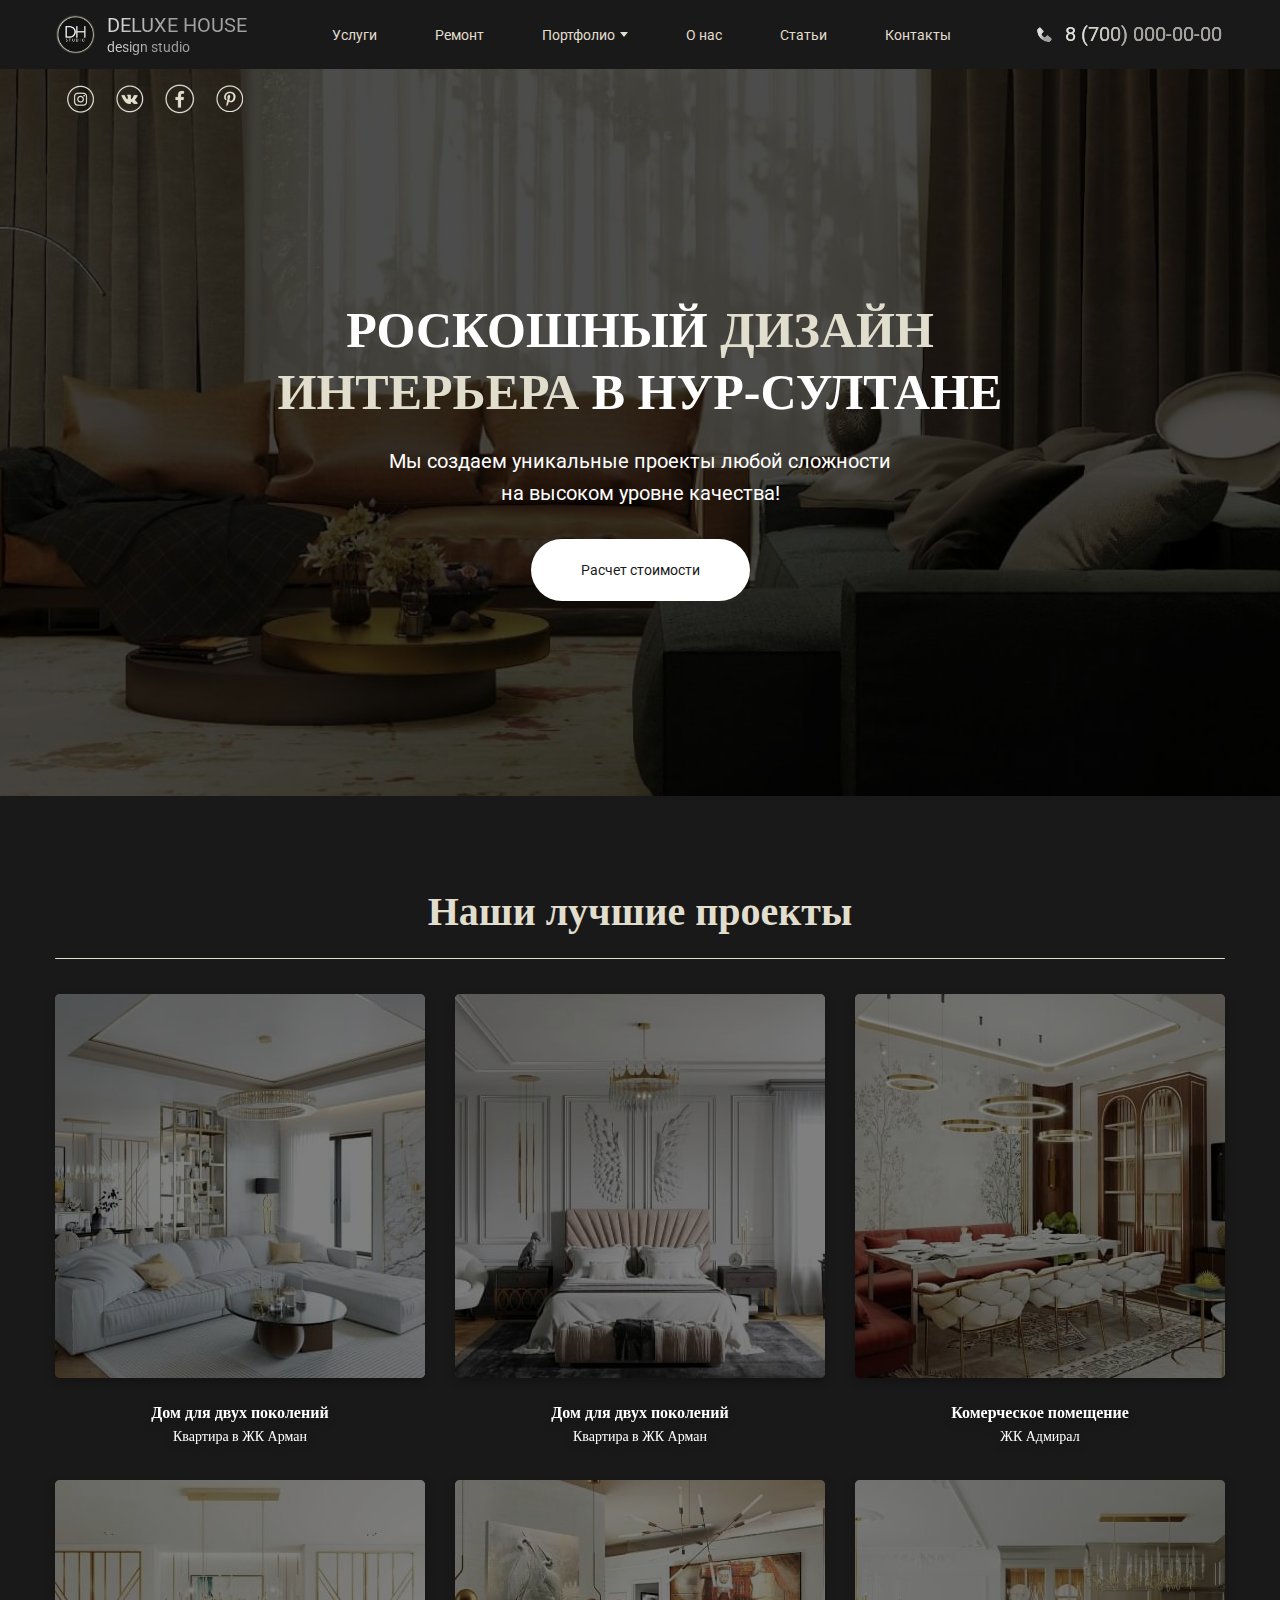
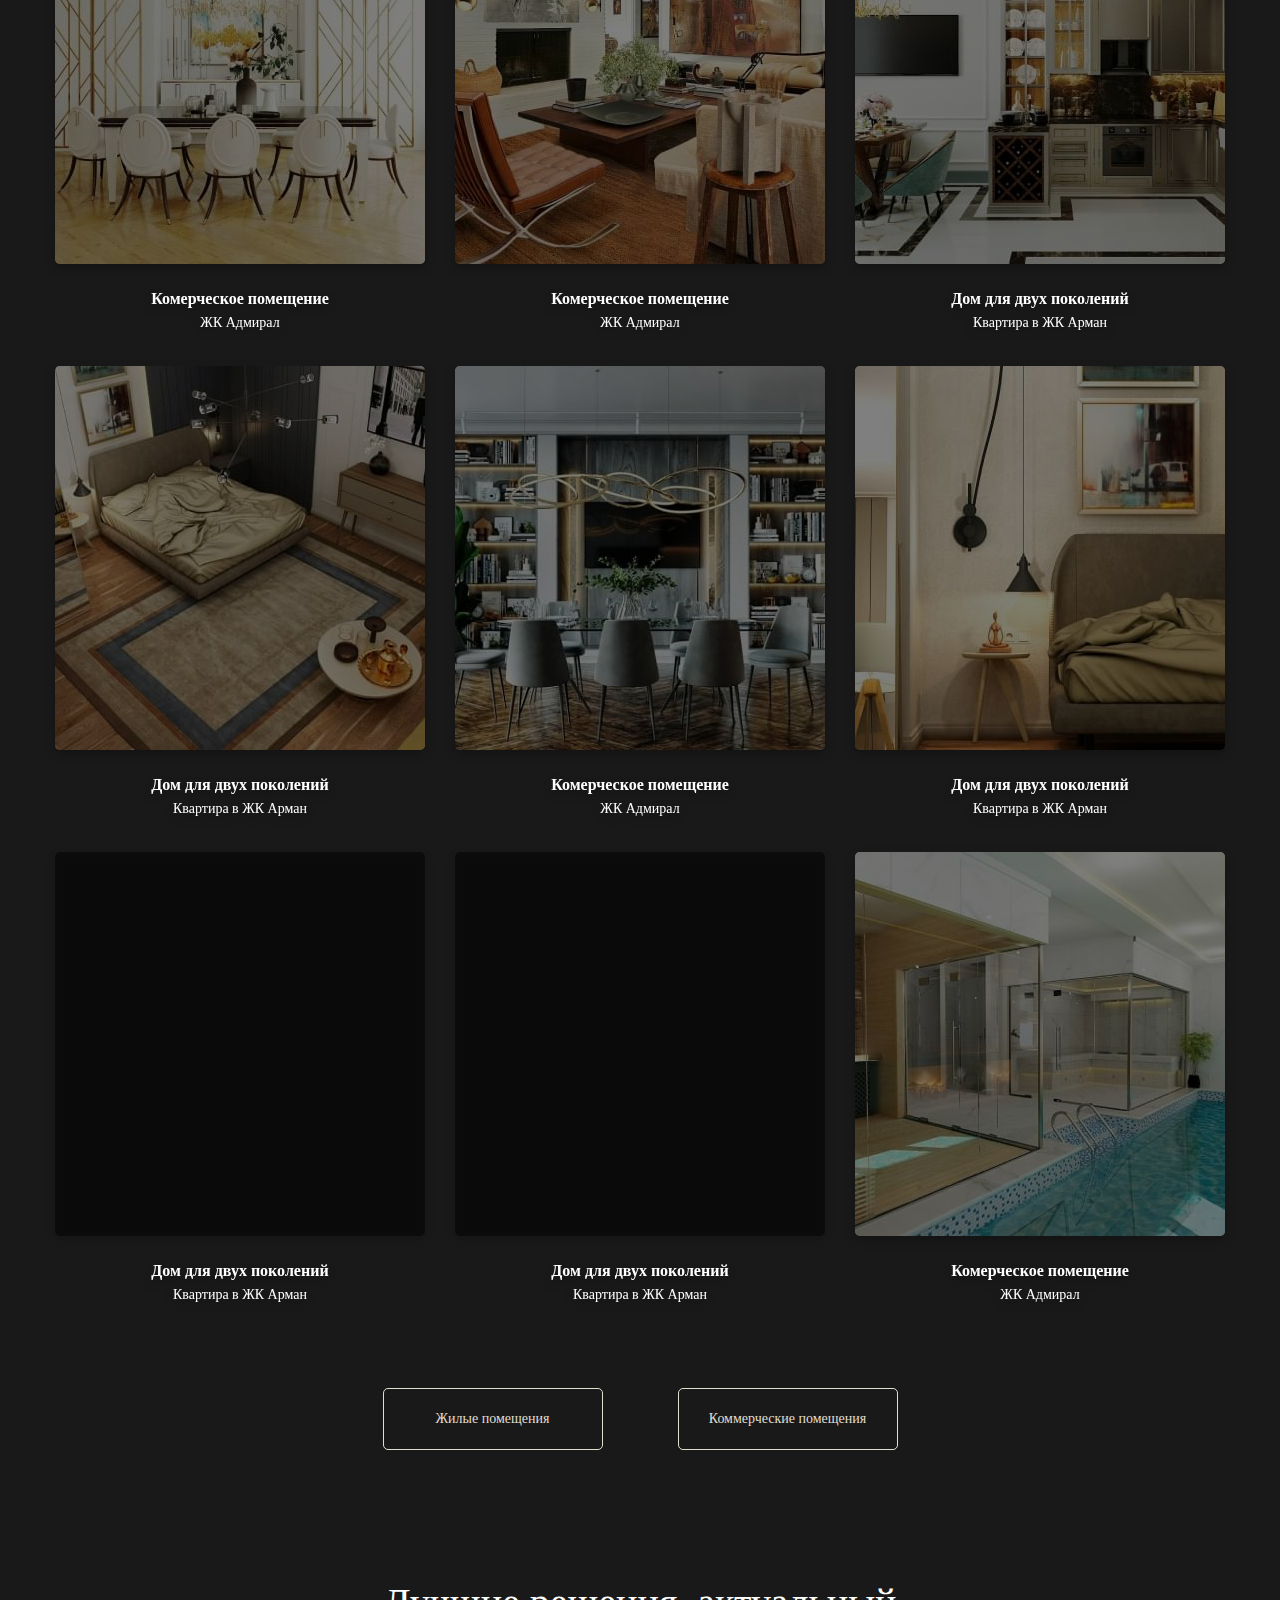
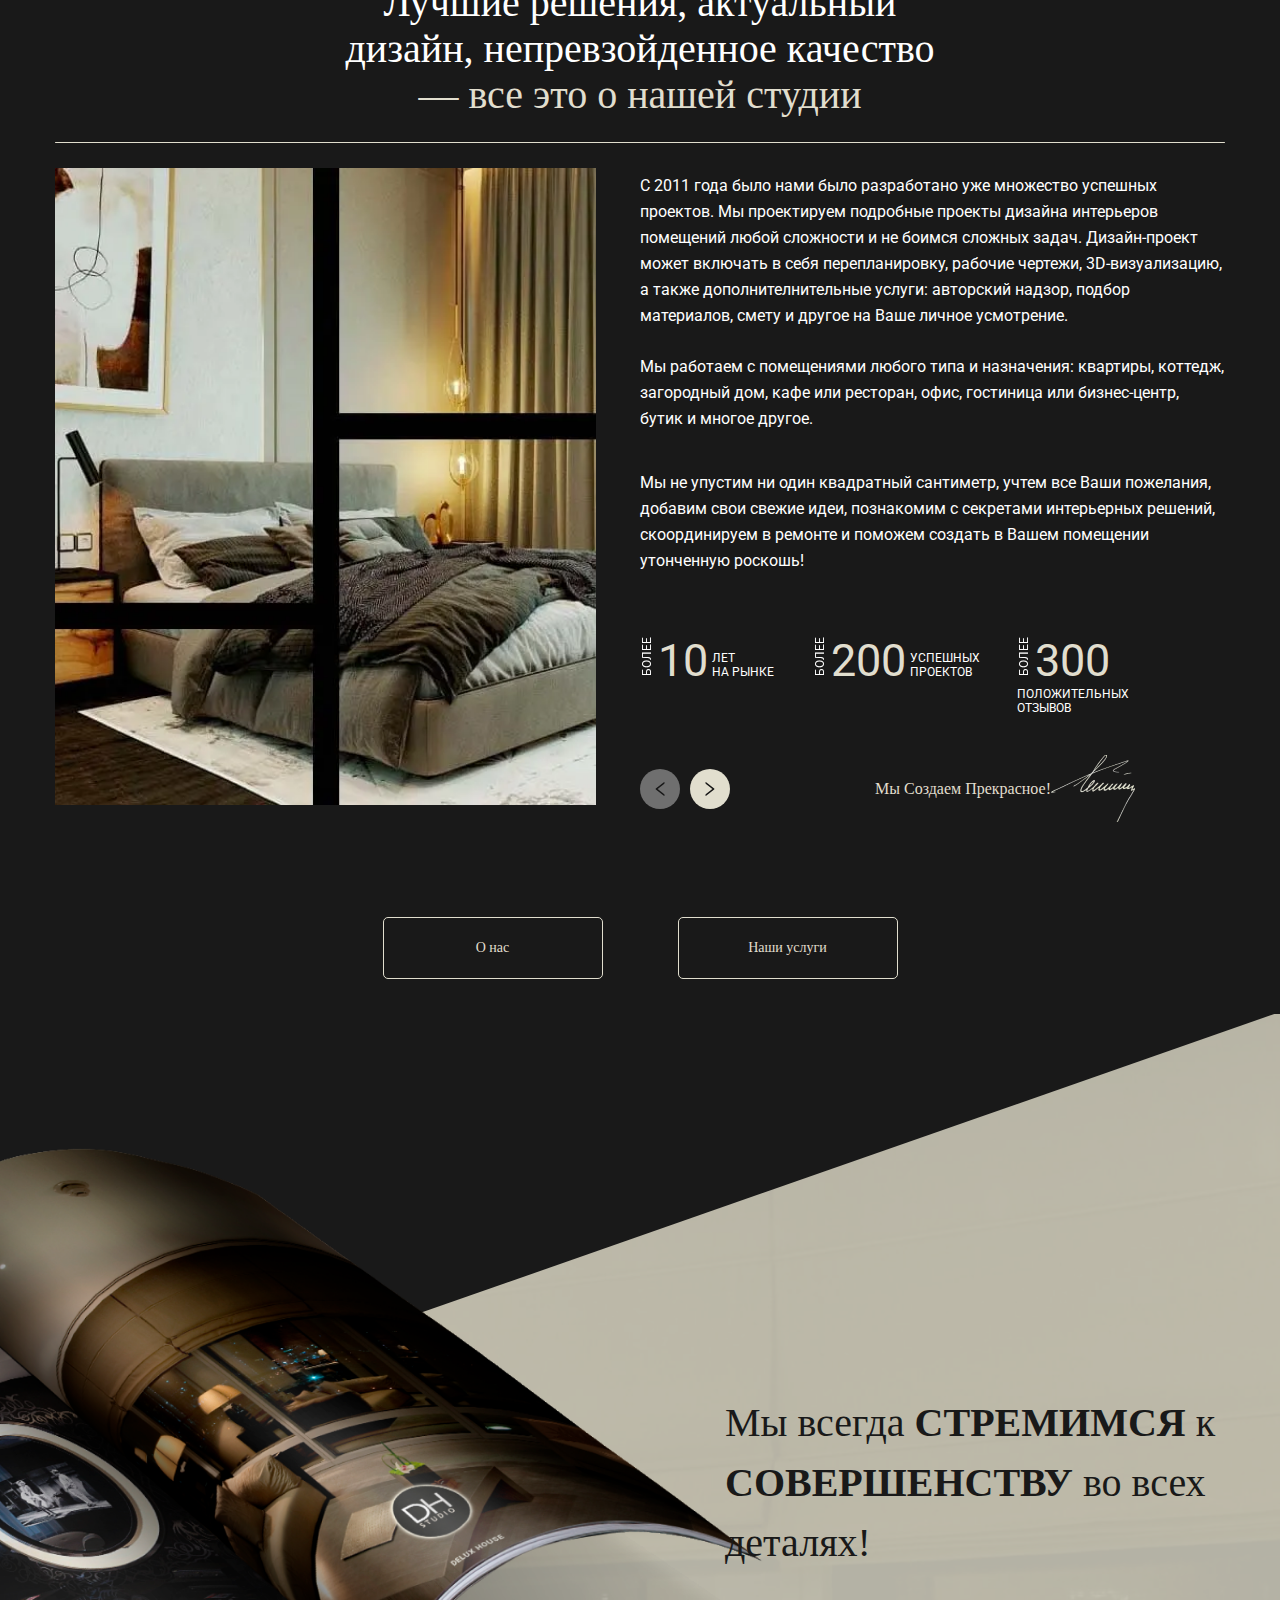
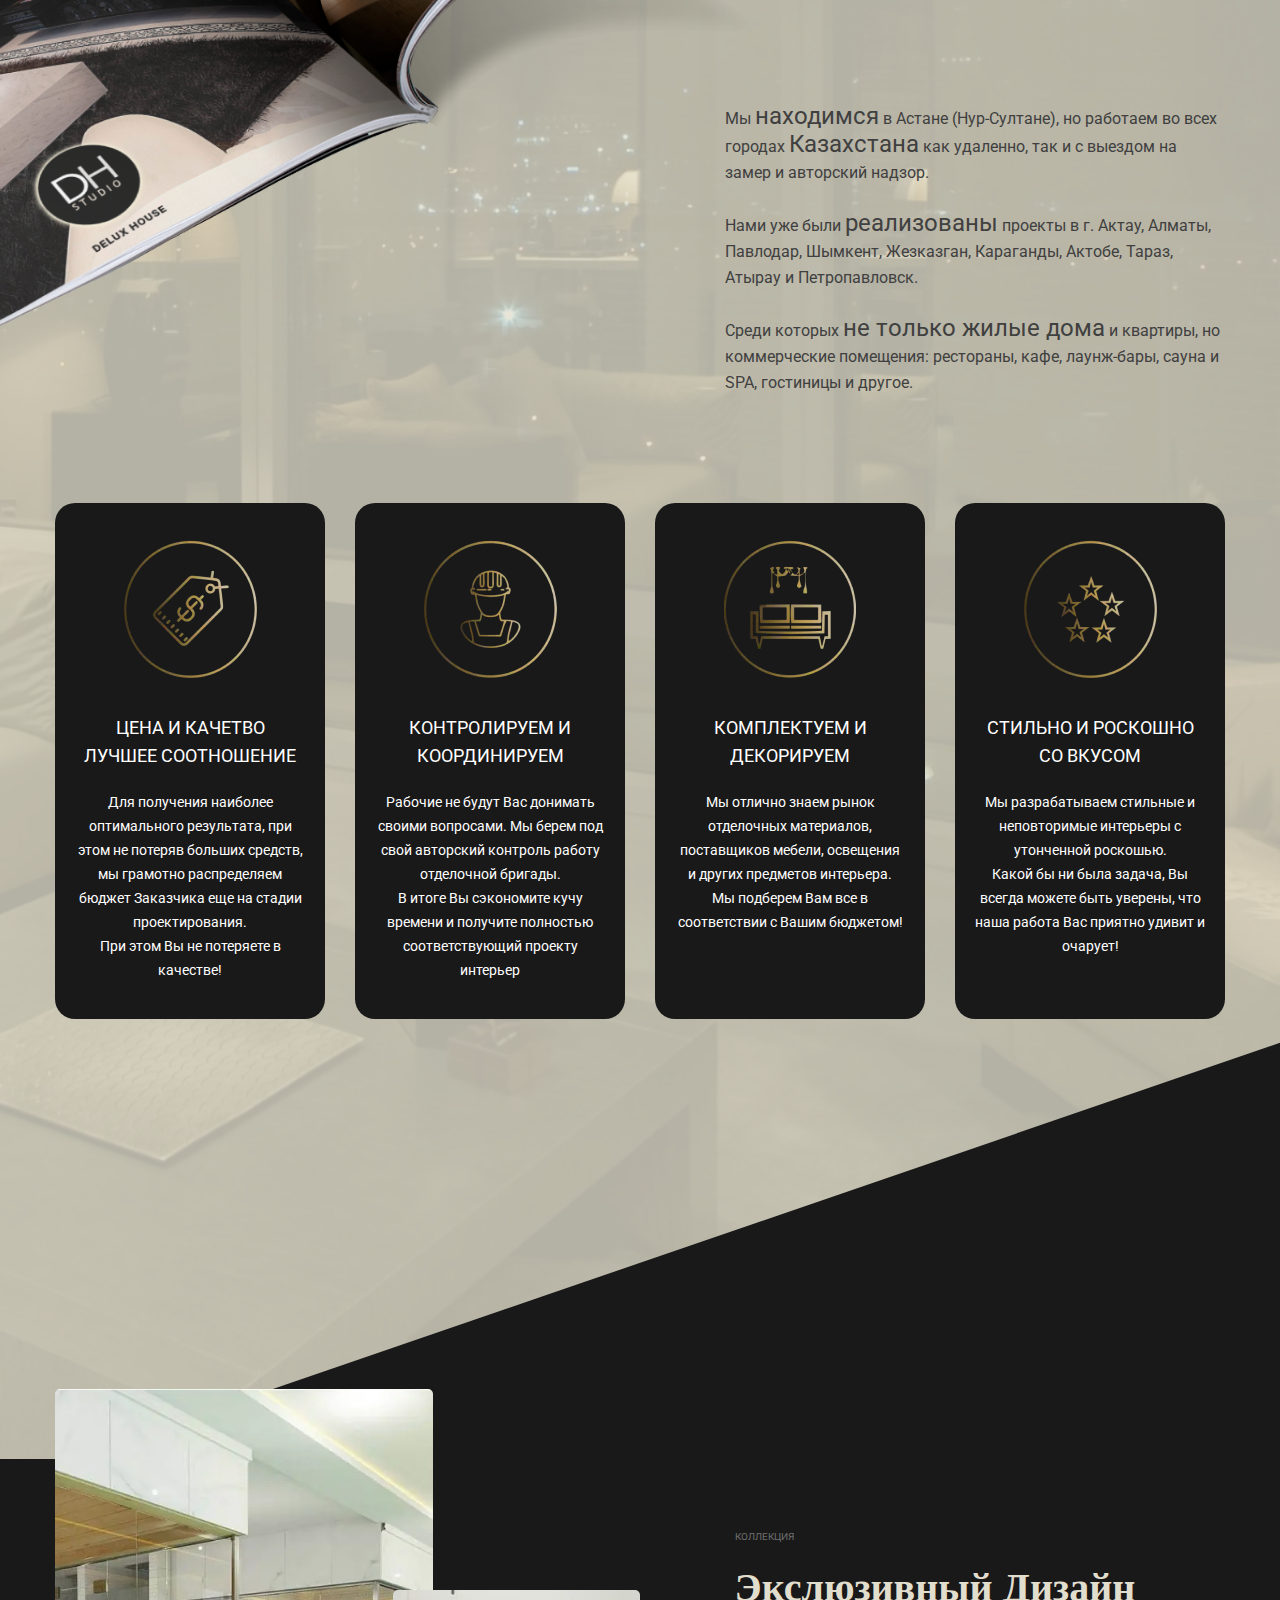
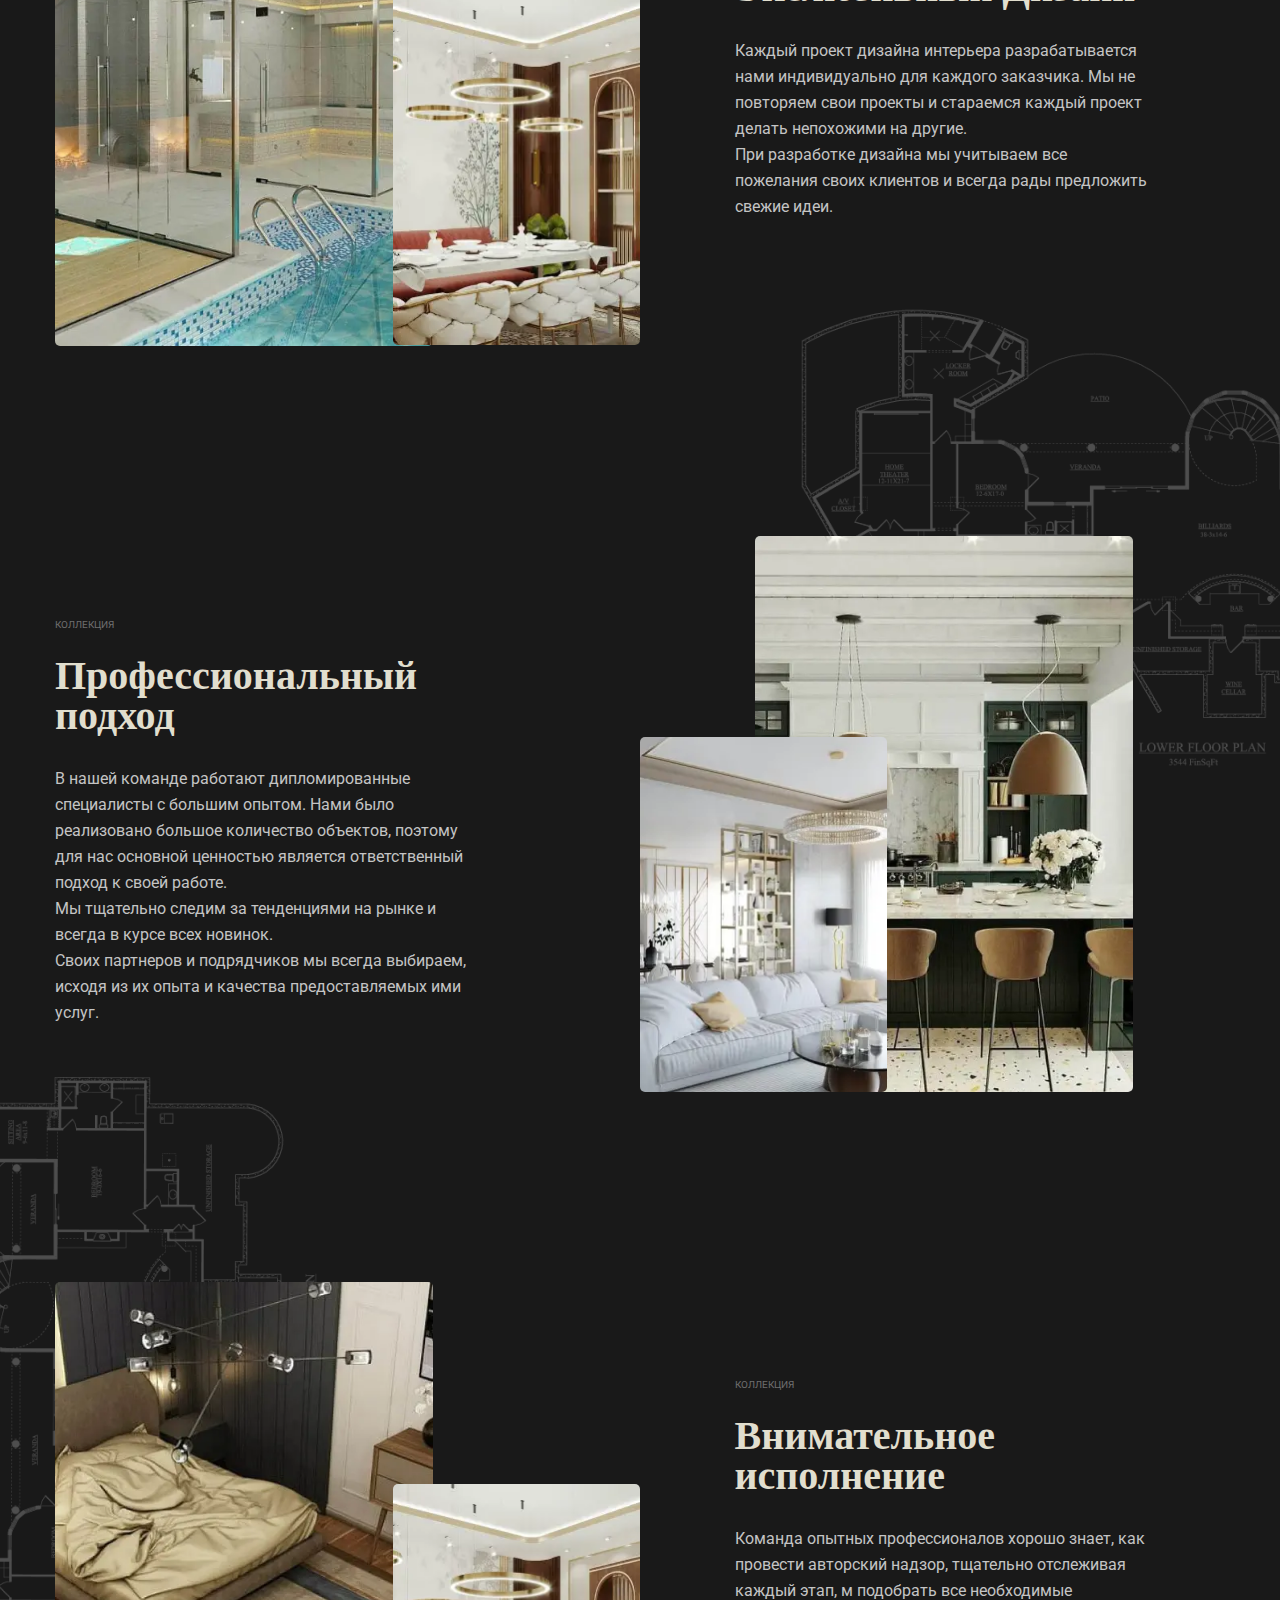
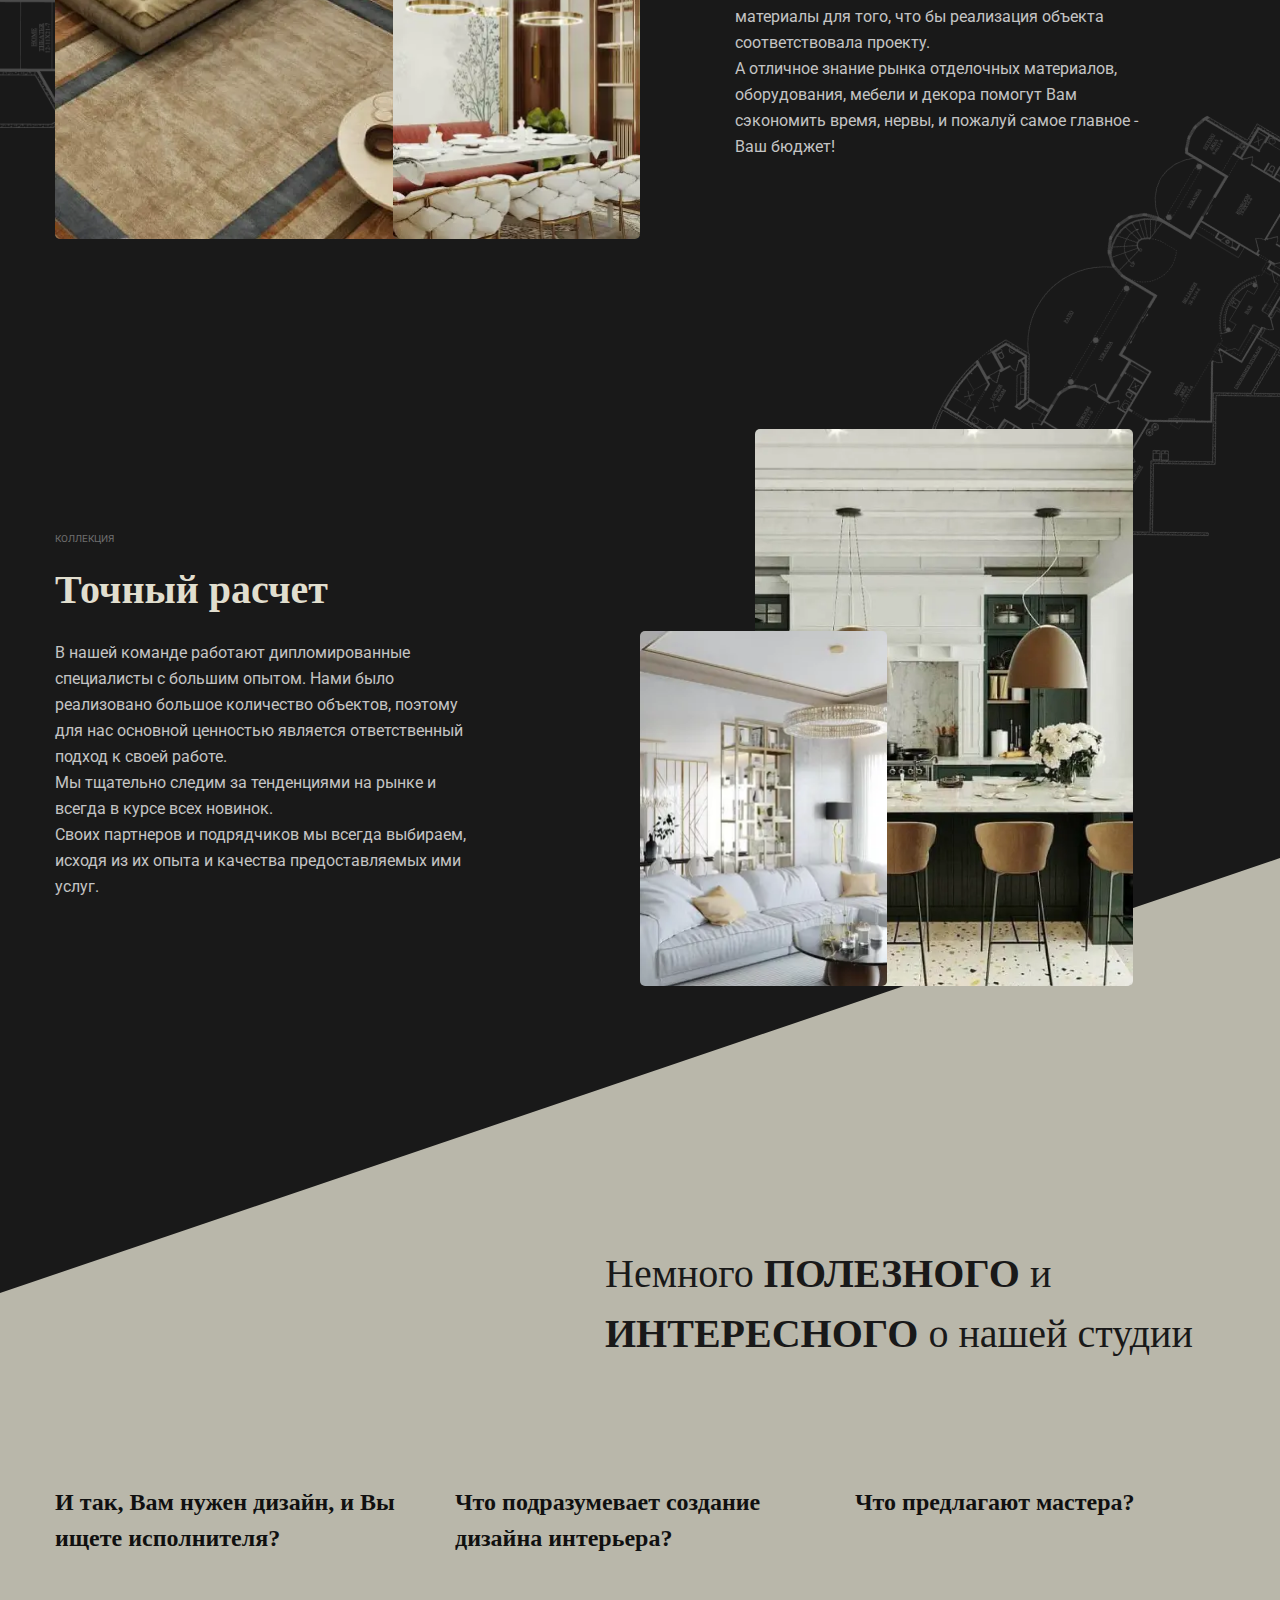
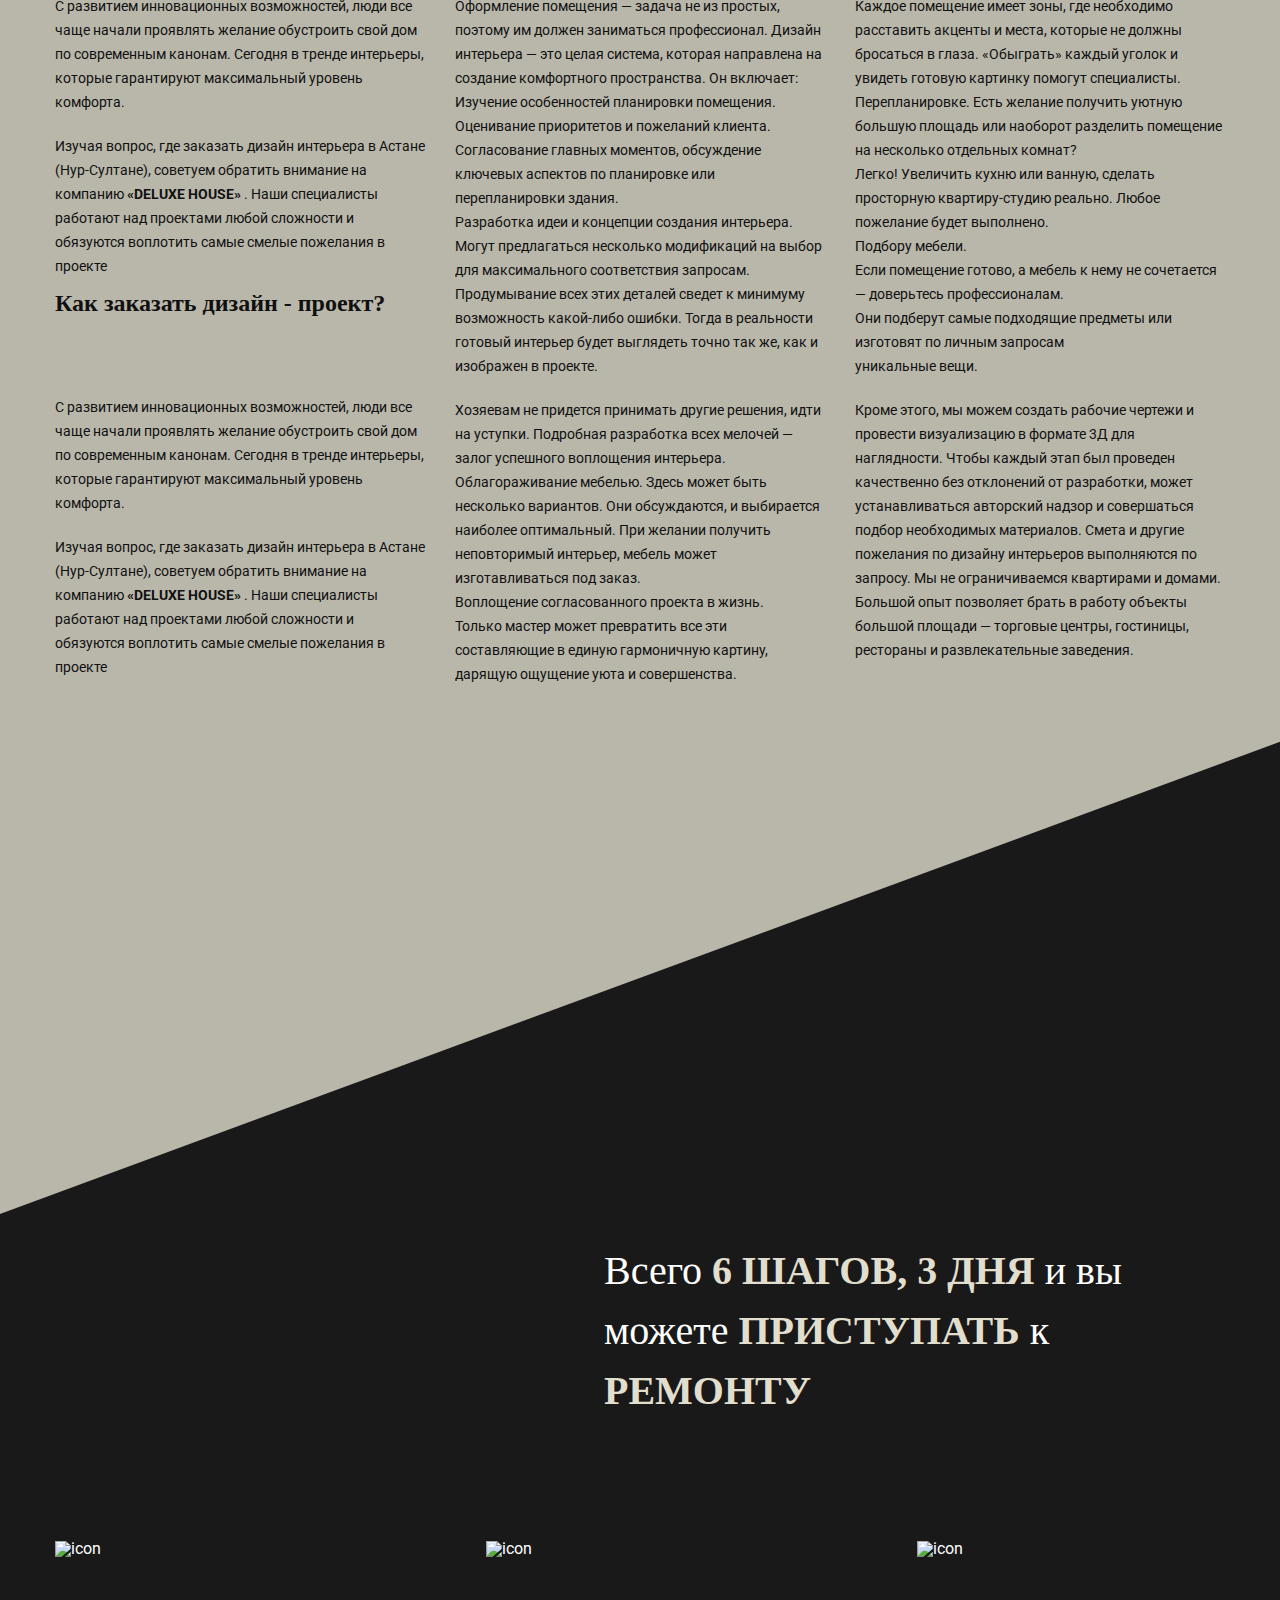
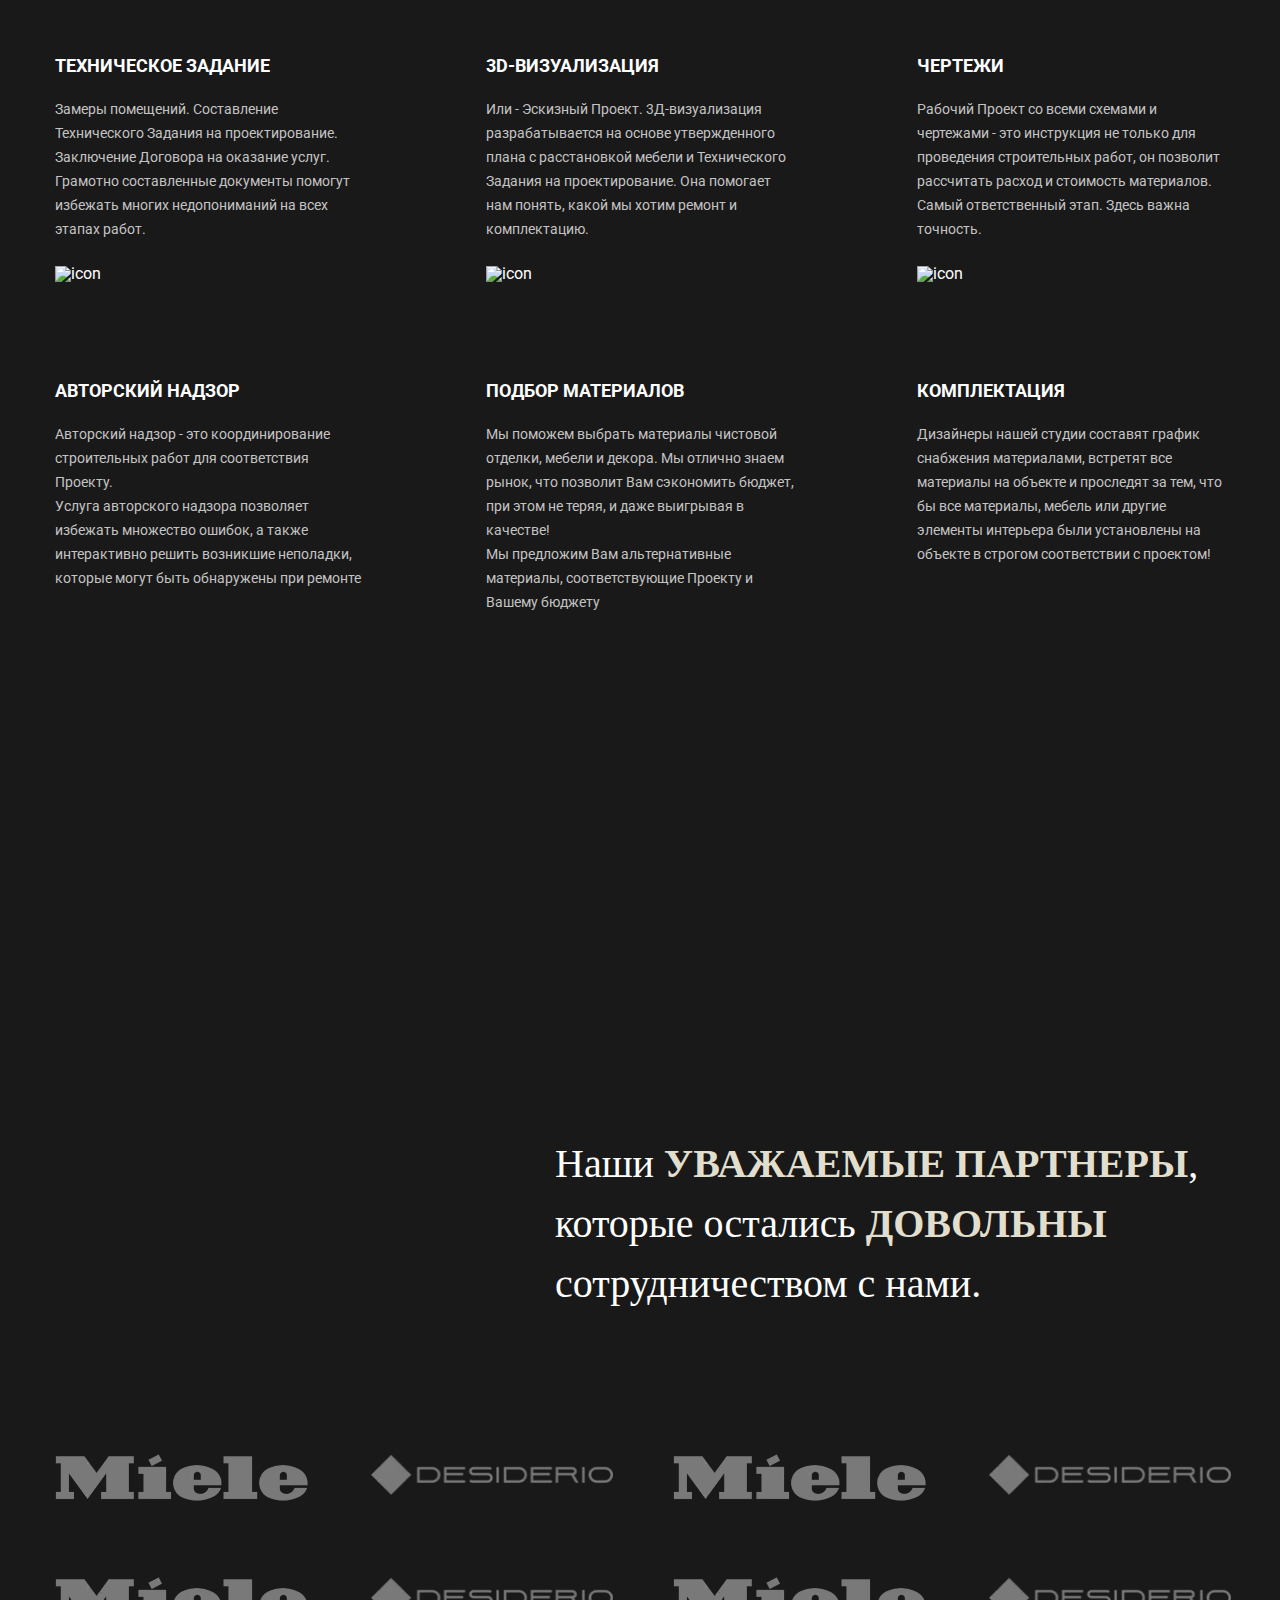
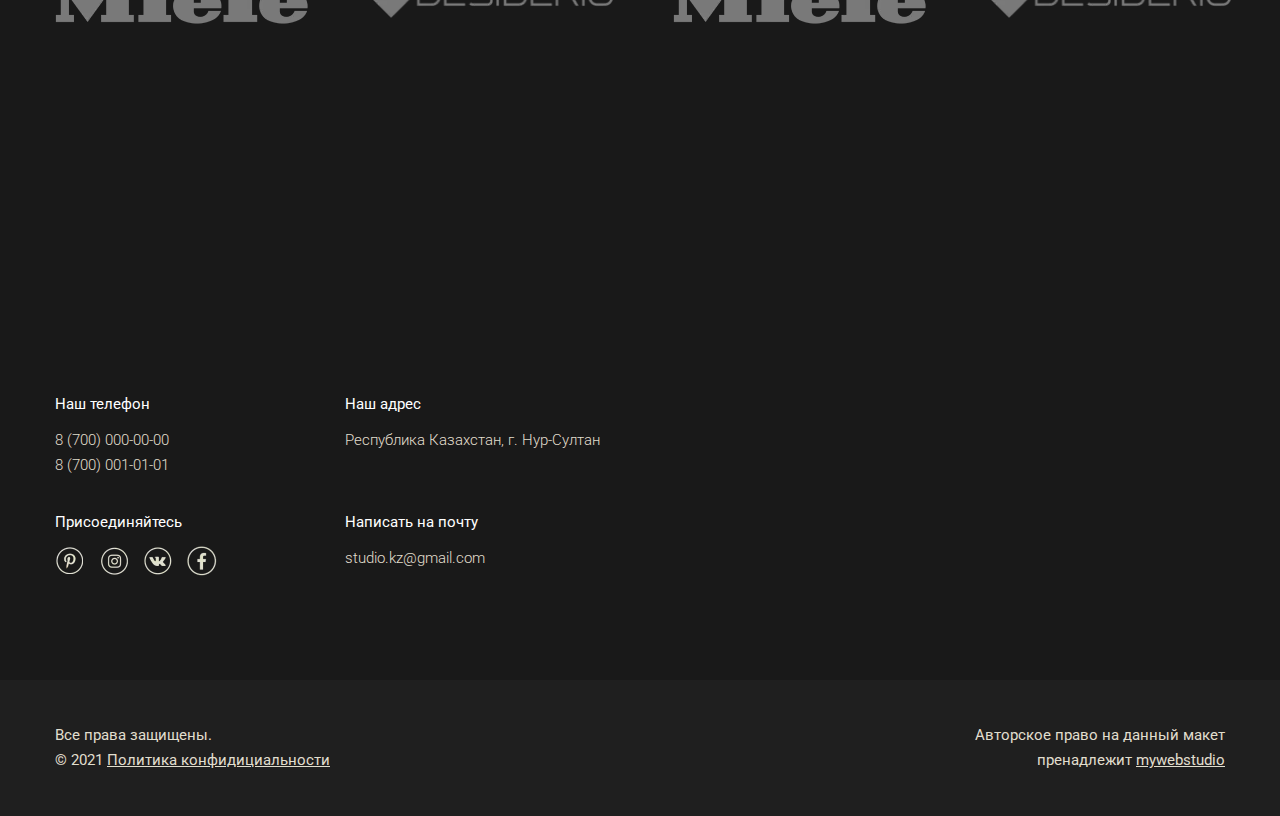
==== index.html @ 69577b7e "Add files via upload" ====
<!DOCTYPE html>
<html lang="ru">

<head>
	<title>Главная</title>
	<meta charset="UTF-8">
	<meta name="format-detection" content="telephone=no">
	<!-- <style>body{opacity: 0;}</style> -->
	<link rel="stylesheet" href="css/style.min.css?_v=20220803190711">
	<!-- <meta name="robots" content="noindex, nofollow"> -->
	<meta name="viewport" content="width=device-width, initial-scale=1.0">
</head>

<body>
	<div class="wrapper">
		<header class="header">
			<div class="header__container _container">
				<a href="index.html" class="header__logo">
					<picture><source srcset="img/mainpage/logo.webp" type="image/webp"><img class="header__logo-img header__logo-img_main" src="img/mainpage/logo.png" alt="logo"></picture>
					<div class="header__logo-text">DELUXE HOUSE<br><span>design studio</span></div>
				</a>
				<div class="header__menu menu">
					<nav class="menu__body">
						<ul class="menu__list">
							<li class="menu__item"><a href="#" data-goto=".services-page__title" class="menu__link">Услуги</a></li>
							<li class="menu__item"><a href="repair.html" class="menu__link">Ремонт</a></li>
							<li class="menu__item menu__item_relative">
								<a href="#" class="menu__link menu__link_sub">Портфолио</a>
								<span class="menu__arrow"></span>
								<ul class="menu__sub-list" id="sub_menu">
									<li class="menu__sub-item">
										<a class="menu__sub-link" href="porfolio-live.html">Жилые помещения</a>
									</li>
									<li class="menu__sub-item">
										<a class="menu__sub-link" href="porfolio-commer.html">Комерческие помещения</a>
									</li>
								</ul>
							</li>
							<li class="menu__item"><a href="about.html" class="menu__link">О нас</a></li>
							<li class="menu__item"><a href="article.html" class="menu__link">Статьи</a></li>
							<li class="menu__item"><a href="contacts.html" class="menu__link">Контакты</a></li>
						</ul>
					</nav>
				</div>
				<div class="header__tel">
					<a href="tel:87000000000"><svg width="20" height="20" viewBox="0 0 20 20" fill="none" xmlns="http://www.w3.org/2000/svg">
							<path d="M16.2191 13.5692L13.001 10.6432C12.8489 10.5049 12.649 10.4312 12.4435 10.4375C12.238 10.4439 12.0431 10.5298 11.8998 10.6772L10.0053 12.6255C9.54931 12.5384 8.63256 12.2526 7.68889 11.3113C6.74522 10.3669 6.45943 9.44775 6.37472 8.99491L8.32143 7.09966C8.46901 6.95647 8.55508 6.76148 8.56143 6.55595C8.56779 6.35042 8.49392 6.15049 8.35547 5.99845L5.43026 2.78112C5.29176 2.62861 5.09925 2.5361 4.89364 2.52324C4.68802 2.51038 4.48549 2.57818 4.32906 2.71225L2.61114 4.18554C2.47427 4.3229 2.39258 4.50573 2.38156 4.69933C2.36968 4.89725 2.14326 9.5855 5.7786 13.2224C8.95001 16.393 12.9226 16.625 14.0167 16.625C14.1766 16.625 14.2748 16.6202 14.3009 16.6187C14.4945 16.6078 14.6772 16.5258 14.8139 16.3883L16.2864 14.6696C16.421 14.5136 16.4893 14.3113 16.4767 14.1057C16.4641 13.9001 16.3717 13.7075 16.2191 13.5692Z" fill="#DCD7C0" />
							<path d="M16.2191 13.5692L13.001 10.6432C12.8489 10.5049 12.649 10.4312 12.4435 10.4375C12.238 10.4439 12.0431 10.5298 11.8998 10.6772L10.0053 12.6255C9.54931 12.5384 8.63256 12.2526 7.68889 11.3113C6.74522 10.3669 6.45943 9.44775 6.37472 8.99491L8.32143 7.09966C8.46901 6.95647 8.55508 6.76148 8.56143 6.55595C8.56779 6.35042 8.49392 6.15049 8.35547 5.99845L5.43026 2.78112C5.29176 2.62861 5.09925 2.5361 4.89364 2.52324C4.68802 2.51038 4.48549 2.57818 4.32906 2.71225L2.61114 4.18554C2.47427 4.3229 2.39258 4.50573 2.38156 4.69933C2.36968 4.89725 2.14326 9.5855 5.7786 13.2224C8.95001 16.393 12.9226 16.625 14.0167 16.625C14.1766 16.625 14.2748 16.6202 14.3009 16.6187C14.4945 16.6078 14.6772 16.5258 14.8139 16.3883L16.2864 14.6696C16.421 14.5136 16.4893 14.3113 16.4767 14.1057C16.4641 13.9001 16.3717 13.7075 16.2191 13.5692Z" fill="url(#paint0_linear_222_16)" />
							<defs>
								<linearGradient id="paint0_linear_222_16" x1="6.96305" y1="2.52169" x2="11.869" y2="4.02073" gradientUnits="userSpaceOnUse">
									<stop stop-color="#E0DEDE" />
									<stop offset="0.983598" stop-color="#A2A0A0" />
								</linearGradient>
							</defs>
						</svg>8 (700) 000-00-00</a>
				</div>
				<button type="button" class="icon-menu"><span></span></button>
			</div>
		</header>
		<main class="page">
			<section class="page__main main-page">
				<div class="main-page__bg _ibg">
					<img src="img/mainpage/bg-main.jpg" alt="bg_img">
				</div>
				<div class="main-page__container _container">
					<div class="main-page__social social">
						<div class="social__text">СТУДИЯ ДИЗАЙНА ИНТЕРЬЕРА</div>
						<div class="social__decor"></div>
						<div class="social__icons">
							<a href="#"><picture><source srcset="img/mainpage/inst.webp" type="image/webp"><img src="img/mainpage/inst.png" alt="instagram"></picture></a>
							<a href="#"><picture><source srcset="img/mainpage/vk.webp" type="image/webp"><img src="img/mainpage/vk.png" alt="vk"></picture></a>
							<a href="#"><picture><source srcset="img/mainpage/facebook.webp" type="image/webp"><img src="img/mainpage/facebook.png" alt="facebook"></picture></a>
							<a href="#"><picture><source srcset="img/mainpage/p.webp" type="image/webp"><img src="img/mainpage/p.png" alt="p"></picture></a>
						</div>
					</div>
					<div class="main-page__block-text text-block-main-page">
						<h2 class="text-block-main-page__title">РОСКОШНЫЙ <span>ДИЗАЙН ИНТЕРЬЕРА</span> В НУР-СУЛТАНЕ</h2>
						<div class="text-block-main-page__subtitle">Мы создаем уникальные проекты любой сложности на высоком уровне качества!</div>
						<a href="#" class="text-block-main-page__button" data-popup="#costcalc">Расчет стоимости</a>
					</div>
					<a href="index.html"><picture><source srcset="img/mainpage/logo.webp" type="image/webp"><img class="main-page__logo" src="img/mainpage/logo.png" alt="logo"></picture></a>
				</div>
			</section>
			<section class="page__project project-page">
				<div class="project-page__conteiner _container">
					<div class="project-page__title title-underline">
						<h2 id="best-project" class="title-underline__title">
							Наши лучшие проекты
						</h2>
						<div class="title-underline__underline"></div>
					</div>
					<div class="project-page__project block-project" data-showmore="size" data-showmore-media="768,max">
						<div class="block-project__body" data-showmore-content="1170">
							<div class="block-project__items items-project live">
								<a href="album-live-arman.html" class="items-project__img _ibg">
									<img src="img/project/01-live.jpg" alt="live-img">
								</a>
								<div class="items-project__block-text block-text-project">
									<a href="album-live-arman.html" class="block-text-project__title">Дом для двух поколений</a>
									<a href="album-live-arman.html" class="block-text-project__about">Квартира в ЖК Арман</a>
								</div>
							</div>
							<div class="block-project__items items-project live">
								<a href="album-live-arman.html" class="items-project__img _ibg">
									<img src="img/project/02-live.jpg" alt="live-img">
								</a>
								<div class="items-project__block-text block-text-project">
									<a href="album-live-arman.html" class="block-text-project__title">Дом для двух поколений</a>
									<a href="album-live-arman.html" class="block-text-project__about">Квартира в ЖК Арман</a>
								</div>
							</div>
							<div class="block-project__items items-project commer">
								<a href="album-comer-admiral.html" class="items-project__img _ibg">
									<img src="img/project/01-commer.jpg" alt="commer-img">
								</a>
								<div class="items-project__block-text block-text-project">
									<a href="album-comer-admiral.html" class="block-text-project__title">Комерческое помещение</a>
									<a href="album-comer-admiral.html" class="block-text-project__about">ЖК Адмирал</a>
								</div>
							</div>
							<div class="block-project__items items-project commer">
								<a href="album-comer-admiral.html" class="items-project__img _ibg">
									<img src="img/project/02-commer.jpg" alt="commer-img">
								</a>
								<div class="items-project__block-text block-text-project">
									<a href="album-comer-admiral.html" class="block-text-project__title">Комерческое помещение</a>
									<a href="album-comer-admiral.html" class="block-text-project__about">ЖК Адмирал</a>
								</div>
							</div>
							<div class="block-project__items items-project commer">
								<a href="album-comer-admiral.html" class="items-project__img _ibg">
									<img src="img/project/03-commer.jpg" alt="commer-img">
								</a>
								<div class="items-project__block-text block-text-project">
									<a href="album-comer-admiral.html" class="block-text-project__title">Комерческое помещение</a>
									<a href="album-comer-admiral.html" class="block-text-project__about">ЖК Адмирал</a>
								</div>
							</div>
							<div class="block-project__items items-project live">
								<a href="album-live-arman.html" class="items-project__img _ibg">
									<img src="img/project/03-live.jpg" alt="live-img">
								</a>
								<div class="items-project__block-text block-text-project">
									<a href="album-live-arman.html" class="block-text-project__title">Дом для двух поколений</a>
									<a href="album-live-arman.html" class="block-text-project__about">Квартира в ЖК Арман</a>
								</div>
							</div>
							<div class="block-project__items items-project live">
								<a href="album-live-arman.html" class="items-project__img _ibg">
									<img src="img/project/04-live.jpg" alt="live-img">
								</a>
								<div class="items-project__block-text block-text-project">
									<a href="album-live-arman.html" class="block-text-project__title">Дом для двух поколений</a>
									<a href="album-live-arman.html" class="block-text-project__about">Квартира в ЖК Арман</a>
								</div>
							</div>
							<div class="block-project__items items-project commer">
								<a href="album-comer-admiral.html" class="items-project__img _ibg">
									<img src="img/project/04-commer.jpg" alt="commer-img">
								</a>
								<div class="items-project__block-text block-text-project">
									<a href="album-comer-admiral.html" class="block-text-project__title">Комерческое помещение</a>
									<a href="album-comer-admiral.html" class="block-text-project__about">ЖК Адмирал</a>
								</div>
							</div>
							<div class="block-project__items items-project live">
								<a href="album-live-arman.html" class="items-project__img _ibg">
									<img src="img/project/05-live.jpg" alt="live-img">
								</a>
								<div class="items-project__block-text block-text-project">
									<a href="album-live-arman.html" class="block-text-project__title">Дом для двух поколений</a>
									<a href="album-live-arman.html" class="block-text-project__about">Квартира в ЖК Арман</a>
								</div>
							</div>
							<div class="block-project__items items-project live">
								<a href="album-live-arman.html" class="items-project__img _ibg">
									<img src="img/project/06-live.jpg" alt="live-img">
								</a>
								<div class="items-project__block-text block-text-project">
									<a href="album-live-arman.html" class="block-text-project__title">Дом для двух поколений</a>
									<a href="album-live-arman.html" class="block-text-project__about">Квартира в ЖК Арман</a>
								</div>
							</div>
							<div class="block-project__items items-project live">
								<a href="album-live-arman.html" class="items-project__img _ibg">
									<img src="img/project/07-live.jpg" alt="live-img">
								</a>
								<div class="items-project__block-text block-text-project">
									<a href="album-live-arman.html" class="block-text-project__title">Дом для двух поколений</a>
									<a href="album-live-arman.html" class="block-text-project__about">Квартира в ЖК Арман</a>
								</div>
							</div>
							<div class="block-project__items items-project commer">
								<a href="album-comer-admiral.html" class="items-project__img _ibg">
									<img src="img/project/05-commer.jpg" alt="commer-img">
								</a>
								<div class="items-project__block-text block-text-project">
									<a href="album-comer-admiral.html" class="block-text-project__title">Комерческое помещение</a>
									<a href="album-comer-admiral.html" class="block-text-project__about">ЖК Адмирал</a>
								</div>
							</div>
						</div>
						<button hidden data-showmore-button type="button" class="block__more"><span>Показать еще</span><span>Скыть</span></button>
					</div>
					<div class="project-page__buttons buttons">
						<button type="button" class="buttons__btn" data-filter="live"><span>Жилые помещения</span></button>
						<button type="button" class="buttons__btn" data-filter="commer"><span>Коммерческие помещения</span></button>
					</div>
				</div>
			</section>
			<section class="page__aboutus aboutus-page">
				<div class="aboutus-page__conteiner _container">
					<div class="aboutus-page__title title-underline">
						<h2 class="title-underline__title">
							<span class="title-underline__span-white">Лучшие решения, актуальный <br>дизайн, непревзойденное качество<br> </span>— все это о нашей студии
						</h2>
						<div class="title-underline__underline"></div>
					</div>
					<div class="aboutus-page__body">
						<div class="aboutus-slider__slider-aboutus swiper">
							<div class="aboutus-slider__wrapper swiper-wrapper">
								<div class="aboutus-slider__slide swiper-slide">
									<div class="aboutus-slider__img">
										<picture><source srcset="img/aboutus/slider-img.webp" type="image/webp"><img src="img/aboutus/slider-img.jpg" alt="slider-image"></picture>
									</div>
								</div>
								<div class="aboutus-slider__slide swiper-slide">
									<div class="aboutus-slider__img">
										<picture><source srcset="img/aboutus/slider-img.webp" type="image/webp"><img src="img/aboutus/slider-img.jpg" alt="slider-image"></picture>
									</div>
								</div>
								<div class="aboutus-slider__slide swiper-slide">
									<div class="aboutus-slider__img">
										<picture><source srcset="img/aboutus/slider-img.webp" type="image/webp"><img src="img/aboutus/slider-img.jpg" alt="slider-image"></picture>
									</div>
								</div>
							</div>
						</div>
						<div class="aboutus-page__advantage advantage-aboutus">
							<p class="advantage-aboutus__text advantage-aboutus__text_1">
								С 2011 года было нами было разработано уже множество успешных проектов. Мы проектируем подробные проекты дизайна интерьеров помещений любой сложности и не боимся сложных задач. Дизайн-проект может включать в себя перепланировку, рабочие чертежи, 3D-визуализацию, а также дополнителнительные услуги: авторский надзор, подбор материалов, смету и другое на Ваше личное усмотрение.
							</p>
							<p class="advantage-aboutus__text advantage-aboutus__text_2">
								Мы работаем с помещениями любого типа и назначения: квартиры, коттедж, загородный дом, кафе или ресторан, офис, гостиница или бизнес-центр, бутик и многое другое.
							</p>
							<p class="advantage-aboutus__text advantage-aboutus__text_3">
								Мы не упустим ни один квадратный сантиметр, учтем все Ваши пожелания, добавим свои свежие идеи, познакомим с секретами интерьерных решений, скоординируем в ремонте и поможем создать в Вашем помещении утонченную роскошь!
							</p>
							<div class="advantage-aboutus__more more-advantage">
								<div class="more-advantage__column">
									<span>более</span>
									<span>10</span>
									<span>лет<br>на рынке</span>
								</div>
								<div class="more-advantage__column">
									<span>более</span>
									<span>200</span>
									<span>успешных<br>проектов</span>
								</div>
								<div class="more-advantage__column">
									<span>более</span>
									<span>300</span>
									<span>положительных<br>отзывов</span>
								</div>
							</div>
							<div class="advantage-aboutus__wishes">
								<div data-da=".aboutus-slider__slider-aboutus, 991" class="advantage-aboutus__slider-arrow slider-arrow">
									<div class="slider-arrow__prev"><img src="img/aboutus/arrow-prev.svg" alt="arrow-prev"></div>
									<div class="slider-arrow__next"><img src="img/aboutus/arrow-next.svg" alt="arrow-next"></div>
								</div>
								<span>Мы создаем прекрасное!</span>
								<picture><source srcset="img/aboutus/icon-about.webp" type="image/webp"><img src="img/aboutus/icon-about.png" alt=""></picture>
							</div>
						</div>
					</div>
					<div class="aboutus-page__buttons buttons">
						<a href="about.html" class="buttons__btn"><span>О нас</span></a>
						<a href="#" data-goto=".services-page__title" class="buttons__btn"><span>Наши услуги</span></a>
					</div>
				</div>
			</section>
			<section class="page__advantage advantage-page">
				<div class="advantage-page__bg-img _ibg">
					<img src="img/advantage/bg-advantage.jpg" alt="bg">
				</div>
				<img class="advantage-page__magazine-img" src="img/advantage/magazine.png" alt="magazine">
				<div class="advantage-page__container _container">
					<div class="advantage-page__block-text advantage-block-text">
						<h2 class="advantage-block-text__title title title_black">Мы всегда <span>стремимся</span> к <span>совершенству</span> во всех деталях!</h2>
						<div class="advantage-block-text__text">
							<p>Мы <span>находимся</span> в Астане (Нур-Султане), но работаем во всех городах <span>Казахстана</span> как удаленно, так и с выездом на замер и авторский надзор.</p>
							<p>Нами уже были <span>реализованы</span> проекты в г. Актау, Алматы, Павлодар, Шымкент, Жезказган, Караганды, Актобе, Тараз, Атырау и Петропавловск.</p>
							<p>Среди которых <span>не только жилые дома</span> и квартиры, но коммерческие помещения: рестораны, кафе, лаунж-бары, сауна и SPA, гостиницы и другое.</p>
						</div>
					</div>
					<div class="advantage-page__cart advantage-cart">
						<div class="advantage-cart__column">
							<div class="advantage-cart__icon">
								<picture><source srcset="img/advantage/price.webp" type="image/webp"><img src="img/advantage/price.png" alt="price"></picture>
							</div>
							<div class="advantage-cart__title">Цена и качетво лучшее соотношение</div>
							<div class="advantage-cart__subtitle">Для получения наиболее оптимального результата, при этом не потеряв больших средств, мы грамотно распределяем бюджет Заказчика еще на стадии проектирования. <br>При этом Вы не потеряете в качестве!</div>
						</div>
						<div class="advantage-cart__column">
							<div class="advantage-cart__icon">
								<picture><source srcset="img/advantage/men.webp" type="image/webp"><img src="img/advantage/men.png" alt="men"></picture>
							</div>
							<div class="advantage-cart__title">КОНТРОЛИРУЕМ
								и координируем</div>
							<div class="advantage-cart__subtitle">Рабочие не будут Вас донимать своими вопросами. Мы берем под свой авторский контроль работу отделочной бригады. <br>В итоге Вы сэкономите кучу времени и получите полностью соответствующий проекту интерьер</div>
						</div>
						<div class="advantage-cart__column">
							<div class="advantage-cart__icon">
								<picture><source srcset="img/advantage/diva.webp" type="image/webp"><img src="img/advantage/diva.png" alt="diva"></picture>
							</div>
							<div class="advantage-cart__title">КОМПЛЕКТУЕМ
								и декорируем</div>
							<div class="advantage-cart__subtitle">Мы отлично знаем рынок отделочных материалов, поставщиков мебели, освещения и других предметов интерьера.<br>Мы подберем Вам все в соответствии с Вашим бюджетом!</div>
						</div>
						<div class="advantage-cart__column">
							<div class="advantage-cart__icon">
								<picture><source srcset="img/advantage/star.webp" type="image/webp"><img src="img/advantage/star.png" alt="star"></picture>
							</div>
							<div class="advantage-cart__title">СТИЛЬНО И РОСКОШНО
								со вкусом </div>
							<div class="advantage-cart__subtitle">Мы разрабатываем стильные и неповторимые интерьеры с утонченной роскошью.
								<br>Какой бы ни была задача, Вы всегда можете быть уверены, что наша работа Вас приятно удивит и очарует!
							</div>
						</div>
					</div>
				</div>
				<div class="advantage-page__overlay-bg"></div>
			</section>
			<section class="page__profit profit-page">
				<div class="profit-page__container _container">
					<div class="profit-page__items items-profit">
						<div class="items-profit__column items-profit__column_img">
							<picture><source srcset="img/profit/big-01.webp" type="image/webp"><img class="items-profit__big-img" src="img/profit/big-01.jpg" alt="image"></picture>
							<picture><source srcset="img/profit/small-01.webp" type="image/webp"><img class="items-profit__small-img" src="img/profit/small-01.jpg" alt="image"></picture>
						</div>
						<div class="items-profit__column items-profit__column_text-center">
							<h3 class="items-profit__sub-title">Коллекция</h3>
							<div class="items-profit__title title-underline">
								<h2 class="title-underline__title">Экслюзивный Дизайн</h2>
							</div>
							<div class="items-profit__text">Каждый проект дизайна интерьера разрабатывается нами индивидуально для каждого заказчика. Мы не повторяем свои проекты и стараемся каждый проект делать непохожими на другие. <br>При разработке дизайна мы учитываем все пожелания своих клиентов и всегда рады предложить свежие идеи.</div>
						</div>
					</div>
					<div class="profit-page__items profit-page__items_rowrever items-profit">
						<div class="items-profit__column items-profit__column_img items-profit__column_img-rowrever">
							<picture><source srcset="img/profit/big-02.webp" type="image/webp"><img class="items-profit__big-img" src="img/profit/big-02.jpg" alt="image"></picture>
							<picture><source srcset="img/profit/small-02.webp" type="image/webp"><img class="items-profit__small-img items-profit__small-img_left" src="img/profit/small-02.jpg" alt="image"></picture>
						</div>
						<div class="items-profit__column items-profit__column_text-left">
							<h3 class="items-profit__sub-title">Коллекция</h3>
							<div class="items-profit__title title-underline">
								<h2 class="title-underline__title">Профессиональный подход</h2>
							</div>
							<div class="items-profit__text">В нашей команде работают дипломированные специалисты с большим опытом. Нами было реализовано большое количество объектов, поэтому для нас основной ценностью является ответственный подход к своей работе. <br>Мы тщательно следим за тенденциями на рынке и всегда в курсе всех новинок. <br>Своих партнеров и подрядчиков мы всегда выбираем, исходя из их опыта и качества предоставляемых ими услуг.</div>
						</div>
					</div>
					<div class="profit-page__items items-profit">
						<div class="items-profit__column items-profit__column_img">
							<picture><source srcset="img/profit/big-03.webp" type="image/webp"><img class="items-profit__big-img" src="img/profit/big-03.jpg" alt="image"></picture>
							<picture><source srcset="img/profit/small-01.webp" type="image/webp"><img class="items-profit__small-img" src="img/profit/small-01.jpg" alt="image"></picture>
						</div>
						<div class="items-profit__column items-profit__column_text-center">
							<h3 class="items-profit__sub-title">Коллекция</h3>
							<div class="items-profit__title title-underline">
								<h2 class="title-underline__title">Внимательное исполнение</h2>
							</div>
							<div class="items-profit__text">Команда опытных профессионалов хорошо знает, как провести авторский надзор, тщательно отслеживая каждый этап, м подобрать все необходимые материалы для того, что бы реализация объекта соответствовала проекту. <br>А отличное знание рынка отделочных материалов, оборудования, мебели и декора помогут Вам сэкономить время, нервы, и пожалуй самое главное - Ваш бюджет!</div>
						</div>
					</div>
					<div class="profit-page__items profit-page__items_rowrever items-profit">
						<div class="items-profit__column items-profit__column_img items-profit__column_img-rowrever">
							<picture><source srcset="img/profit/big-02.webp" type="image/webp"><img class="items-profit__big-img" src="img/profit/big-02.jpg" alt="image"></picture>
							<picture><source srcset="img/profit/small-02.webp" type="image/webp"><img class="items-profit__small-img items-profit__small-img_left" src="img/profit/small-02.jpg" alt="image"></picture>
						</div>
						<div class="items-profit__column items-profit__column_text-left">
							<h3 class="items-profit__sub-title">Коллекция</h3>
							<div class="items-profit__title title-underline">
								<h2 class="title-underline__title">Точный расчет</h2>
							</div>
							<div class="items-profit__text">В нашей команде работают дипломированные специалисты с большим опытом. Нами было реализовано большое количество объектов, поэтому для нас основной ценностью является ответственный подход к своей работе. <br>Мы тщательно следим за тенденциями на рынке и всегда в курсе всех новинок. <br>Своих партнеров и подрядчиков мы всегда выбираем, исходя из их опыта и качества предоставляемых ими услуг.</div>
						</div>
					</div>
				</div>
			</section>
			<section class="page__useful useful-page">
				<div class="useful-page__bg-img _ibg">
					<img src="img/useful/bg-useful.jpg" alt="bg-useful">
				</div>
				<div class="useful-page__container _container">
					<div class="useful-page__title title title_black">
						Немного <span>полезного</span> и <span>интересного</span> о нашей студии
					</div>
					<div class="useful-page__text-block block-text-useful" data-showmore="size" data-showmore-media="768,max">
						<div class="block-text-useful__row" data-showmore-content="650">
							<div class="block-text-useful__column">
								<div class="block-text-useful__title">И так, Вам нужен дизайн, и Вы ищете исполнителя?</div>
								<div class="block-text-useful__text">
									<p>С развитием инновационных возможностей, люди все чаще начали проявлять желание обустроить свой дом по современным канонам. Сегодня в тренде интерьеры, которые гарантируют максимальный уровень комфорта.</p>
									<p>Изучая вопрос, где заказать дизайн интерьера в Астане (Нур-Султане), советуем обратить внимание на компанию <span>«DELUXE HOUSE»</span> . Наши специалисты работают над проектами любой сложности и обязуются воплотить самые смелые пожелания в проекте</p>
								</div>
								<div class="block-text-useful__subtitle">Как заказать дизайн - проект?</div>
								<div class="block-text-useful__text">
									<p>С развитием инновационных возможностей, люди все чаще начали проявлять желание обустроить свой дом по современным канонам. Сегодня в тренде интерьеры, которые гарантируют максимальный уровень комфорта.</p>
									<p>Изучая вопрос, где заказать дизайн интерьера в Астане (Нур-Султане), советуем обратить внимание на компанию <span>«DELUXE HOUSE»</span> . Наши специалисты работают над проектами любой сложности и обязуются воплотить самые смелые пожелания в проекте</p>
								</div>
							</div>
							<div class="block-text-useful__column">
								<div class="block-text-useful__title">Что подразумевает создание дизайна интерьера?</div>
								<div class="block-text-useful__text">
									<p>Оформление помещения — задача не из простых, поэтому им должен заниматься профессионал. Дизайн интерьера — это целая система, которая направлена на создание комфортного пространства. Он включает: <br>Изучение особенностей планировки помещения. Оценивание приоритетов и пожеланий клиента. Согласование главных моментов, обсуждение ключевых аспектов по планировке или перепланировки здания. <br>Разработка идеи и концепции создания интерьера. Могут предлагаться несколько модификаций на выбор для максимального соответствия запросам. <br>Продумывание всех этих деталей сведет к минимуму возможность какой-либо ошибки. Тогда в реальности готовый интерьер будет выглядеть точно так же, как и изображен в проекте.</p>
									<p>Хозяевам не придется принимать другие решения, идти на уступки. Подробная разработка всех мелочей — залог успешного воплощения интерьера. <br>Облагораживание мебелью. Здесь может быть несколько вариантов. Они обсуждаются, и выбирается наиболее оптимальный. При желании получить неповторимый интерьер, мебель может изготавливаться под заказ. <br>Воплощение согласованного проекта в жизнь. <br>Только мастер может превратить все эти составляющие в единую гармоничную картину, дарящую ощущение уюта и совершенства.</p>
								</div>
							</div>
							<div class="block-text-useful__column">
								<div class="block-text-useful__title">Что предлагают мастера?</div>
								<div class="block-text-useful__text">
									<p>Каждое помещение имеет зоны, где необходимо расставить акценты и места, которые не должны бросаться в глаза. «Обыграть» каждый уголок и увидеть готовую картинку помогут специалисты. <br>Перепланировке. Есть желание получить уютную большую площадь или наоборот разделить помещение на несколько отдельных комнат? <br>Легко! Увеличить кухню или ванную, сделать просторную квартиру-студию реально. Любое пожелание будет выполнено. <br>Подбору мебели. <br>Если помещение готово, а мебель к нему не сочетается — доверьтесь профессионалам. <br>Они подберут самые подходящие предметы или изготовят по личным запросам <br>уникальные вещи. </p>
									<p>Кроме этого, мы можем создать рабочие чертежи и провести визуализацию в формате 3Д для наглядности. Чтобы каждый этап был проведен качественно без отклонений от разработки, может устанавливаться авторский надзор и совершаться подбор необходимых материалов. Смета и другие пожелания по дизайну интерьеров выполняются по запросу. Мы не ограничиваемся квартирами и домами. Большой опыт позволяет брать в работу объекты большой площади — торговые центры, гостиницы, рестораны и развлекательные заведения.</p>
								</div>
							</div>
						</div>
						<button hidden data-showmore-button type="button" class="block__more-black"><span>Показать еще</span><span>Скыть</span></button>
					</div>
				</div>
				<div class="useful-page__overlay-bg"></div>
			</section>
			<section class="page__services services-page">
				<div class="services-page__bg-img _ibg">
					<img src="img/services/bg-services.jpg" alt="bg-services">
				</div>
				<div class="services-page__container">
					<div id="services" class="services-page__title title title_white">Всего <span>6 шагов, 3 дня</span> и вы можете <span>приступать</span> к <span>ремонту</span> </div>
					<div class="services-page__body">
						<div class="services-page__items items-services">
							<div class="items-services__icons">
								<picture><source srcset="img/services/icon-serv.webp" type="image/webp"><img src="img/services/icon-serv.png" alt="icon"></picture>
							</div>
							<div class="items-services__title">ТЕХНИЧЕСКОЕ ЗАДАНИЕ</div>
							<div class="items-services__text">Замеры помещений. Составление Технического Задания на проектирование. Заключение Договора на оказание услуг. Грамотно составленные документы помогут избежать многих недопониманий на всех этапах работ.</div>
						</div>
						<div class="services-page__items items-services">
							<div class="items-services__icons">
								<picture><source srcset="img/services/icon-serv.webp" type="image/webp"><img src="img/services/icon-serv.png" alt="icon"></picture>
							</div>
							<div class="items-services__title">3D-ВИЗУАЛИЗАЦИЯ</div>
							<div class="items-services__text">Или - Эскизный Проект. 3Д-визуализация разрабатывается на основе утвержденного плана с расстановкой мебели и Технического Задания на проектирование. Она помогает нам понять, какой мы хотим ремонт и комплектацию.</div>
						</div>
						<div class="services-page__items items-services">
							<div class="items-services__icons">
								<picture><source srcset="img/services/icon-serv.webp" type="image/webp"><img src="img/services/icon-serv.png" alt="icon"></picture>
							</div>
							<div class="items-services__title">ЧЕРТЕЖИ</div>
							<div class="items-services__text">Рабочий Проект со всеми схемами и чертежами - это инструкция не только для проведения строительных работ, он позволит рассчитать расход и стоимость материалов. Самый ответственный этап. Здесь важна точность.</div>
						</div>
						<div class="services-page__items items-services">
							<div class="items-services__icons">
								<picture><source srcset="img/services/icon-serv.webp" type="image/webp"><img src="img/services/icon-serv.png" alt="icon"></picture>
							</div>
							<div class="items-services__title">АВТОРСКИЙ НАДЗОР</div>
							<div class="items-services__text">Авторский надзор - это координирование строительных работ для соответствия Проекту. <br>
								Услуга авторского надзора позволяет избежать множество ошибок, а также интерактивно решить возникшие неполадки, которые могут быть обнаружены при ремонте</div>
						</div>
						<div class="services-page__items items-services">
							<div class="items-services__icons">
								<picture><source srcset="img/services/icon-serv.webp" type="image/webp"><img src="img/services/icon-serv.png" alt="icon"></picture>
							</div>
							<div class="items-services__title">ПОДБОР МАТЕРИАЛОВ</div>
							<div class="items-services__text">Мы поможем выбрать материалы чистовой отделки, мебели и декора.
								Мы отлично знаем рынок, что позволит Вам сэкономить бюджет, при этом не теряя, и даже выигрывая в качестве! <br>Мы предложим Вам альтернативные материалы, соответствующие Проекту и Вашему бюджету</div>
						</div>
						<div class="services-page__items items-services">
							<div class="items-services__icons">
								<picture><source srcset="img/services/icon-serv.webp" type="image/webp"><img src="img/services/icon-serv.png" alt="icon"></picture>
							</div>
							<div class="items-services__title">КОМПЛЕКТАЦИЯ</div>
							<div class="items-services__text">Дизайнеры нашей студии составят график снабжения материалами, встретят все материалы на объекте и проследят за тем, что бы все материалы, мебель или другие элементы интерьера были установлены на объекте в строгом соответствии с проектом!</div>
						</div>
					</div>
				</div>
				<div class="services-page__overlay-bg"></div>
			</section>
			<section class="page__partners partners-page">
				<div class="partners-page__container _container">
					<div class="partners-page__title title title_white">
						Наши <span>уважаемые партнеры</span>, которые остались <span>довольны</span> сотрудничеством с нами.
					</div>
					<div class="partners-page__body" data-showmore="size" data-showmore-media="768,max">
						<div class="partners-page__items items-partners" data-showmore-content="300">
							<div class="items-partners__partner-logo">
								<picture><source srcset="img/partners/miele.webp" type="image/webp"><img src="img/partners/miele.png" alt="icon"></picture>
							</div>
							<div class="items-partners__partner-logo">
								<picture><source srcset="img/partners/desi.webp" type="image/webp"><img src="img/partners/desi.png" alt="icon"></picture>
							</div>
							<div class="items-partners__partner-logo">
								<picture><source srcset="img/partners/miele.webp" type="image/webp"><img src="img/partners/miele.png" alt="icon"></picture>
							</div>
							<div class="items-partners__partner-logo">
								<picture><source srcset="img/partners/desi.webp" type="image/webp"><img src="img/partners/desi.png" alt="icon"></picture>
							</div>
							<div class="items-partners__partner-logo">
								<picture><source srcset="img/partners/miele.webp" type="image/webp"><img src="img/partners/miele.png" alt="icon"></picture>
							</div>
							<div class="items-partners__partner-logo">
								<picture><source srcset="img/partners/desi.webp" type="image/webp"><img src="img/partners/desi.png" alt="icon"></picture>
							</div>
							<div class="items-partners__partner-logo">
								<picture><source srcset="img/partners/miele.webp" type="image/webp"><img src="img/partners/miele.png" alt="icon"></picture>
							</div>
							<div class="items-partners__partner-logo">
								<picture><source srcset="img/partners/desi.webp" type="image/webp"><img src="img/partners/desi.png" alt="icon"></picture>
							</div>
						</div>
						<button hidden data-showmore-button type="button" class="block__more"><span>Показать еще</span><span>Скыть</span></button>
					</div>
				</div>
			</section>
		</main>
		<footer class="footer">
			<div class="footer__container _container">
				<div class="footer__main main-footer">
					<div class="main-footer__column column-items">
						<div class="column-items__left left-items">
							<div class="left-items__items left-items__items_tel">
								<span>Наш телефон</span>
								<ul>
									<li>
										<a href="tel:87000000000">8 (700) 000-00-00</a>
									</li>
									<li>
										<a href="tel:87000010101">8 (700) 001-01-01</a>
									</li>
								</ul>
							</div>
							<div class="left-items__items left-items__items_adres">
								<span>Наш адрес</span>
								<ul>
									<li>
										<a href="https://goo.gl/maps/GsZuLyBMU9v3EDJD7" target="_blank">Республика Казахстан, г. Нур-Султан</a>
									</li>
								</ul>
							</div>
							<div class="left-items__items left-items__items_social">
								<span>Присоединяйтесь</span>
								<ul>
									<li>
										<a href="#"><picture><source srcset="img/mainpage/p.webp" type="image/webp"><img src="img/mainpage/p.png" alt="p"></picture></a>
										<a href="#"><picture><source srcset="img/mainpage/inst.webp" type="image/webp"><img src="img/mainpage/inst.png" alt="inst"></picture></a>
										<a href="#"><picture><source srcset="img/mainpage/vk.webp" type="image/webp"><img src="img/mainpage/vk.png" alt="vk"></picture></a>
										<a href="#"><picture><source srcset="img/mainpage/facebook.webp" type="image/webp"><img src="img/mainpage/facebook.png" alt="facebook"></picture></a>
									</li>
								</ul>
							</div>
							<div class="left-items__items left-items__items_email">
								<span>Написать на почту</span>
								<ul>
									<li>
										<a href="mailto:studio.kz@gmail.com">studio.kz@gmail.com</a>
									</li>
								</ul>
							</div>
						</div>
						<div class="column-items__right">
							<iframe src="https://www.google.com/maps/embed?pb=!1m18!1m12!1m3!1d160182.99507886384!2d71.4793897!3d51.1479457!2m3!1f0!2f0!3f0!3m2!1i1024!2i768!4f13.1!3m3!1m2!1s0x424580c47db54609%3A0x97f9148dddb19228!2z0J3Rg9GALdCh0YPQu9GC0LDQvSAwMjAwMDAsINCa0LDQt9Cw0YXRgdGC0LDQvQ!5e0!3m2!1sru!2sru!4v1658308707814!5m2!1sru!2sru" style="border:0;" allowfullscreen="" loading="lazy" referrerpolicy="no-referrer-when-downgrade"></iframe>
						</div>
					</div>
				</div>
			</div>
			<div class="footer__politic politic-footer">
				<div class="politic-footer__container _container">
					<div class="politic-footer__law">
						Все права защищены. <br>© 2021 <span>Политика конфидициальности</span>
					</div>
					<div class="politic-footer__site">
						Авторское право на данный макет<br> пренадлежит <span>mywebstudio</span>
					</div>
				</div>
			</div>
		</footer>
	</div>
	<div id="costcalc" aria-hidden="true" class="popup">
		<div class="popup__wrapper">
			<div class="popup__content">
				<div class="popup__button-close">
					<button data-close type="button" class="popup__close">x</button>
				</div>
				<div class="popup__block-text">
					<div class="popup__title">
						Здравствуйте!
					</div>
					<div class="popup__text">
						Отправьте свой номер телефона и мы перезвоним вам в течении 10 минут
					</div>
				</div>
				<form data-dev data-popup-message="#costcalc-send" action="#" id="form" class="form__body">
					<p class="form__input-block">
						<label for="tel" class="form__label">Номер телефона</label>
						<input id="tel" type="tel" data-tel-input data-required data-validate class="form__input" maxlength="18">
					</p>
					<button class="form__button" type="submit">Отправить</button>
				</form>
			</div>
		</div>
	</div>

	<div id="costcalc-send" aria-hidden="true" class="popup">
		<div class="popup__wrapper">
			<div class="popup__content">
				<div class="popup__button-close">
					<button data-close type="button" class="popup__close">x</button>
				</div>
				<div class="popup__block-text">
					<div class="popup__title popup__title_center">
						Спасибо что оставили заявку!
					</div>
					<div class="popup__text popup__text_center">
						А пока вы ждете звонок, можете просмотреть <br> <a href="repair.html#projects" class="best-project">наши готовые проекты!</a>
					</div>
					<div class="popup__design">
						Мы создаем прекрасное!
					</div>
				</div>
			</div>
		</div>
	</div>
	<script src="js/app.min.js?_v=20220803190711"></script>
</body>

</html>
---- css/style.min.css ----
@charset "UTF-8";@import url(https://fonts.googleapis.com/css?family=Roboto:300,regular,500,700&display=swap);@import url(https://fonts.googleapis.com/css?family=EB+Garamond:regular,700&display=swap);@font-face{font-family:segoescript;font-display:swap;src:url(../fonts/segoescript.woff2) format("woff2"),url(../fonts/segoescript.woff) format("woff");font-weight:400;font-style:normal}*{padding:0;margin:0;border:0}*,:after,:before{-webkit-box-sizing:border-box;box-sizing:border-box}body,html{height:100%;min-width:320px}body{color:#fff;line-height:1;font-family:Roboto;font-size:1rem;-ms-text-size-adjust:100%;-moz-text-size-adjust:100%;-webkit-text-size-adjust:100%;-webkit-font-smoothing:antialiased;-moz-osx-font-smoothing:grayscale}button,input,textarea{font-family:Roboto;font-size:inherit}button{cursor:pointer;color:inherit;background-color:inherit}a{color:inherit}a:link,a:visited{text-decoration:none}a:hover{text-decoration:none}ul li{list-style:none}img{vertical-align:top}h1,h2,h3,h4,h5,h6{font-weight:inherit;font-size:inherit}body{font-weight:400;background-color:#191919}.lock body{overflow:hidden;-ms-touch-action:none;touch-action:none}.wrapper{min-height:100%;display:-webkit-box;display:-ms-flexbox;display:flex;-webkit-box-orient:vertical;-webkit-box-direction:normal;-ms-flex-direction:column;flex-direction:column;overflow:hidden}.wrapper>main{-webkit-box-flex:1;-ms-flex:1 1 auto;flex:1 1 auto}.wrapper>*{min-width:0}._container{max-width:74.375rem;margin:0 auto;padding:0 .625rem}[class*=__container]{max-width:73.125rem;-webkit-box-sizing:content-box;box-sizing:content-box;margin:0 auto;padding:0 .625rem}body::after{content:"";background-color:rgba(0,0,0,.5);position:fixed;width:100%;height:100%;top:0;left:0;opacity:0;-webkit-transition:opacity .8s ease 0s;-o-transition:opacity .8s ease 0s;transition:opacity .8s ease 0s;pointer-events:none;z-index:149}.popup-show body::after{opacity:1}.popup{position:fixed;top:0;left:0;bottom:0;right:0;padding:30px 10px;-webkit-transition:visibility .8s ease 0s;-o-transition:visibility .8s ease 0s;transition:visibility .8s ease 0s;visibility:hidden;pointer-events:none}.popup_show{z-index:150;visibility:visible;overflow:auto;pointer-events:auto}.popup_show .popup__content{visibility:visible;-webkit-transform:scale(1);-ms-transform:scale(1);transform:scale(1)}.popup__wrapper{display:-webkit-box;display:-ms-flexbox;display:flex;-webkit-box-orient:vertical;-webkit-box-direction:normal;-ms-flex-direction:column;flex-direction:column;-webkit-box-align:center;-ms-flex-align:center;align-items:center;min-height:100%;-webkit-box-flex:1;-ms-flex:1 1 auto;flex:1 1 auto;width:100%;-webkit-box-pack:center;-ms-flex-pack:center;justify-content:center}.popup__content{visibility:hidden;-webkit-transform:scale(0);-ms-transform:scale(0);transform:scale(0);-webkit-transition:-webkit-transform .3s ease 0s;transition:-webkit-transform .3s ease 0s;-o-transition:transform .3s ease 0s;transition:transform .3s ease 0s;transition:transform .3s ease 0s,-webkit-transform .3s ease 0s;background-color:#e1dece;border:5px solid #000;padding:10px 10px 30px 10px;width:100%;max-width:440px;border-radius:20px}.lock .popup__content{visibility:visible}.popup__close{position:relative;display:-webkit-inline-box;display:-ms-inline-flexbox;display:inline-flex;-webkit-box-pack:center;-ms-flex-pack:center;justify-content:center;-webkit-box-align:center;-ms-flex-align:center;align-items:center;width:17px;height:17px;border-radius:100%;background-color:#191919;color:#e1dece;font-weight:400;font-size:.625rem}.popup__button-close{text-align:right}.popup__block-text{display:-webkit-box;display:-ms-flexbox;display:flex;-webkit-box-orient:vertical;-webkit-box-direction:normal;-ms-flex-direction:column;flex-direction:column;-webkit-box-pack:center;-ms-flex-pack:center;justify-content:center;-webkit-box-align:center;-ms-flex-align:center;align-items:center;max-width:280px;margin:0 auto}.popup__block-text :not(:last-child){margin-bottom:15px}.popup__title{font-weight:500;font-size:1.25rem;line-height:1.15;color:#191919}.popup__text{font-weight:400;font-size:1rem;line-height:1.375;color:#191919;text-align:center}.form__body{display:-webkit-box;display:-ms-flexbox;display:flex;-webkit-box-orient:vertical;-webkit-box-direction:normal;-ms-flex-direction:column;flex-direction:column;-webkit-box-pack:center;-ms-flex-pack:center;justify-content:center;-webkit-box-align:center;-ms-flex-align:center;align-items:center;margin-top:15px;position:relative}.form__input-block{position:relative}.form__input{display:-webkit-box;display:-ms-flexbox;display:flex;-webkit-box-orient:vertical;-webkit-box-direction:normal;-ms-flex-direction:column;flex-direction:column;-webkit-box-pack:center;-ms-flex-pack:center;justify-content:center;border-radius:5px;height:65px;padding:0 40px}@supports (width:clamp(17.5rem ,11.9761904762rem + 27.619047619vw ,19.3125rem)){.form__input{width:clamp(17.5rem ,11.9761904762rem + 27.619047619vw ,19.3125rem)}}@supports not (width:clamp(17.5rem ,11.9761904762rem + 27.619047619vw ,19.3125rem)){.form__input{width:calc(17.5rem + 1.8125 * (100vw - 20rem)/ 6.5625)}}.form__input:focus{color:#969090;font-size:1.125rem}.form__button{height:65px;background:#191919;border-radius:5px;margin-top:15px}@supports (width:clamp(17.5rem ,11.9761904762rem + 27.619047619vw ,19.3125rem)){.form__button{width:clamp(17.5rem ,11.9761904762rem + 27.619047619vw ,19.3125rem)}}@supports not (width:clamp(17.5rem ,11.9761904762rem + 27.619047619vw ,19.3125rem)){.form__button{width:calc(17.5rem + 1.8125 * (100vw - 20rem)/ 6.5625)}}.form__label{position:absolute;font-size:.875rem;top:5px;left:5px;z-index:2;color:#969090}.popup__design{padding-top:15px;font-family:"Segoe Script";font-weight:400;font-size:1rem;line-height:1.5625;text-transform:capitalize;color:#191919}.popup__text_center,.popup__title_center{text-align:center}a.best-project{text-decoration:underline}._form-focus{-webkit-box-shadow:0 0 10px -2px #ffd900;box-shadow:0 0 10px -2px #ffd900}[data-showmore-button] span:last-child{display:none}._showmore-active [data-showmore-button] span{display:none}._showmore-active [data-showmore-button] span:last-child{display:block}[class*=-ibg]{position:relative}[class*=-ibg] img{position:absolute;width:100%;height:100%;top:0;left:0;-o-object-fit:cover;object-fit:cover}[class*=-ibg_contain] img{-o-object-fit:contain;object-fit:contain}._ibg{background-position:center;background-size:cover;background-repeat:no-repeat;position:relative}._ibg img{width:0;height:0;position:absolute;top:0;left:0;opacity:0;visibility:hidden}.title-underline{font-family:Garamond;font-weight:700}@supports (font-size:clamp(1.875rem ,1.6451149425rem + 1.1494252874vw ,2.5rem)){.title-underline{font-size:clamp(1.875rem ,1.6451149425rem + 1.1494252874vw ,2.5rem)}}@supports not (font-size:clamp(1.875rem ,1.6451149425rem + 1.1494252874vw ,2.5rem)){.title-underline{font-size:calc(1.875rem + .625 * (100vw - 20rem)/ 54.375)}}.title-underline__title{color:#e1dece}.title-underline__title_black{color:#191919}.title-underline__title_400{font-weight:400}.title-underline__span-white{color:#fff}@supports (font-size:clamp(3.5rem ,3.408045977rem + 0.4597701149vw ,3.75rem)){.title-underline__span-white_60{font-size:clamp(3.5rem ,3.408045977rem + .4597701149vw ,3.75rem)}}@supports not (font-size:clamp(3.5rem ,3.408045977rem + 0.4597701149vw ,3.75rem)){.title-underline__span-white_60{font-size:calc(3.5rem + .25 * (100vw - 20rem)/ 54.375)}}@supports (font-size:clamp(3.5rem ,3.1781609195rem + 1.6091954023vw ,4.375rem)){.title-underline__span-white_70{font-size:clamp(3.5rem ,3.1781609195rem + 1.6091954023vw ,4.375rem)}}@supports not (font-size:clamp(3.5rem ,3.1781609195rem + 1.6091954023vw ,4.375rem)){.title-underline__span-white_70{font-size:calc(3.5rem + .875 * (100vw - 20rem)/ 54.375)}}.title-underline__span_60{font-weight:700}@supports (font-size:clamp(3.5rem ,3.408045977rem + 0.4597701149vw ,3.75rem)){.title-underline__span_60{font-size:clamp(3.5rem ,3.408045977rem + .4597701149vw ,3.75rem)}}@supports not (font-size:clamp(3.5rem ,3.408045977rem + 0.4597701149vw ,3.75rem)){.title-underline__span_60{font-size:calc(3.5rem + .25 * (100vw - 20rem)/ 54.375)}}.title-underline__span_70{font-weight:700}@supports (font-size:clamp(2.875rem ,1.0694444444rem + 4.4444444444vw ,4.375rem)){.title-underline__span_70{font-size:clamp(2.875rem ,1.0694444444rem + 4.4444444444vw ,4.375rem)}}@supports not (font-size:clamp(2.875rem ,1.0694444444rem + 4.4444444444vw ,4.375rem)){.title-underline__span_70{font-size:calc(2.875rem + 1.5 * (100vw - 40.625rem)/ 33.75)}}.title-underline__underline{width:100%;height:1px;background-color:#e1dece;border-radius:5px}@supports (margin-top:clamp(0.9375rem ,0.7306034483rem + 1.0344827586vw ,1.5rem)){.title-underline__underline{margin-top:clamp(.9375rem ,.7306034483rem + 1.0344827586vw ,1.5rem)}}@supports not (margin-top:clamp(0.9375rem ,0.7306034483rem + 1.0344827586vw ,1.5rem)){.title-underline__underline{margin-top:calc(.9375rem + .5625 * (100vw - 20rem)/ 54.375)}}.title{font-family:Garamond;font-weight:400;line-height:1.5}@supports (font-size:clamp(1.875rem ,1.4056978799rem + 1.7667844523vw ,2.5rem)){.title{font-size:clamp(1.875rem ,1.4056978799rem + 1.7667844523vw ,2.5rem)}}@supports not (font-size:clamp(1.875rem ,1.4056978799rem + 1.7667844523vw ,2.5rem)){.title{font-size:calc(1.875rem + .625 * (100vw - 26.5625rem)/ 35.375)}}.title span{font-weight:700;text-transform:uppercase}.title_white span{color:#e1dece}.title_black{color:#191919}.block-project__body{-webkit-filter:drop-shadow(0 4px 4px rgba(0, 0, 0, .25));filter:drop-shadow(0 4px 4px rgba(0, 0, 0, .25));display:-ms-grid;display:grid;-ms-grid-columns:(minmax(300px,1fr))[3];grid-template-columns:repeat(3,minmax(300px,1fr));-webkit-column-gap:1.875rem;-moz-column-gap:1.875rem;column-gap:1.875rem;row-gap:2.1875rem}.items-project{font-family:Garamond;text-align:center;-webkit-transition:all .5s;-o-transition:all .5s;transition:all .5s}.items-project__img{display:block;position:relative;padding-bottom:103.785%;border-radius:5px}.items-project__img img{position:absolute;width:100%;height:100%;top:0;left:0}@supports (margin-top:clamp(0.9375rem ,0.6846264368rem + 1.2643678161vw ,1.625rem)){.items-project__block-text{margin-top:clamp(.9375rem ,.6846264368rem + 1.2643678161vw ,1.625rem)}}@supports not (margin-top:clamp(0.9375rem ,0.6846264368rem + 1.2643678161vw ,1.625rem)){.items-project__block-text{margin-top:calc(.9375rem + .6875 * (100vw - 20rem)/ 54.375)}}.items-project.hide{display:none}.items-project.animation{-webkit-transform:scale(0);-ms-transform:scale(0);transform:scale(0);opacity:0}.block-text-project{display:-webkit-inline-box;display:-ms-inline-flexbox;display:inline-flex;-webkit-box-orient:vertical;-webkit-box-direction:normal;-ms-flex-direction:column;flex-direction:column}.block-text-project__title{font-weight:700;line-height:1.125;margin-bottom:.4375rem}.block-text-project__about{font-weight:400;font-size:.875rem;line-height:1.1428571429}.buttons__btn{display:-webkit-inline-box;display:-ms-inline-flexbox;display:inline-flex;-webkit-box-pack:center;-ms-flex-pack:center;justify-content:center;-webkit-box-align:center;-ms-flex-align:center;align-items:center;border:1px solid #e1dece;border-radius:5px;min-height:62px;width:220px;font-family:Garamond;font-weight:400;font-size:.875rem;line-height:1.1428571429;color:#e1dece}.buttons__btn span{max-width:200px}.main-all__bg-img{position:absolute;width:100%;height:100%;top:0;left:0}.main-all__bg-img::before{content:"";position:absolute;width:100%;height:100%;top:0;left:0;background-color:rgba(0,0,0,.7)}.breadcrumbs{position:absolute;z-index:2;bottom:5px;left:50%;-webkit-transform:translate(-50%,-25%);-ms-transform:translate(-50%,-25%);transform:translate(-50%,-25%);width:100%;padding:0 5px}.breadcrumbs__list{display:-webkit-box;display:-ms-flexbox;display:flex;-webkit-box-pack:center;-ms-flex-pack:center;justify-content:center;white-space:nowrap;-ms-flex-wrap:wrap;flex-wrap:wrap}.breadcrumbs__item{font-size:.875rem;line-height:1.2857142857;color:#9f9f9f}.breadcrumbs__item:not(:last-child){margin-right:3.5px}.breadcrumbs__item::after{content:"/"}.breadcrumbs__item:last-child{color:#e1dece}.breadcrumbs__item:last-child::after{content:""}.header{background-color:#191919}.header__container{display:-webkit-box;display:-ms-flexbox;display:flex;-webkit-box-align:center;-ms-flex-align:center;align-items:center;-webkit-box-pack:justify;-ms-flex-pack:justify;justify-content:space-between;padding:.84375rem .625rem}@supports (gap:clamp(0.9375rem ,-0.8508663366rem + 3.300330033vw ,1.5625rem)){.header__container{gap:clamp(.9375rem ,-.8508663366rem + 3.300330033vw ,1.5625rem)}}@supports not (gap:clamp(0.9375rem ,-0.8508663366rem + 3.300330033vw ,1.5625rem)){.header__container{gap:calc(.9375rem + .625 * (100vw - 54.1875rem)/ 18.9375)}}.header__logo-img{display:block;position:relative;top:0;left:0;width:42px;height:42px}.header__logo{max-width:12rem;display:-webkit-box;display:-ms-flexbox;display:flex;-webkit-box-align:center;-ms-flex-align:center;align-items:center;font-weight:400;background:-o-linear-gradient(343.01deg,#e0dede 24.92%,#a2a0a0 53.57%);background:linear-gradient(106.99deg,#e0dede 24.92%,#a2a0a0 53.57%);-webkit-background-clip:text;-webkit-text-fill-color:transparent;background-clip:text;text-fill-color:transparent;white-space:nowrap;position:relative;z-index:3;text-transform:uppercase}@supports (flex-basis:clamp(10.3125rem ,7.1008064516rem + 6.699751861vw ,12rem)){.header__logo{-ms-flex-preferred-size:clamp(10.3125rem ,7.1008064516rem + 6.699751861vw ,12rem);flex-basis:clamp(10.3125rem ,7.1008064516rem + 6.699751861vw ,12rem)}}@supports not (flex-basis:clamp(10.3125rem ,7.1008064516rem + 6.699751861vw ,12rem)){.header__logo{-ms-flex-preferred-size:calc(10.3125rem + 1.6875 * (100vw - 47.9375rem)/ 25.1875);flex-basis:calc(10.3125rem + 1.6875 * (100vw - 47.9375rem)/ 25.1875)}}@supports (font-size:clamp(1rem ,0.5241935484rem + 0.9925558313vw ,1.25rem)){.header__logo{font-size:clamp(1rem ,.5241935484rem + .9925558313vw ,1.25rem)}}@supports not (font-size:clamp(1rem ,0.5241935484rem + 0.9925558313vw ,1.25rem)){.header__logo{font-size:calc(1rem + .25 * (100vw - 47.9375rem)/ 25.1875)}}.header__logo-text{margin-left:auto;color:inherit}.header__logo-text span{line-height:prc(23,14);text-transform:none}@supports (font-size:clamp(0.75rem ,0.5120967742rem + 0.4962779156vw ,0.875rem)){.header__logo-text span{font-size:clamp(.75rem ,.5120967742rem + .4962779156vw ,.875rem)}}@supports not (font-size:clamp(0.75rem ,0.5120967742rem + 0.4962779156vw ,0.875rem)){.header__logo-text span{font-size:calc(.75rem + .125 * (100vw - 47.9375rem)/ 25.1875)}}.header__menu{-webkit-box-flex:1;-ms-flex:1 1 auto;flex:1 1 auto}.header__tel{display:-webkit-box;display:-ms-flexbox;display:flex;-webkit-box-align:center;-ms-flex-align:center;align-items:center;max-width:11.875rem;position:relative;z-index:3}@supports (flex-basis:clamp(10.3125rem ,7.3387096774rem + 6.2034739454vw ,11.875rem)){.header__tel{-ms-flex-preferred-size:clamp(10.3125rem ,7.3387096774rem + 6.2034739454vw ,11.875rem);flex-basis:clamp(10.3125rem ,7.3387096774rem + 6.2034739454vw ,11.875rem)}}@supports not (flex-basis:clamp(10.3125rem ,7.3387096774rem + 6.2034739454vw ,11.875rem)){.header__tel{-ms-flex-preferred-size:calc(10.3125rem + 1.5625 * (100vw - 47.9375rem)/ 25.1875);flex-basis:calc(10.3125rem + 1.5625 * (100vw - 47.9375rem)/ 25.1875)}}.header__tel a{display:-webkit-box;display:-ms-flexbox;display:flex;-webkit-box-align:center;-ms-flex-align:center;align-items:center;-webkit-column-gap:10px;-moz-column-gap:10px;column-gap:10px;font-weight:400;line-height:1.15;background:-o-linear-gradient(343.01deg,#e0dede 24.92%,#a2a0a0 53.57%),#dcd7c0;background:linear-gradient(106.99deg,#e0dede 24.92%,#a2a0a0 53.57%),#dcd7c0;-webkit-background-clip:text;-webkit-text-fill-color:transparent;color:#dcd7c0}@supports (font-size:clamp(1rem ,0.5241935484rem + 0.9925558313vw ,1.25rem)){.header__tel a{font-size:clamp(1rem ,.5241935484rem + .9925558313vw ,1.25rem)}}@supports not (font-size:clamp(1rem ,0.5241935484rem + 0.9925558313vw ,1.25rem)){.header__tel a{font-size:calc(1rem + .25 * (100vw - 47.9375rem)/ 25.1875)}}.menu::after{content:"";width:0%;height:50px;top:0;left:0;background-color:#1f1f1f;position:absolute;z-index:2;-webkit-transition:all .3s ease 0s;-o-transition:all .3s ease 0s;transition:all .3s ease 0s}.menu-open .menu::after{width:100%}.menu__list{display:-webkit-box;display:-ms-flexbox;display:flex;-ms-flex-wrap:wrap;flex-wrap:wrap;-webkit-box-align:center;-ms-flex-align:center;align-items:center;-webkit-box-pack:center;-ms-flex-pack:center;justify-content:center;row-gap:10px;white-space:nowrap}@supports ((-moz-column-gap:clamp(1.25rem ,-5.5457920792rem + 12.5412541254vw ,3.625rem)) or (column-gap:clamp(1.25rem ,-5.5457920792rem + 12.5412541254vw ,3.625rem))){.menu__list{-webkit-column-gap:clamp(1.25rem ,-5.5457920792rem + 12.5412541254vw ,3.625rem);-moz-column-gap:clamp(1.25rem ,-5.5457920792rem + 12.5412541254vw ,3.625rem);column-gap:clamp(1.25rem ,-5.5457920792rem + 12.5412541254vw ,3.625rem)}}@supports not ((-moz-column-gap:clamp(1.25rem ,-5.5457920792rem + 12.5412541254vw ,3.625rem)) or (column-gap:clamp(1.25rem ,-5.5457920792rem + 12.5412541254vw ,3.625rem))){.menu__list{-webkit-column-gap:calc(1.25rem + 2.375 * (100vw - 54.1875rem)/ 18.9375);-moz-column-gap:calc(1.25rem + 2.375 * (100vw - 54.1875rem)/ 18.9375);column-gap:calc(1.25rem + 2.375 * (100vw - 54.1875rem)/ 18.9375)}}.menu__item{display:-webkit-box;display:-ms-flexbox;display:flex;-webkit-box-align:center;-ms-flex-align:center;align-items:center}.menu__item_relative{position:relative}.menu__link,.menu__sub-link{display:block;font-weight:400;color:#e1dece;position:relative;-webkit-transition:color .3s ease 0s;-o-transition:color .3s ease 0s;transition:color .3s ease 0s}@supports (font-size:clamp(0.8125rem ,0.6935483871rem + 0.2481389578vw ,0.875rem)){.menu__link,.menu__sub-link{font-size:clamp(.8125rem ,.6935483871rem + .2481389578vw ,.875rem)}}@supports not (font-size:clamp(0.8125rem ,0.6935483871rem + 0.2481389578vw ,0.875rem)){.menu__link,.menu__sub-link{font-size:calc(.8125rem + .0625 * (100vw - 47.9375rem)/ 25.1875)}}.menu__link::after,.menu__sub-link::after{content:"";position:absolute;left:50%;width:0;height:1px;background-color:#e1dece;bottom:-8px;-webkit-transition:all .4s ease 0s;-o-transition:all .4s ease 0s;transition:all .4s ease 0s}.menu__link_active,.menu__sub-link_active{color:#fff}.menu__link_active::after,.menu__sub-link_active::after{background-color:#fff;width:120%;left:-10%}.menu__sub-list{position:absolute;z-index:6;top:100%;left:-10%;padding:10px 7.5px;background-color:#191919;border-radius:5px;-webkit-transition:all .3s ease 0s;-o-transition:all .3s ease 0s;transition:all .3s ease 0s;opacity:0;visibility:hidden;pointer-events:none;-webkit-transform:translate(0,30px);-ms-transform:translate(0,30px);transform:translate(0,30px)}.visible .menu__sub-list{opacity:1;visibility:visible;pointer-events:all}.menu__sub-item:not(:last-child){margin-bottom:.75rem}.menu__sub-link::after{bottom:-5px}.menu__arrow{margin-left:5px;display:block;width:0;height:0;border-left:4px solid transparent;border-right:4px solid transparent;border-top:5px solid #e1dece;-webkit-transition:-webkit-transform .3s ease 0s;transition:-webkit-transform .3s ease 0s;-o-transition:transform .3s ease 0s;transition:transform .3s ease 0s;transition:transform .3s ease 0s,-webkit-transform .3s ease 0s}.visible .menu__arrow{-webkit-transform:rotate(-180deg);-ms-transform:rotate(-180deg);transform:rotate(-180deg)}.icon-menu{display:none}@supports (padding-bottom:clamp(1.25rem ,0.6752873563rem + 2.8735632184vw ,2.8125rem)){.main-footer{padding-bottom:clamp(1.25rem ,.6752873563rem + 2.8735632184vw ,2.8125rem)}}@supports not (padding-bottom:clamp(1.25rem ,0.6752873563rem + 2.8735632184vw ,2.8125rem)){.main-footer{padding-bottom:calc(1.25rem + 1.5625 * (100vw - 20rem)/ 54.375)}}.main-footer__column{display:-webkit-box;display:-ms-flexbox;display:flex;-webkit-box-align:center;-ms-flex-align:center;align-items:center}.column-items__left{-webkit-box-flex:0;-ms-flex:0 1 50%;flex:0 1 50%}.column-items__right{-webkit-box-flex:0;-ms-flex:0 1 50%;flex:0 1 50%;width:571px;height:300px}.column-items__right iframe{width:100%;height:100%;border-radius:5px}@supports (margin-left:clamp(0.0000000625rem ,-4.46249964rem + 5.9999996vw ,0.9375rem)){.column-items__right iframe{margin-left:clamp(.0000000625rem ,-4.46249964rem + 5.9999996vw ,.9375rem)}}@supports not (margin-left:clamp(0.0000000625rem ,-4.46249964rem + 5.9999996vw ,0.9375rem)){.column-items__right iframe{margin-left:calc(.0000000625rem + .9374999375 * (100vw - 74.375rem)/ 15.625)}}.left-items{display:-webkit-box;display:-ms-flexbox;display:flex;-ms-flex-wrap:wrap;flex-wrap:wrap}@supports (row-gap:clamp(0.9375rem ,0.0426454139rem + 4.4742729306vw ,2.1875rem)){.left-items{row-gap:clamp(.9375rem ,.0426454139rem + 4.4742729306vw ,2.1875rem)}}@supports not (row-gap:clamp(0.9375rem ,0.0426454139rem + 4.4742729306vw ,2.1875rem)){.left-items{row-gap:calc(.9375rem + 1.25 * (100vw - 20rem)/ 27.9375)}}.left-items span{display:block;font-weight:400;font-size:.9375rem;line-height:1.2;margin-bottom:.9375rem}.left-items a{display:inline-block;font-weight:300;font-size:.9375rem;line-height:1.6666666667;color:#e1dece}.left-items__items_tel{-webkit-box-flex:0;-ms-flex:0 1 50%;flex:0 1 50%}.left-items__items_adres{-webkit-box-flex:0;-ms-flex:0 1 50%;flex:0 1 50%}.left-items__items_social{-webkit-box-flex:0;-ms-flex:0 1 50%;flex:0 1 50%}.left-items__items_social a:not(:last-child){margin-right:10px}.left-items__items_email{-webkit-box-flex:0;-ms-flex:0 1 50%;flex:0 1 50%}.politic-footer{background-color:#1f1f1f}.politic-footer__container{display:-webkit-box;display:-ms-flexbox;display:flex;-webkit-box-pack:justify;-ms-flex-pack:justify;justify-content:space-between;-webkit-box-align:center;-ms-flex-align:center;align-items:center;font-weight:400;font-size:.9375rem;line-height:1.6666666667;color:#e1dece}@supports (min-height:clamp(3.75rem ,2.0028735632rem + 8.7356321839vw ,8.5rem)){.politic-footer__container{min-height:clamp(3.75rem ,2.0028735632rem + 8.7356321839vw ,8.5rem)}}@supports not (min-height:clamp(3.75rem ,2.0028735632rem + 8.7356321839vw ,8.5rem)){.politic-footer__container{min-height:calc(3.75rem + 4.75 * (100vw - 20rem)/ 54.375)}}.politic-footer__container span{text-decoration:underline}@supports (padding-top:clamp(2.5rem ,1.2816091954rem + 6.091954023vw ,5.8125rem)){.page__project{padding-top:clamp(2.5rem ,1.2816091954rem + 6.091954023vw ,5.8125rem)}}@supports not (padding-top:clamp(2.5rem ,1.2816091954rem + 6.091954023vw ,5.8125rem)){.page__project{padding-top:calc(2.5rem + 3.3125 * (100vw - 20rem)/ 54.375)}}.page__profit{position:relative;z-index:10;background-color:#191919}@supports (margin-top:clamp(-3.75rem ,1.3793104303rem + -6.8965518391vw ,0.0000000625rem)){.page__profit{margin-top:clamp(-3.75rem ,1.3793104303rem + -6.8965518391vw ,.0000000625rem)}}@supports not (margin-top:clamp(-3.75rem ,1.3793104303rem + -6.8965518391vw ,0.0000000625rem)){.page__profit{margin-top:calc(.0000000625rem + -3.7500000625 * (100vw - 20rem)/ 54.375)}}@supports (padding-bottom:clamp(0.0000000625rem ,8.5488505517rem + -11.4942527586vw ,6.25rem)){.page__profit{padding-bottom:clamp(.0000000625rem ,8.5488505517rem + -11.4942527586vw ,6.25rem)}}@supports not (padding-bottom:clamp(0.0000000625rem ,8.5488505517rem + -11.4942527586vw ,6.25rem)){.page__profit{padding-bottom:calc(6.25rem + -6.2499999375 * (100vw - 20rem)/ 54.375)}}.page__useful{margin-top:-8.75rem}.page__services{margin-top:-31.75rem}@supports (margin-top:clamp(-5.625rem ,2.0689656027rem + -10.3448277011vw ,0.0000000625rem)){.page__partners{margin-top:clamp(-5.625rem ,2.0689656027rem + -10.3448277011vw ,.0000000625rem)}}@supports not (margin-top:clamp(-5.625rem ,2.0689656027rem + -10.3448277011vw ,0.0000000625rem)){.page__partners{margin-top:calc(.0000000625rem + -5.6250000625 * (100vw - 20rem)/ 54.375)}}.main-page{position:relative}@supports (padding-bottom:clamp(5rem ,2.3563218391rem + 13.2183908046vw ,12.1875rem)){.main-page{padding-bottom:clamp(5rem ,2.3563218391rem + 13.2183908046vw ,12.1875rem)}}@supports not (padding-bottom:clamp(5rem ,2.3563218391rem + 13.2183908046vw ,12.1875rem)){.main-page{padding-bottom:calc(5rem + 7.1875 * (100vw - 20rem)/ 54.375)}}.main-page__container{position:relative}.main-page__logo{display:none}.main-page__bg{position:absolute;width:100%;height:100%;top:0;left:0;z-index:-1}.main-page__bg::before{content:"";position:absolute;width:100%;height:100%;top:0;left:0;background-color:rgba(0,0,0,.7)}.text-block-main-page{display:-webkit-box;display:-ms-flexbox;display:flex;-webkit-box-orient:vertical;-webkit-box-direction:normal;-ms-flex-direction:column;flex-direction:column;-webkit-box-align:center;-ms-flex-align:center;align-items:center;-webkit-box-pack:center;-ms-flex-pack:center;justify-content:center;text-align:center}@supports (padding-top:clamp(3.125rem ,0.0215517241rem + 15.5172413793vw ,11.5625rem)){.text-block-main-page{padding-top:clamp(3.125rem ,.0215517241rem + 15.5172413793vw ,11.5625rem)}}@supports not (padding-top:clamp(3.125rem ,0.0215517241rem + 15.5172413793vw ,11.5625rem)){.text-block-main-page{padding-top:calc(3.125rem + 8.4375 * (100vw - 20rem)/ 54.375)}}.text-block-main-page__title{font-family:Garamond;font-style:normal;font-weight:700;font-size:3.125rem;line-height:1.24;max-width:46.875rem;margin-bottom:1.375rem;text-transform:uppercase}@supports (font-size:clamp(2.25rem ,1.9281609195rem + 1.6091954023vw ,3.125rem)){.text-block-main-page__title{font-size:clamp(2.25rem ,1.9281609195rem + 1.6091954023vw ,3.125rem)}}@supports not (font-size:clamp(2.25rem ,1.9281609195rem + 1.6091954023vw ,3.125rem)){.text-block-main-page__title{font-size:calc(2.25rem + .875 * (100vw - 20rem)/ 54.375)}}.text-block-main-page__title span{color:#e1dece}.text-block-main-page__subtitle{font-size:1.25rem;line-height:1.6;max-width:31.875rem;margin-bottom:1.875rem}@supports (font-size:clamp(1rem ,0.908045977rem + 0.4597701149vw ,1.25rem)){.text-block-main-page__subtitle{font-size:clamp(1rem ,.908045977rem + .4597701149vw ,1.25rem)}}@supports not (font-size:clamp(1rem ,0.908045977rem + 0.4597701149vw ,1.25rem)){.text-block-main-page__subtitle{font-size:calc(1rem + .25 * (100vw - 20rem)/ 54.375)}}.text-block-main-page__button{display:-webkit-box;display:-ms-flexbox;display:flex;-webkit-box-align:center;-ms-flex-align:center;align-items:center;-webkit-box-pack:center;-ms-flex-pack:center;justify-content:center;height:3.875rem;background-color:#fff;border-radius:50px;padding:0 3.125rem;font-size:.875rem;color:#191919}.social{display:-webkit-box;display:-ms-flexbox;display:flex;-webkit-box-align:center;-ms-flex-align:center;align-items:center;position:relative;padding-top:.9375rem}.social__text{display:none}.social__icons{display:-webkit-box;display:-ms-flexbox;display:flex;-webkit-box-pack:center;-ms-flex-pack:center;justify-content:center;-webkit-box-align:center;-ms-flex-align:center;align-items:center;position:relative;z-index:1;-webkit-transition:-webkit-transform .3s ease 0s;transition:-webkit-transform .3s ease 0s;-o-transition:transform .3s ease 0s;transition:transform .3s ease 0s;transition:transform .3s ease 0s,-webkit-transform .3s ease 0s}.social__icons img{width:30px;height:30px}@supports (padding-bottom:clamp(3.125rem ,1.2859195402rem + 9.1954022989vw ,8.125rem)){.project-page{padding-bottom:clamp(3.125rem ,1.2859195402rem + 9.1954022989vw ,8.125rem)}}@supports not (padding-bottom:clamp(3.125rem ,1.2859195402rem + 9.1954022989vw ,8.125rem)){.project-page{padding-bottom:calc(3.125rem + 5 * (100vw - 20rem)/ 54.375)}}.project-page__title{text-align:center;line-height:1.125}@supports (margin-top:clamp(1.875rem ,1.7600574713rem + 0.5747126437vw ,2.1875rem)){.project-page__project{margin-top:clamp(1.875rem ,1.7600574713rem + .5747126437vw ,2.1875rem)}}@supports not (margin-top:clamp(1.875rem ,1.7600574713rem + 0.5747126437vw ,2.1875rem)){.project-page__project{margin-top:calc(1.875rem + .3125 * (100vw - 20rem)/ 54.375)}}@supports (margin-bottom:clamp(3.125rem ,2.3204022989rem + 4.0229885057vw ,5.3125rem)){.project-page__project{margin-bottom:clamp(3.125rem ,2.3204022989rem + 4.0229885057vw ,5.3125rem)}}@supports not (margin-bottom:clamp(3.125rem ,2.3204022989rem + 4.0229885057vw ,5.3125rem)){.project-page__project{margin-bottom:calc(3.125rem + 2.1875 * (100vw - 20rem)/ 54.375)}}.project-page__buttons{display:-webkit-box;display:-ms-flexbox;display:flex;-webkit-box-pack:center;-ms-flex-pack:center;justify-content:center;-webkit-box-align:center;-ms-flex-align:center;align-items:center}@supports (gap:clamp(2.5rem ,-6.25rem + 25vw ,4.6875rem)){.project-page__buttons{gap:clamp(2.5rem ,-6.25rem + 25vw ,4.6875rem)}}@supports not (gap:clamp(2.5rem ,-6.25rem + 25vw ,4.6875rem)){.project-page__buttons{gap:calc(2.5rem + 2.1875 * (100vw - 35rem)/ 8.75)}}@supports (margin-bottom:clamp(1.875rem ,1.7600574713rem + 0.5747126437vw ,2.1875rem)){.aboutus-page{margin-bottom:clamp(1.875rem ,1.7600574713rem + .5747126437vw ,2.1875rem)}}@supports not (margin-bottom:clamp(1.875rem ,1.7600574713rem + 0.5747126437vw ,2.1875rem)){.aboutus-page{margin-bottom:calc(1.875rem + .3125 * (100vw - 20rem)/ 54.375)}}.aboutus-page__title{text-align:center;font-weight:400;line-height:1.15;margin-bottom:1.5625rem}.aboutus-page__body{display:-webkit-box;display:-ms-flexbox;display:flex;-webkit-column-gap:1.875rem;-moz-column-gap:1.875rem;column-gap:1.875rem}.aboutus-page__slider-aboutus{-webkit-box-flex:0;-ms-flex:0 1 50%;flex:0 1 50%}.aboutus-page__advantage{-webkit-box-flex:0;-ms-flex:0 0 50%;flex:0 0 50%}.aboutus-page__buttons{display:-webkit-box;display:-ms-flexbox;display:flex;-webkit-box-pack:center;-ms-flex-pack:center;justify-content:center;-webkit-box-align:center;-ms-flex-align:center;align-items:center}@supports (margin-top:clamp(1.875rem ,0.3807471264rem + 7.4712643678vw ,5.9375rem)){.aboutus-page__buttons{margin-top:clamp(1.875rem ,.3807471264rem + 7.4712643678vw ,5.9375rem)}}@supports not (margin-top:clamp(1.875rem ,0.3807471264rem + 7.4712643678vw ,5.9375rem)){.aboutus-page__buttons{margin-top:calc(1.875rem + 4.0625 * (100vw - 20rem)/ 54.375)}}@supports (gap:clamp(2.5rem ,-6.25rem + 25vw ,4.6875rem)){.aboutus-page__buttons{gap:clamp(2.5rem ,-6.25rem + 25vw ,4.6875rem)}}@supports not (gap:clamp(2.5rem ,-6.25rem + 25vw ,4.6875rem)){.aboutus-page__buttons{gap:calc(2.5rem + 2.1875 * (100vw - 35rem)/ 8.75)}}.aboutus-slider__img{max-width:541px;max-height:613px}.aboutus-slider__img img{width:100%;height:100%;top:0;left:0}.advantage-aboutus__text{line-height:1.625}@supports (font-size:clamp(0.875rem ,0.6535796767rem + 0.4618937644vw ,1rem)){.advantage-aboutus__text{font-size:clamp(.875rem ,.6535796767rem + .4618937644vw ,1rem)}}@supports not (font-size:clamp(0.875rem ,0.6535796767rem + 0.4618937644vw ,1rem)){.advantage-aboutus__text{font-size:calc(.875rem + .125 * (100vw - 47.9375rem)/ 27.0625)}}.advantage-aboutus__text_1{margin-top:.3125rem}@supports (margin-bottom:clamp(0.9375rem ,0.7076149425rem + 1.1494252874vw ,1.5625rem)){.advantage-aboutus__text_1{margin-bottom:clamp(.9375rem ,.7076149425rem + 1.1494252874vw ,1.5625rem)}}@supports not (margin-bottom:clamp(0.9375rem ,0.7076149425rem + 1.1494252874vw ,1.5625rem)){.advantage-aboutus__text_1{margin-bottom:calc(.9375rem + .625 * (100vw - 20rem)/ 54.375)}}.advantage-aboutus__text_2{margin-bottom:2.375rem}@supports (margin-bottom:clamp(1.5625rem ,1.2636494253rem + 1.4942528736vw ,2.375rem)){.advantage-aboutus__text_2{margin-bottom:clamp(1.5625rem ,1.2636494253rem + 1.4942528736vw ,2.375rem)}}@supports not (margin-bottom:clamp(1.5625rem ,1.2636494253rem + 1.4942528736vw ,2.375rem)){.advantage-aboutus__text_2{margin-bottom:calc(1.5625rem + .8125 * (100vw - 20rem)/ 54.375)}}.advantage-aboutus__text_3{margin-bottom:3.75rem}.advantage-aboutus__more{margin-bottom:2.5rem}@supports (margin-bottom:clamp(1.25rem ,0.7902298851rem + 2.2988505747vw ,2.5rem)){.advantage-aboutus__more{margin-bottom:clamp(1.25rem ,.7902298851rem + 2.2988505747vw ,2.5rem)}}@supports not (margin-bottom:clamp(1.25rem ,0.7902298851rem + 2.2988505747vw ,2.5rem)){.advantage-aboutus__more{margin-bottom:calc(1.25rem + 1.25 * (100vw - 20rem)/ 54.375)}}.advantage-aboutus__wishes{position:relative;display:-webkit-box;display:-ms-flexbox;display:flex;-webkit-box-align:center;-ms-flex-align:center;align-items:center;font-family:"Segoe Script";font-weight:400;line-height:1.5625;text-transform:capitalize;color:#e1dece}.advantage-aboutus__wishes>img{width:84px;height:67px}@supports (margin-left:clamp(0.9375rem ,0.1673850575rem + 3.8505747126vw ,3.03125rem)){.advantage-aboutus__wishes>img{margin-left:clamp(.9375rem ,.1673850575rem + 3.8505747126vw ,3.03125rem)}}@supports not (margin-left:clamp(0.9375rem ,0.1673850575rem + 3.8505747126vw ,3.03125rem)){.advantage-aboutus__wishes>img{margin-left:calc(.9375rem + 2.09375 * (100vw - 20rem)/ 54.375)}}@supports (margin-right:clamp(3.125rem ,-23.7428652968rem + 43.3789954338vw ,9.0625rem)){.advantage-aboutus__slider-arrow{margin-right:clamp(3.125rem ,-23.7428652968rem + 43.3789954338vw ,9.0625rem)}}@supports not (margin-right:clamp(3.125rem ,-23.7428652968rem + 43.3789954338vw ,9.0625rem)){.advantage-aboutus__slider-arrow{margin-right:calc(3.125rem + 5.9375 * (100vw - 61.9375rem)/ 13.6875)}}.slider-arrow{display:-webkit-box;display:-ms-flexbox;display:flex;-webkit-box-pack:center;-ms-flex-pack:center;justify-content:center;-webkit-box-align:center;-ms-flex-align:center;align-items:center}.slider-arrow img{position:absolute;top:50%;left:50%;-webkit-transform:translate(-50%,-50%);-ms-transform:translate(-50%,-50%);transform:translate(-50%,-50%)}.slider-arrow__next,.slider-arrow__prev{position:relative;min-width:40px;height:40px;background-color:#e1dece;border-radius:50%}.slider-arrow__next.swiper-button-disabled,.slider-arrow__prev.swiper-button-disabled{background-color:rgba(225,225,225,.43)}.slider-arrow__next:first-child,.slider-arrow__prev:first-child{margin-right:.625rem}.more-advantage{display:-webkit-box;display:-ms-flexbox;display:flex;-webkit-box-pack:justify;-ms-flex-pack:justify;justify-content:space-between}@supports (flex-basis:clamp(8.75rem ,-0.9375rem + 15.5vw ,10.6875rem)){.more-advantage__column:first-child{-ms-flex-preferred-size:clamp(8.75rem ,-.9375rem + 15.5vw ,10.6875rem);flex-basis:clamp(8.75rem ,-.9375rem + 15.5vw ,10.6875rem)}}@supports not (flex-basis:clamp(8.75rem ,-0.9375rem + 15.5vw ,10.6875rem)){.more-advantage__column:first-child{-ms-flex-preferred-size:calc(8.75rem + 1.9375 * (100vw - 62.5rem)/ 12.5);flex-basis:calc(8.75rem + 1.9375 * (100vw - 62.5rem)/ 12.5)}}@supports (flex-basis:clamp(9.375rem ,-6.875rem + 26vw ,12.625rem)){.more-advantage__column:nth-child(2){-ms-flex-preferred-size:clamp(9.375rem ,-6.875rem + 26vw ,12.625rem);flex-basis:clamp(9.375rem ,-6.875rem + 26vw ,12.625rem)}}@supports not (flex-basis:clamp(9.375rem ,-6.875rem + 26vw ,12.625rem)){.more-advantage__column:nth-child(2){-ms-flex-preferred-size:calc(9.375rem + 3.25 * (100vw - 62.5rem)/ 12.5);flex-basis:calc(9.375rem + 3.25 * (100vw - 62.5rem)/ 12.5)}}@supports (flex-basis:clamp(8.75rem ,-11.4880952381rem + 32.380952381vw ,13rem)){.more-advantage__column:last-child{-ms-flex-preferred-size:clamp(8.75rem ,-11.4880952381rem + 32.380952381vw ,13rem);flex-basis:clamp(8.75rem ,-11.4880952381rem + 32.380952381vw ,13rem)}}@supports not (flex-basis:clamp(8.75rem ,-11.4880952381rem + 32.380952381vw ,13rem)){.more-advantage__column:last-child{-ms-flex-preferred-size:calc(8.75rem + 4.25 * (100vw - 62.5rem)/ 13.125);flex-basis:calc(8.75rem + 4.25 * (100vw - 62.5rem)/ 13.125)}}.more-advantage__column :first-child,.more-advantage__column :last-child{display:inline-block;font-size:.75rem;line-height:1.1666666667;text-transform:uppercase}@supports (font-size:clamp(0.6875rem ,0.5767898383rem + 0.2309468822vw ,0.75rem)){.more-advantage__column :first-child,.more-advantage__column :last-child{font-size:clamp(.6875rem ,.5767898383rem + .2309468822vw ,.75rem)}}@supports not (font-size:clamp(0.6875rem ,0.5767898383rem + 0.2309468822vw ,0.75rem)){.more-advantage__column :first-child,.more-advantage__column :last-child{font-size:calc(.6875rem + .0625 * (100vw - 47.9375rem)/ 27.0625)}}.more-advantage__column :nth-child(2){display:inline-block;line-height:1.1777777778;text-transform:uppercase;color:#e1dece}@supports (font-size:clamp(2.375rem ,1.6000288684rem + 1.6166281755vw ,2.8125rem)){.more-advantage__column :nth-child(2){font-size:clamp(2.375rem ,1.6000288684rem + 1.6166281755vw ,2.8125rem)}}@supports not (font-size:clamp(2.375rem ,1.6000288684rem + 1.6166281755vw ,2.8125rem)){.more-advantage__column :nth-child(2){font-size:calc(2.375rem + .4375 * (100vw - 47.9375rem)/ 27.0625)}}.more-advantage__column :first-child{-webkit-writing-mode:vertical-rl;-ms-writing-mode:tb-rl;writing-mode:vertical-rl;-webkit-transform:rotate(-180deg);-ms-transform:rotate(-180deg);transform:rotate(-180deg)}.advantage-page{position:relative;z-index:2}.advantage-page::after,.advantage-page::before{content:"";display:block;position:relative;z-index:3;width:100%;background-color:#191919}.advantage-page::before{top:-2px;left:0;-webkit-clip-path:polygon(0 0,100% 0,0 100%);clip-path:polygon(0 0,100% 0,0 100%)}@supports (height:clamp(5rem ,-3.4597701149rem + 42.2988505747vw ,28rem)){.advantage-page::before{height:clamp(5rem ,-3.4597701149rem + 42.2988505747vw ,28rem)}}@supports not (height:clamp(5rem ,-3.4597701149rem + 42.2988505747vw ,28rem)){.advantage-page::before{height:calc(5rem + 23 * (100vw - 20rem)/ 54.375)}}.advantage-page::after{bottom:-2px;left:0;-webkit-clip-path:polygon(100% 100%,100% 0,0 100%);clip-path:polygon(100% 100%,100% 0,0 100%);-webkit-transform:translate(5%,0);-ms-transform:translate(5%,0);transform:translate(5%,0)}@supports (height:clamp(5rem ,-3.275862069rem + 41.3793103448vw ,27.5rem)){.advantage-page::after{height:clamp(5rem ,-3.275862069rem + 41.3793103448vw ,27.5rem)}}@supports not (height:clamp(5rem ,-3.275862069rem + 41.3793103448vw ,27.5rem)){.advantage-page::after{height:calc(5rem + 22.5 * (100vw - 20rem)/ 54.375)}}.advantage-page__container{position:relative;z-index:5}.advantage-page__bg-img{position:absolute;width:100%;height:100%;top:0;left:0}.advantage-page__magazine-img{position:absolute;left:0;z-index:4}@supports (top:clamp(2.5rem ,-17.6400334076rem + 32.5167037862vw ,11.625rem)){.advantage-page__magazine-img{top:clamp(2.5rem ,-17.6400334076rem + 32.5167037862vw ,11.625rem)}}@supports not (top:clamp(2.5rem ,-17.6400334076rem + 32.5167037862vw ,11.625rem)){.advantage-page__magazine-img{top:calc(2.5rem + 9.125 * (100vw - 61.9375rem)/ 28.0625)}}@supports (width:clamp(27.5625rem ,-41.4102171492rem + 111.3585746102vw ,58.8125rem)){.advantage-page__magazine-img{width:clamp(27.5625rem ,-41.4102171492rem + 111.3585746102vw ,58.8125rem)}}@supports not (width:clamp(27.5625rem ,-41.4102171492rem + 111.3585746102vw ,58.8125rem)){.advantage-page__magazine-img{width:calc(27.5625rem + 31.25 * (100vw - 61.9375rem)/ 28.0625)}}@supports (height:clamp(28.5rem ,-40.4727171492rem + 111.3585746102vw ,59.75rem)){.advantage-page__magazine-img{height:clamp(28.5rem ,-40.4727171492rem + 111.3585746102vw ,59.75rem)}}@supports not (height:clamp(28.5rem ,-40.4727171492rem + 111.3585746102vw ,59.75rem)){.advantage-page__magazine-img{height:calc(28.5rem + 31.25 * (100vw - 61.9375rem)/ 28.0625)}}.advantage-page__overlay-bg{position:absolute;z-index:2;width:100%;height:100%;top:0;left:0;background-color:rgba(225,222,206,.8)}@supports (margin-top:clamp(-9.6875rem ,38.4007352941rem + -53.431372549vw ,24.375rem)){.advantage-page__block-text{margin-top:clamp(-9.6875rem ,38.4007352941rem + -53.431372549vw ,24.375rem)}}@supports not (margin-top:clamp(-9.6875rem ,38.4007352941rem + -53.431372549vw ,24.375rem)){.advantage-page__block-text{margin-top:calc(24.375rem + -34.0625 * (100vw - 26.25rem)/ 63.75)}}@supports (margin-top:clamp(1.25rem ,-80rem + 108.3333333333vw ,17.5rem)){.advantage-page__cart{margin-top:clamp(1.25rem ,-80rem + 108.3333333333vw ,17.5rem)}}@supports not (margin-top:clamp(1.25rem ,-80rem + 108.3333333333vw ,17.5rem)){.advantage-page__cart{margin-top:calc(1.25rem + 16.25 * (100vw - 75rem)/ 15)}}.advantage-block-text{max-width:500px}@supports (margin-left:clamp(3.125rem ,-103.4375rem + 193.75vw ,41.875rem)){.advantage-block-text{margin-left:clamp(3.125rem ,-103.4375rem + 193.75vw ,41.875rem)}}@supports not (margin-left:clamp(3.125rem ,-103.4375rem + 193.75vw ,41.875rem)){.advantage-block-text{margin-left:calc(3.125rem + 38.75 * (100vw - 55rem)/ 20)}}.advantage-block-text__text{font-weight:400;line-height:1.625;color:#404040}@supports (margin-top:clamp(1.25rem ,-103.4375rem + 139.5833333333vw ,22.1875rem)){.advantage-block-text__text{margin-top:clamp(1.25rem ,-103.4375rem + 139.5833333333vw ,22.1875rem)}}@supports not (margin-top:clamp(1.25rem ,-103.4375rem + 139.5833333333vw ,22.1875rem)){.advantage-block-text__text{margin-top:calc(1.25rem + 20.9375 * (100vw - 75rem)/ 15)}}@supports (font-size:clamp(0.9375rem ,0.9145114943rem + 0.1149425287vw ,1rem)){.advantage-block-text__text{font-size:clamp(.9375rem ,.9145114943rem + .1149425287vw ,1rem)}}@supports not (font-size:clamp(0.9375rem ,0.9145114943rem + 0.1149425287vw ,1rem)){.advantage-block-text__text{font-size:calc(.9375rem + .0625 * (100vw - 20rem)/ 54.375)}}.advantage-block-text__text span{line-height:1}@supports (font-size:clamp(1.25rem ,1.158045977rem + 0.4597701149vw ,1.5rem)){.advantage-block-text__text span{font-size:clamp(1.25rem ,1.158045977rem + .4597701149vw ,1.5rem)}}@supports not (font-size:clamp(1.25rem ,1.158045977rem + 0.4597701149vw ,1.5rem)){.advantage-block-text__text span{font-size:calc(1.25rem + .25 * (100vw - 20rem)/ 54.375)}}@supports (margin-bottom:clamp(0.625rem ,0.2801724138rem + 1.724137931vw ,1.5625rem)){.advantage-block-text__text p:not(:last-child){margin-bottom:clamp(.625rem ,.2801724138rem + 1.724137931vw ,1.5625rem)}}@supports not (margin-bottom:clamp(0.625rem ,0.2801724138rem + 1.724137931vw ,1.5625rem)){.advantage-block-text__text p:not(:last-child){margin-bottom:calc(.625rem + .9375 * (100vw - 20rem)/ 54.375)}}.advantage-cart{display:-webkit-box;display:-ms-flexbox;display:flex;gap:30px}.advantage-cart__column{-webkit-box-flex:0;-ms-flex:0 1 25%;flex:0 1 25%;display:-webkit-box;display:-ms-flexbox;display:flex;-webkit-box-orient:vertical;-webkit-box-direction:normal;-ms-flex-direction:column;flex-direction:column;-webkit-box-align:center;-ms-flex-align:center;align-items:center;-webkit-box-pack:center;-ms-flex-pack:center;justify-content:center;padding:37px 20px;background-color:#191919;border-radius:20px}.advantage-cart__icon{width:133px;height:137px}@supports (margin-bottom:clamp(0.9375rem ,0.4317528736rem + 2.5287356322vw ,2.3125rem)){.advantage-cart__icon{margin-bottom:clamp(.9375rem ,.4317528736rem + 2.5287356322vw ,2.3125rem)}}@supports not (margin-bottom:clamp(0.9375rem ,0.4317528736rem + 2.5287356322vw ,2.3125rem)){.advantage-cart__icon{margin-bottom:calc(.9375rem + 1.375 * (100vw - 20rem)/ 54.375)}}.advantage-cart__title{font-weight:400;font-size:1.125rem;line-height:1.5555555556;text-align:center;text-transform:uppercase;margin-bottom:1.25rem;max-width:222px}.advantage-cart__subtitle{font-weight:400;font-size:.875rem;line-height:1.7142857143;text-align:center;max-width:400px;-webkit-box-flex:1;-ms-flex:1 1 auto;flex:1 1 auto}.no-webp .profit-page{background:url(../img/profit/bg-01.png) 100% 21% no-repeat,url(../img/profit/bg-02.png) 0 60% no-repeat,url(../img/profit/bg-03.png) 100% 85% no-repeat}.profit-page__items{display:-webkit-box;display:-ms-flexbox;display:flex;gap:20px}.profit-page__items_rowrever{-webkit-box-orient:horizontal;-webkit-box-direction:reverse;-ms-flex-direction:row-reverse;flex-direction:row-reverse;-webkit-box-pack:justify;-ms-flex-pack:justify;justify-content:space-between}@supports (margin-bottom:clamp(1.875rem ,-2.033045977rem + 19.5402298851vw ,12.5rem)){.items-profit:not(:last-child){margin-bottom:clamp(1.875rem ,-2.033045977rem + 19.5402298851vw ,12.5rem)}}@supports not (margin-bottom:clamp(1.875rem ,-2.033045977rem + 19.5402298851vw ,12.5rem)){.items-profit:not(:last-child){margin-bottom:calc(1.875rem + 10.625 * (100vw - 20rem)/ 54.375)}}.items-profit__column{-webkit-box-flex:0;-ms-flex:0 1 50%;flex:0 1 50%}.items-profit__column_img{position:relative;max-width:692px;display:-webkit-box;display:-ms-flexbox;display:flex}.items-profit__column_img-rowrever{-webkit-box-orient:horizontal;-webkit-box-direction:reverse;-ms-flex-direction:row-reverse;flex-direction:row-reverse}.items-profit__column_text-center,.items-profit__column_text-left{display:-webkit-box;display:-ms-flexbox;display:flex;-webkit-box-orient:vertical;-webkit-box-direction:normal;-ms-flex-direction:column;flex-direction:column;-webkit-box-pack:center;-ms-flex-pack:center;justify-content:center;max-width:416px}.items-profit__column_text-center{margin:0 auto}.items-profit__big-img{position:relative;top:0;left:0;z-index:20;margin-top:-10px;border-radius:5px;width:80.35%}.items-profit__small-img{position:absolute;z-index:21;top:35%;right:0;border-radius:5px;width:42.3%}.items-profit__small-img_left{left:0}.items-profit__sub-title{font-weight:400;font-size:.625rem;line-height:2.6;text-transform:uppercase;color:#6e6e6e;margin-bottom:1.125rem}.items-profit__title{margin-bottom:1.875rem}.items-profit__text{font-weight:400;font-size:1rem;line-height:1.625;color:#c4c4c4}.useful-page{position:relative;z-index:5;-webkit-clip-path:polygon(0 -1%,100% -1%,100% 76%,0 100%);clip-path:polygon(0 -1%,100% -1%,100% 76%,0 100%)}@supports (padding-bottom:clamp(2.375rem ,-12.9027777778rem + 57.5163398693vw ,29.875rem)){.useful-page{padding-bottom:clamp(2.375rem ,-12.9027777778rem + 57.5163398693vw ,29.875rem)}}@supports not (padding-bottom:clamp(2.375rem ,-12.9027777778rem + 57.5163398693vw ,29.875rem)){.useful-page{padding-bottom:calc(2.375rem + 27.5 * (100vw - 26.5625rem)/ 47.8125)}}.useful-page::before{content:"";display:block;position:relative;z-index:15;width:103%;left:0;top:-1px;-webkit-clip-path:polygon(0 0,100% 0,0 100%);clip-path:polygon(0 0,100% 0,0 100%);background-color:#191919}@supports (height:clamp(5rem ,-3.4597701149rem + 42.2988505747vw ,28rem)){.useful-page::before{height:clamp(5rem ,-3.4597701149rem + 42.2988505747vw ,28rem)}}@supports not (height:clamp(5rem ,-3.4597701149rem + 42.2988505747vw ,28rem)){.useful-page::before{height:calc(5rem + 23 * (100vw - 20rem)/ 54.375)}}.useful-page__bg-img{position:absolute;z-index:10;width:100%;height:100%;top:0;left:0}.useful-page__container{position:relative;z-index:12}@supports (margin-top:clamp(-3.125rem ,5.6872039677rem + -11.8483414692vw ,0.0000000625rem)){.useful-page__container{margin-top:clamp(-3.125rem ,5.6872039677rem + -11.8483414692vw ,.0000000625rem)}}@supports not (margin-top:clamp(-3.125rem ,5.6872039677rem + -11.8483414692vw ,0.0000000625rem)){.useful-page__container{margin-top:calc(.0000000625rem + -3.1250000625 * (100vw - 48rem)/ 26.375)}}.useful-page__title{max-width:620px;margin-left:auto}@supports (margin-bottom:clamp(1.25rem ,-1.0488505747rem + 11.4942528736vw ,7.5rem)){.useful-page__title{margin-bottom:clamp(1.25rem ,-1.0488505747rem + 11.4942528736vw ,7.5rem)}}@supports not (margin-bottom:clamp(1.25rem ,-1.0488505747rem + 11.4942528736vw ,7.5rem)){.useful-page__title{margin-bottom:calc(1.25rem + 6.25 * (100vw - 20rem)/ 54.375)}}@supports (margin-bottom:clamp(1.5625rem ,0.9877873563rem + 2.8735632184vw ,3.125rem)){.useful-page__text-block{margin-bottom:clamp(1.5625rem ,.9877873563rem + 2.8735632184vw ,3.125rem)}}@supports not (margin-bottom:clamp(1.5625rem ,0.9877873563rem + 2.8735632184vw ,3.125rem)){.useful-page__text-block{margin-bottom:calc(1.5625rem + 1.5625 * (100vw - 20rem)/ 54.375)}}.useful-page__overlay-bg{position:absolute;z-index:11;width:100%;height:100%;top:0;left:0;background-color:rgba(225,222,206,.8)}.block-text-useful__row{display:-webkit-box;display:-ms-flexbox;display:flex;gap:30px}.block-text-useful__column{-webkit-box-flex:0;-ms-flex:0 1 33.333%;flex:0 1 33.333%;display:-webkit-box;display:-ms-flexbox;display:flex;-webkit-box-orient:vertical;-webkit-box-direction:normal;-ms-flex-direction:column;flex-direction:column}.block-text-useful__subtitle,.block-text-useful__title{font-family:Garamond;font-weight:700;line-height:1.5;color:#101010;min-height:110px}@supports (font-size:clamp(1.25rem ,1.158045977rem + 0.4597701149vw ,1.5rem)){.block-text-useful__subtitle,.block-text-useful__title{font-size:clamp(1.25rem ,1.158045977rem + .4597701149vw ,1.5rem)}}@supports not (font-size:clamp(1.25rem ,1.158045977rem + 0.4597701149vw ,1.5rem)){.block-text-useful__subtitle,.block-text-useful__title{font-size:calc(1.25rem + .25 * (100vw - 20rem)/ 54.375)}}.block-text-useful__text{-webkit-box-flex:1;-ms-flex:1 1 auto;flex:1 1 auto;font-weight:400;font-size:.875rem;line-height:1.7142857143;color:#101010}.block-text-useful__text span{font-weight:700}.block-text-useful__text p:not(:last-child){margin-bottom:1.25rem}.services-page{position:relative;z-index:2}.services-page::after{content:"";display:block;position:relative;z-index:5;width:100%;bottom:-2px;left:0;-webkit-clip-path:polygon(100% 100%,100% 0,0 100%);clip-path:polygon(100% 100%,100% 0,0 100%);background-color:#191919}@supports (height:clamp(5rem ,-3.275862069rem + 41.3793103448vw ,27.5rem)){.services-page::after{height:clamp(5rem ,-3.275862069rem + 41.3793103448vw ,27.5rem)}}@supports not (height:clamp(5rem ,-3.275862069rem + 41.3793103448vw ,27.5rem)){.services-page::after{height:calc(5rem + 22.5 * (100vw - 20rem)/ 54.375)}}.services-page__bg-img{position:absolute;z-index:5;width:100%;height:100%;top:0;left:0}.services-page__container{position:relative;z-index:20;padding-top:535px}@supports (padding-top:clamp(31.875rem ,31.3002873563rem + 2.8735632184vw ,33.4375rem)){.services-page__container{padding-top:clamp(31.875rem ,31.3002873563rem + 2.8735632184vw ,33.4375rem)}}@supports not (padding-top:clamp(31.875rem ,31.3002873563rem + 2.8735632184vw ,33.4375rem)){.services-page__container{padding-top:calc(31.875rem + 1.5625 * (100vw - 20rem)/ 54.375)}}.services-page__title{max-width:621px;margin-left:auto}@supports (margin-bottom:clamp(2.1875rem ,0.2334770115rem + 9.7701149425vw ,7.5rem)){.services-page__title{margin-bottom:clamp(2.1875rem ,.2334770115rem + 9.7701149425vw ,7.5rem)}}@supports not (margin-bottom:clamp(2.1875rem ,0.2334770115rem + 9.7701149425vw ,7.5rem)){.services-page__title{margin-bottom:calc(2.1875rem + 5.3125 * (100vw - 20rem)/ 54.375)}}.services-page__overlay-bg{position:absolute;z-index:10;width:100%;height:100%;top:0;left:0;background-color:rgba(25,25,25,.9)}.services-page__body{display:-ms-grid;display:grid;-ms-grid-rows:auto;grid-template-rows:auto;-ms-grid-columns:1fr 1fr 1fr;grid-template-columns:1fr 1fr 1fr;row-gap:25px}@supports ((-moz-column-gap:clamp(2.5rem ,-6.9061761229rem + 19.621749409vw ,7.6875rem)) or (column-gap:clamp(2.5rem ,-6.9061761229rem + 19.621749409vw ,7.6875rem))){.services-page__body{-webkit-column-gap:clamp(2.5rem ,-6.9061761229rem + 19.621749409vw ,7.6875rem);-moz-column-gap:clamp(2.5rem ,-6.9061761229rem + 19.621749409vw ,7.6875rem);column-gap:clamp(2.5rem ,-6.9061761229rem + 19.621749409vw ,7.6875rem)}}@supports not ((-moz-column-gap:clamp(2.5rem ,-6.9061761229rem + 19.621749409vw ,7.6875rem)) or (column-gap:clamp(2.5rem ,-6.9061761229rem + 19.621749409vw ,7.6875rem))){.services-page__body{-webkit-column-gap:calc(2.5rem + 5.1875 * (100vw - 47.9375rem)/ 26.4375);-moz-column-gap:calc(2.5rem + 5.1875 * (100vw - 47.9375rem)/ 26.4375);column-gap:calc(2.5rem + 5.1875 * (100vw - 47.9375rem)/ 26.4375)}}.items-services__icons{width:64px;height:64px}@supports (margin-bottom:clamp(1.875rem ,1.4152298851rem + 2.2988505747vw ,3.125rem)){.items-services__icons{margin-bottom:clamp(1.875rem ,1.4152298851rem + 2.2988505747vw ,3.125rem)}}@supports not (margin-bottom:clamp(1.875rem ,1.4152298851rem + 2.2988505747vw ,3.125rem)){.items-services__icons{margin-bottom:calc(1.875rem + 1.25 * (100vw - 20rem)/ 54.375)}}.items-services__title{font-weight:700;font-size:1.125rem;line-height:1.1666666667;margin-bottom:1.3125rem}.items-services__text{font-weight:400;font-size:.875rem;line-height:1.7142857143;color:#c4c4c4}.partners-page{position:relative;z-index:10}@supports (padding-bottom:clamp(3.125rem ,-13.8741134752rem + 35.4609929078vw ,12.5rem)){.partners-page{padding-bottom:clamp(3.125rem ,-13.8741134752rem + 35.4609929078vw ,12.5rem)}}@supports not (padding-bottom:clamp(3.125rem ,-13.8741134752rem + 35.4609929078vw ,12.5rem)){.partners-page{padding-bottom:calc(3.125rem + 9.375 * (100vw - 47.9375rem)/ 26.4375)}}.partners-page__title{max-width:670px;margin-left:auto}@supports (margin-bottom:clamp(2.1875rem ,-0.2262931034rem + 12.0689655172vw ,8.75rem)){.partners-page__title{margin-bottom:clamp(2.1875rem ,-.2262931034rem + 12.0689655172vw ,8.75rem)}}@supports not (margin-bottom:clamp(2.1875rem ,-0.2262931034rem + 12.0689655172vw ,8.75rem)){.partners-page__title{margin-bottom:calc(2.1875rem + 6.5625 * (100vw - 20rem)/ 54.375)}}.partners-page__items{display:-ms-grid;display:grid;-ms-grid-rows:auto;grid-template-rows:auto;-ms-grid-columns:(1fr)[4];grid-template-columns:repeat(4,1fr);-webkit-column-gap:60px;-moz-column-gap:60px;column-gap:60px;row-gap:75px}@supports (margin-bottom:clamp(1.875rem ,0.6566091954rem + 6.091954023vw ,5.1875rem)){.page__main-repair{margin-bottom:clamp(1.875rem ,.6566091954rem + 6.091954023vw ,5.1875rem)}}@supports not (margin-bottom:clamp(1.875rem ,0.6566091954rem + 6.091954023vw ,5.1875rem)){.page__main-repair{margin-bottom:calc(1.875rem + 3.3125 * (100vw - 20rem)/ 54.375)}}.page__main-repair-text{line-height:1.625;text-align:center;max-width:750px;margin:0 auto}@supports (padding-top:clamp(2.5rem ,0.6609195402rem + 9.1954022989vw ,7.5rem)){.page__project-repair{padding-top:clamp(2.5rem ,.6609195402rem + 9.1954022989vw ,7.5rem)}}@supports not (padding-top:clamp(2.5rem ,0.6609195402rem + 9.1954022989vw ,7.5rem)){.page__project-repair{padding-top:calc(2.5rem + 5 * (100vw - 20rem)/ 54.375)}}.page__project-repair_cl{padding-top:0}@supports (margin-top:clamp(0.0000000625rem ,-0.8045976157rem + 4.0229883908vw ,2.1875rem)){.page__payment{margin-top:clamp(.0000000625rem ,-.8045976157rem + 4.0229883908vw ,2.1875rem)}}@supports not (margin-top:clamp(0.0000000625rem ,-0.8045976157rem + 4.0229883908vw ,2.1875rem)){.page__payment{margin-top:calc(.0000000625rem + 2.1874999375 * (100vw - 20rem)/ 54.375)}}@supports (margin-bottom:clamp(2.5rem ,0.6609195402rem + 9.1954022989vw ,7.5rem)){.page__payment{margin-bottom:clamp(2.5rem ,.6609195402rem + 9.1954022989vw ,7.5rem)}}@supports not (margin-bottom:clamp(2.5rem ,0.6609195402rem + 9.1954022989vw ,7.5rem)){.page__payment{margin-bottom:calc(2.5rem + 5 * (100vw - 20rem)/ 54.375)}}@supports (margin-bottom:clamp(2.5rem ,-2.0977011494rem + 22.9885057471vw ,15rem)){.page__repairterms{margin-bottom:clamp(2.5rem ,-2.0977011494rem + 22.9885057471vw ,15rem)}}@supports not (margin-bottom:clamp(2.5rem ,-2.0977011494rem + 22.9885057471vw ,15rem)){.page__repairterms{margin-bottom:calc(2.5rem + 12.5 * (100vw - 20rem)/ 54.375)}}@supports (margin-bottom:clamp(2.5rem ,-2.0977011494rem + 22.9885057471vw ,15rem)){.page__tariff{margin-bottom:clamp(2.5rem ,-2.0977011494rem + 22.9885057471vw ,15rem)}}@supports not (margin-bottom:clamp(2.5rem ,-2.0977011494rem + 22.9885057471vw ,15rem)){.page__tariff{margin-bottom:calc(2.5rem + 12.5 * (100vw - 20rem)/ 54.375)}}@supports (margin-bottom:clamp(2.5rem ,0.4310344828rem + 10.3448275862vw ,8.125rem)){.page__aboutus-repair{margin-bottom:clamp(2.5rem ,.4310344828rem + 10.3448275862vw ,8.125rem)}}@supports not (margin-bottom:clamp(2.5rem ,0.4310344828rem + 10.3448275862vw ,8.125rem)){.page__aboutus-repair{margin-bottom:calc(2.5rem + 5.625 * (100vw - 20rem)/ 54.375)}}@supports (margin-bottom:clamp(2.5rem ,-0.7183908046rem + 16.091954023vw ,11.25rem)){.page__slider{margin-bottom:clamp(2.5rem ,-.7183908046rem + 16.091954023vw ,11.25rem)}}@supports not (margin-bottom:clamp(2.5rem ,-0.7183908046rem + 16.091954023vw ,11.25rem)){.page__slider{margin-bottom:calc(2.5rem + 8.75 * (100vw - 20rem)/ 54.375)}}@supports (margin-bottom:clamp(2.5rem ,0.8908045977rem + 8.0459770115vw ,6.875rem)){.page__work{margin-bottom:clamp(2.5rem ,.8908045977rem + 8.0459770115vw ,6.875rem)}}@supports not (margin-bottom:clamp(2.5rem ,0.8908045977rem + 8.0459770115vw ,6.875rem)){.page__work{margin-bottom:calc(2.5rem + 4.375 * (100vw - 20rem)/ 54.375)}}.repair-main{position:relative;min-height:332px}.repair-main__container{display:-webkit-box;display:-ms-flexbox;display:flex;-webkit-box-orient:vertical;-webkit-box-direction:normal;-ms-flex-direction:column;flex-direction:column;-webkit-box-pack:center;-ms-flex-pack:center;justify-content:center;-webkit-box-align:center;-ms-flex-align:center;align-items:center;position:relative;z-index:1}.repair-main__block-title{min-height:332px;display:-webkit-box;display:-ms-flexbox;display:flex;-webkit-box-orient:vertical;-webkit-box-direction:normal;-ms-flex-direction:column;flex-direction:column;-webkit-box-pack:center;-ms-flex-pack:center;justify-content:center;text-align:center;padding:20px 0 50px 0}.repair-main__text{font-weight:400;font-size:.875rem;line-height:2;text-align:center}.repair-main__text :not(:last-child){margin-bottom:.625rem}.repair-main__title{font-family:Garamond;font-weight:700;line-height:1.125;text-align:center}@supports (font-size:clamp(2.25rem ,2.158045977rem + 0.4597701149vw ,2.5rem)){.repair-main__title{font-size:clamp(2.25rem ,2.158045977rem + .4597701149vw ,2.5rem)}}@supports not (font-size:clamp(2.25rem ,2.158045977rem + 0.4597701149vw ,2.5rem)){.repair-main__title{font-size:calc(2.25rem + .25 * (100vw - 20rem)/ 54.375)}}@supports (margin-bottom:clamp(0.0000000625rem ,-0.6896550869rem + 3.4482757471vw ,1.875rem)){.repair-main__title{margin-bottom:clamp(.0000000625rem ,-.6896550869rem + 3.4482757471vw ,1.875rem)}}@supports not (margin-bottom:clamp(0.0000000625rem ,-0.6896550869rem + 3.4482757471vw ,1.875rem)){.repair-main__title{margin-bottom:calc(.0000000625rem + 1.8749999375 * (100vw - 20rem)/ 54.375)}}.payment-page__title{color:#e1dece;font-weight:700;text-align:center}@supports (margin-bottom:clamp(1.875rem ,1.5301724138rem + 1.724137931vw ,2.8125rem)){.payment-page__title{margin-bottom:clamp(1.875rem ,1.5301724138rem + 1.724137931vw ,2.8125rem)}}@supports not (margin-bottom:clamp(1.875rem ,1.5301724138rem + 1.724137931vw ,2.8125rem)){.payment-page__title{margin-bottom:calc(1.875rem + .9375 * (100vw - 20rem)/ 54.375)}}.payment-page__row{display:-webkit-box;display:-ms-flexbox;display:flex;gap:100px}.payment-page__column{-webkit-box-flex:0;-ms-flex:0 1 50%;flex:0 1 50%}.column-items__text{font-weight:400;font-size:1rem;line-height:1.625}.column-items__text span{font-size:1.875rem;margin-right:15px}.repairterms-page__title{color:#e1dece;font-weight:700;text-align:center}@supports (margin-bottom:clamp(1.875rem ,1.4152298851rem + 2.2988505747vw ,3.125rem)){.repairterms-page__title{margin-bottom:clamp(1.875rem ,1.4152298851rem + 2.2988505747vw ,3.125rem)}}@supports not (margin-bottom:clamp(1.875rem ,1.4152298851rem + 2.2988505747vw ,3.125rem)){.repairterms-page__title{margin-bottom:calc(1.875rem + 1.25 * (100vw - 20rem)/ 54.375)}}@supports (margin-bottom:clamp(2.5rem ,1.5804597701rem + 4.5977011494vw ,5rem)){.repairterms-page__body{margin-bottom:clamp(2.5rem ,1.5804597701rem + 4.5977011494vw ,5rem)}}@supports not (margin-bottom:clamp(2.5rem ,1.5804597701rem + 4.5977011494vw ,5rem)){.repairterms-page__body{margin-bottom:calc(2.5rem + 2.5 * (100vw - 20rem)/ 54.375)}}.repairterms-page__row-bottom{margin:.9375rem 0 0 0}.repairterms-page__buttons{display:-webkit-box;display:-ms-flexbox;display:flex;-webkit-box-pack:center;-ms-flex-pack:center;justify-content:center;-webkit-box-align:center;-ms-flex-align:center;align-items:center}@supports (gap:clamp(2.5rem ,-6.25rem + 25vw ,4.6875rem)){.repairterms-page__buttons{gap:clamp(2.5rem ,-6.25rem + 25vw ,4.6875rem)}}@supports not (gap:clamp(2.5rem ,-6.25rem + 25vw ,4.6875rem)){.repairterms-page__buttons{gap:calc(2.5rem + 2.1875 * (100vw - 35rem)/ 8.75)}}.top{display:-webkit-box;display:-ms-flexbox;display:flex;-webkit-box-align:center;-ms-flex-align:center;align-items:center;-webkit-box-pack:center;-ms-flex-pack:center;justify-content:center;text-align:center;border:1px solid #e1dece;border-radius:5px;min-height:3.75rem}.top__column-partition{-webkit-box-flex:0;-ms-flex:0 1 50%;flex:0 1 50%;font-family:Garamond;font-weight:700;font-size:1rem;line-height:1.125;color:#e1dece;cursor:pointer;padding:21px 20px}.top__column-partition.column-active-white{background-color:#efefef;color:#191919}.bottom-trim-table{display:-webkit-box;display:-ms-flexbox;display:flex;background-color:rgba(230,230,230,.9);border-radius:5px;font-family:Garamond;font-weight:700;font-size:1rem;line-height:1.125;color:#191919;text-align:center;overflow:hidden}.bottom-trim-table.hidden{display:none}.bottom-column{-webkit-box-flex:0;-ms-flex:0 1 25%;flex:0 1 25%;display:-webkit-box;display:-ms-flexbox;display:flex;-webkit-box-orient:vertical;-webkit-box-direction:normal;-ms-flex-direction:column;flex-direction:column}.bottom-column.bottom-column-active{background-color:#efefef}.bottom-column__title{-webkit-box-flex:1;-ms-flex:1 1 auto;flex:1 1 auto;display:-webkit-box;display:-ms-flexbox;display:flex;-webkit-box-pack:center;-ms-flex-pack:center;justify-content:center;-webkit-box-align:center;-ms-flex-align:center;align-items:center;padding:20px;min-height:120px}.bottom-column__items{position:relative;padding:16px}.bottom-column__items:last-child{min-height:100px}.bottom-column__items::after{content:"";position:absolute;width:100%;height:1px;bottom:0;left:0;background-color:#e6e6e6;border-radius:5px}.bottom-column__items:last-child::after{display:none}.tariff-page__title{text-align:center;margin-bottom:30px}.tariff-page__row{display:-webkit-box;display:-ms-flexbox;display:flex;-webkit-box-pack:justify;-ms-flex-pack:justify;justify-content:space-between;gap:30px}.tariff-page__column{-webkit-box-flex:0;-ms-flex:0 1 25%;flex:0 1 25%;text-align:center;background-color:#fff;border-radius:5px;color:#191919;padding:15px 20px}.column-item{display:-webkit-box;display:-ms-flexbox;display:flex;-webkit-box-orient:vertical;-webkit-box-direction:normal;-ms-flex-direction:column;flex-direction:column}.column-item__title{background-color:#e1dece;margin:0 -20px 12px -20px;font-weight:700;font-size:.75rem;line-height:2.1666666667;padding:13px 0}.column-item__title span{text-transform:uppercase;font-size:1.25rem;line-height:0}.column-item__subtitle{display:-webkit-box;display:-ms-flexbox;display:flex;-webkit-box-pack:center;-ms-flex-pack:center;justify-content:center;-webkit-box-align:center;-ms-flex-align:center;align-items:center;font-weight:400;font-size:.625rem;line-height:1.2}@supports (margin-bottom:clamp(0.3125rem ,0.1515804598rem + 0.8045977011vw ,0.75rem)){.column-item__subtitle{margin-bottom:clamp(.3125rem ,.1515804598rem + .8045977011vw ,.75rem)}}@supports not (margin-bottom:clamp(0.3125rem ,0.1515804598rem + 0.8045977011vw ,0.75rem)){.column-item__subtitle{margin-bottom:calc(.3125rem + .4375 * (100vw - 20rem)/ 54.375)}}@supports (min-height:clamp(1.5rem ,1.224137931rem + 1.3793103448vw ,2.25rem)){.column-item__subtitle{min-height:clamp(1.5rem ,1.224137931rem + 1.3793103448vw ,2.25rem)}}@supports not (min-height:clamp(1.5rem ,1.224137931rem + 1.3793103448vw ,2.25rem)){.column-item__subtitle{min-height:calc(1.5rem + .75 * (100vw - 20rem)/ 54.375)}}.column-item__price{font-weight:700;font-size:.75rem;line-height:2.1666666667}@supports (margin-bottom:clamp(0.3125rem ,0.1515804598rem + 0.8045977011vw ,0.75rem)){.column-item__price{margin-bottom:clamp(.3125rem ,.1515804598rem + .8045977011vw ,.75rem)}}@supports not (margin-bottom:clamp(0.3125rem ,0.1515804598rem + 0.8045977011vw ,0.75rem)){.column-item__price{margin-bottom:calc(.3125rem + .4375 * (100vw - 20rem)/ 54.375)}}.column-item__price :first-child{font-size:1.25rem}.column-item__price :last-child{font-weight:400}.column-item__about{font-weight:700;font-size:.75rem}@supports (margin-bottom:clamp(0.3125rem ,0.1515804598rem + 0.8045977011vw ,0.75rem)){.column-item__about{margin-bottom:clamp(.3125rem ,.1515804598rem + .8045977011vw ,.75rem)}}@supports not (margin-bottom:clamp(0.3125rem ,0.1515804598rem + 0.8045977011vw ,0.75rem)){.column-item__about{margin-bottom:calc(.3125rem + .4375 * (100vw - 20rem)/ 54.375)}}.column-item__about-text{-webkit-box-flex:1;-ms-flex:1 1 auto;flex:1 1 auto;text-align:start;font-size:.75rem;line-height:1.6666666667;color:#000}@supports (margin-bottom:clamp(0.9375rem ,-0.5567528736rem + 7.4712643678vw ,5rem)){.column-item__about-text{margin-bottom:clamp(.9375rem ,-.5567528736rem + 7.4712643678vw ,5rem)}}@supports not (margin-bottom:clamp(0.9375rem ,-0.5567528736rem + 7.4712643678vw ,5rem)){.column-item__about-text{margin-bottom:calc(.9375rem + 4.0625 * (100vw - 20rem)/ 54.375)}}.column-item__button{font-family:Garamond;color:#fff;font-size:.9375rem;font-weight:400;display:-webkit-box;display:-ms-flexbox;display:flex;-webkit-box-pack:center;-ms-flex-pack:center;justify-content:center;-webkit-box-align:center;-ms-flex-align:center;align-items:center;min-height:47px;background-color:#191919;border-radius:5px}.repair-aboutus-page__title{text-align:center;margin-bottom:30px}.repair-aboutus-page__row{display:-webkit-box;display:-ms-flexbox;display:flex}@supports (gap:clamp(0.9375rem ,-8.3998115578rem + 15.0753768844vw ,2.8125rem)){.repair-aboutus-page__row{gap:clamp(.9375rem ,-8.3998115578rem + 15.0753768844vw ,2.8125rem)}}@supports not (gap:clamp(0.9375rem ,-8.3998115578rem + 15.0753768844vw ,2.8125rem)){.repair-aboutus-page__row{gap:calc(.9375rem + 1.875 * (100vw - 61.9375rem)/ 12.4375)}}.repair-aboutus-page__column{-webkit-box-flex:0;-ms-flex:0 1 50%;flex:0 1 50%}.repair-aboutus-page__column_img{position:relative;padding-bottom:52%}.repair-aboutus-page__column_img img{position:absolute;width:50%;height:100%;top:0;left:0}.repair-aboutus-page__column p{font-weight:400;line-height:1.625;color:#fff}@supports (font-size:clamp(0.875rem ,0.2525125628rem + 1.0050251256vw ,1rem)){.repair-aboutus-page__column p{font-size:clamp(.875rem ,.2525125628rem + 1.0050251256vw ,1rem)}}@supports not (font-size:clamp(0.875rem ,0.2525125628rem + 1.0050251256vw ,1rem)){.repair-aboutus-page__column p{font-size:calc(.875rem + .125 * (100vw - 61.9375rem)/ 12.4375)}}@supports (margin-bottom:clamp(0.9375rem ,-2.4861809045rem + 5.527638191vw ,1.625rem)){.repair-aboutus-page__column p:not(:last-child){margin-bottom:clamp(.9375rem ,-2.4861809045rem + 5.527638191vw ,1.625rem)}}@supports not (margin-bottom:clamp(0.9375rem ,-2.4861809045rem + 5.527638191vw ,1.625rem)){.repair-aboutus-page__column p:not(:last-child){margin-bottom:calc(.9375rem + .6875 * (100vw - 61.9375rem)/ 12.4375)}}.slider-page__conteiner{position:relative}.slider-page__title{text-align:center}@supports (margin-bottom:clamp(1.25rem ,-0.1293103448rem + 6.8965517241vw ,5rem)){.slider-page__title{margin-bottom:clamp(1.25rem ,-.1293103448rem + 6.8965517241vw ,5rem)}}@supports not (margin-bottom:clamp(1.25rem ,-0.1293103448rem + 6.8965517241vw ,5rem)){.slider-page__title{margin-bottom:calc(1.25rem + 3.75 * (100vw - 20rem)/ 54.375)}}.slider-page__img{position:relative;padding-bottom:51.3%}.slider-page__img img{position:absolute;width:100%;height:100%;top:0;left:0}.slider-page__dotts{display:-webkit-box;display:-ms-flexbox;display:flex;gap:.625rem;-webkit-box-pack:center;-ms-flex-pack:center;justify-content:center}@supports (margin-top:clamp(0.625rem ,0.3951149425rem + 1.1494252874vw ,1.25rem)){.slider-page__dotts{margin-top:clamp(.625rem ,.3951149425rem + 1.1494252874vw ,1.25rem)}}@supports not (margin-top:clamp(0.625rem ,0.3951149425rem + 1.1494252874vw ,1.25rem)){.slider-page__dotts{margin-top:calc(.625rem + .625 * (100vw - 20rem)/ 54.375)}}.slider-page__dotts .swiper-pagination-bullet{cursor:pointer;-webkit-box-flex:0;-ms-flex:0 0 50px;flex:0 0 50px;position:relative;height:1.25rem;display:-webkit-box;display:-ms-flexbox;display:flex;-webkit-box-pack:center;-ms-flex-pack:center;justify-content:center;-webkit-box-align:center;-ms-flex-align:center;align-items:center}.slider-page__dotts .swiper-pagination-bullet::after{content:"";position:absolute;width:100%;background-color:#565656}@supports (height:clamp(0.125rem ,0.0560344828rem + 0.3448275862vw ,0.3125rem)){.slider-page__dotts .swiper-pagination-bullet::after{height:clamp(.125rem ,.0560344828rem + .3448275862vw ,.3125rem)}}@supports not (height:clamp(0.125rem ,0.0560344828rem + 0.3448275862vw ,0.3125rem)){.slider-page__dotts .swiper-pagination-bullet::after{height:calc(.125rem + .1875 * (100vw - 20rem)/ 54.375)}}.slider-page__dotts .swiper-pagination-bullet::before{content:"";position:absolute;z-index:1;width:0%;left:0;background-color:#fff}@supports (height:clamp(0.125rem ,0.0560344828rem + 0.3448275862vw ,0.3125rem)){.slider-page__dotts .swiper-pagination-bullet::before{height:clamp(.125rem ,.0560344828rem + .3448275862vw ,.3125rem)}}@supports not (height:clamp(0.125rem ,0.0560344828rem + 0.3448275862vw ,0.3125rem)){.slider-page__dotts .swiper-pagination-bullet::before{height:calc(.125rem + .1875 * (100vw - 20rem)/ 54.375)}}.slider-page__dotts .swiper-pagination-bullet-active::before{width:100%;-webkit-transition:width 3.65s linear 0s;-o-transition:width 3.65s linear 0s;transition:width 3.65s linear 0s}.work-page__body{display:-webkit-box;display:-ms-flexbox;display:flex;-ms-flex-wrap:wrap;flex-wrap:wrap}@supports (gap:clamp(1.25rem ,-0.5890804598rem + 9.1954022989vw ,6.25rem)){.work-page__body{gap:clamp(1.25rem ,-.5890804598rem + 9.1954022989vw ,6.25rem)}}@supports not (gap:clamp(1.25rem ,-0.5890804598rem + 9.1954022989vw ,6.25rem)){.work-page__body{gap:calc(1.25rem + 5 * (100vw - 20rem)/ 54.375)}}.work-page__items{-webkit-box-flex:0;-ms-flex:0 1 calc(50% - 3.125rem);flex:0 1 calc(50% - 3.125rem)}.items-work__text{font-weight:400;font-size:.875rem;line-height:1.7142857143;color:#c4c4c4}@supports (margin-bottom:clamp(1.25rem ,0.5603448276rem + 3.4482758621vw ,3.125rem)){.items-work__icon{margin-bottom:clamp(1.25rem ,.5603448276rem + 3.4482758621vw ,3.125rem)}}@supports not (margin-bottom:clamp(1.25rem ,0.5603448276rem + 3.4482758621vw ,3.125rem)){.items-work__icon{margin-bottom:calc(1.25rem + 1.875 * (100vw - 20rem)/ 54.375)}}.items-work__title{font-weight:700;font-size:1.125rem;line-height:1.1666666667;margin-bottom:1.25rem}@supports (margin-bottom:clamp(3.75rem ,3.2902298851rem + 2.2988505747vw ,5rem)){.page__main-about{margin-bottom:clamp(3.75rem ,3.2902298851rem + 2.2988505747vw ,5rem)}}@supports not (margin-bottom:clamp(3.75rem ,3.2902298851rem + 2.2988505747vw ,5rem)){.page__main-about{margin-bottom:calc(3.75rem + 1.25 * (100vw - 20rem)/ 54.375)}}@supports (margin-bottom:clamp(2.5rem ,-0.2586206897rem + 13.7931034483vw ,10rem)){.page__people{margin-bottom:clamp(2.5rem ,-.2586206897rem + 13.7931034483vw ,10rem)}}@supports not (margin-bottom:clamp(2.5rem ,-0.2586206897rem + 13.7931034483vw ,10rem)){.page__people{margin-bottom:calc(2.5rem + 7.5 * (100vw - 20rem)/ 54.375)}}@supports (margin-bottom:clamp(2.5rem ,-1.1781609195rem + 18.3908045977vw ,12.5rem)){.page__page{margin-bottom:clamp(2.5rem ,-1.1781609195rem + 18.3908045977vw ,12.5rem)}}@supports not (margin-bottom:clamp(2.5rem ,-1.1781609195rem + 18.3908045977vw ,12.5rem)){.page__page{margin-bottom:calc(2.5rem + 10 * (100vw - 20rem)/ 54.375)}}@supports (margin-bottom:clamp(2.5rem ,-0.4885057471rem + 14.9425287356vw ,10.625rem)){.page__advice{margin-bottom:clamp(2.5rem ,-.4885057471rem + 14.9425287356vw ,10.625rem)}}@supports not (margin-bottom:clamp(2.5rem ,-0.4885057471rem + 14.9425287356vw ,10.625rem)){.page__advice{margin-bottom:calc(2.5rem + 8.125 * (100vw - 20rem)/ 54.375)}}@supports (margin-bottom:clamp(2.5rem ,-0.0287356322rem + 12.6436781609vw ,9.375rem)){.page__whatwedo{margin-bottom:clamp(2.5rem ,-.0287356322rem + 12.6436781609vw ,9.375rem)}}@supports not (margin-bottom:clamp(2.5rem ,-0.0287356322rem + 12.6436781609vw ,9.375rem)){.page__whatwedo{margin-bottom:calc(2.5rem + 6.875 * (100vw - 20rem)/ 54.375)}}.about-main{position:relative;min-height:332px}.about-main__container{display:-webkit-box;display:-ms-flexbox;display:flex;-webkit-box-orient:vertical;-webkit-box-direction:normal;-ms-flex-direction:column;flex-direction:column;-webkit-box-pack:center;-ms-flex-pack:center;justify-content:center;-webkit-box-align:center;-ms-flex-align:center;align-items:center;position:relative;z-index:1}.about-main__block-title{display:-webkit-box;display:-ms-flexbox;display:flex;-webkit-box-orient:vertical;-webkit-box-direction:normal;-ms-flex-direction:column;flex-direction:column;-webkit-box-pack:center;-ms-flex-pack:center;justify-content:center;text-align:center;max-width:470px;min-height:300px;padding:20px 0 50px 0}.about-main__block-title_cl{max-width:830px}.about-main__title{font-weight:400;font-size:.875rem;line-height:1.5714285714}.whome-page::after{content:"";position:relative;z-index:1;display:block;width:100%;-webkit-clip-path:polygon(0 0,0 101%,100% 101%);clip-path:polygon(0 0,0 101%,100% 101%);background-color:#d3d3d3}@supports (height:clamp(0.0000000625rem ,-318.7499995625rem + 424.9999995vw ,53.125rem)){.whome-page::after{height:clamp(.0000000625rem ,-318.7499995625rem + 424.9999995vw ,53.125rem)}}@supports not (height:clamp(0.0000000625rem ,-318.7499995625rem + 424.9999995vw ,53.125rem)){.whome-page::after{height:calc(.0000000625rem + 53.1249999375 * (100vw - 75rem)/ 12.5)}}@supports (margin-top:clamp(-31.25rem ,187.5000004375rem + -250.0000005vw ,0.0000000625rem)){.whome-page::after{margin-top:clamp(-31.25rem ,187.5000004375rem + -250.0000005vw ,.0000000625rem)}}@supports not (margin-top:clamp(-31.25rem ,187.5000004375rem + -250.0000005vw ,0.0000000625rem)){.whome-page::after{margin-top:calc(.0000000625rem + -31.2500000625 * (100vw - 75rem)/ 12.5)}}.whome-page__container{position:relative;z-index:3;background-color:#191919}@supports (padding-bottom:clamp(2.5rem ,0.316091954rem + 10.9195402299vw ,8.4375rem)){.whome-page__container{padding-bottom:clamp(2.5rem ,.316091954rem + 10.9195402299vw ,8.4375rem)}}@supports not (padding-bottom:clamp(2.5rem ,0.316091954rem + 10.9195402299vw ,8.4375rem)){.whome-page__container{padding-bottom:calc(2.5rem + 5.9375 * (100vw - 20rem)/ 54.375)}}.whome-page__video{position:relative;padding-bottom:50.86%}@supports (margin-bottom:clamp(3.125rem ,-0.3232758621rem + 17.2413793103vw ,12.5rem)){.whome-page__video{margin-bottom:clamp(3.125rem ,-.3232758621rem + 17.2413793103vw ,12.5rem)}}@supports not (margin-bottom:clamp(3.125rem ,-0.3232758621rem + 17.2413793103vw ,12.5rem)){.whome-page__video{margin-bottom:calc(3.125rem + 9.375 * (100vw - 20rem)/ 54.375)}}.whome-page__video iframe{position:absolute;width:100%;height:100%;top:0;left:0}.whome-page__text{max-width:962px;font-weight:400;line-height:1.625;margin:0 auto}.whome-page__text :not(:last-child){margin-bottom:26px}.successful-page{background-color:#d3d3d3;padding:20px 0}.successful-page::after{content:"";position:relative;z-index:1;display:block;width:100%;-webkit-clip-path:polygon(0 0,0 100%,100% 100%);clip-path:polygon(0 0,0 100%,100% 100%);background-color:#191919;bottom:-20px}@supports (height:clamp(0.0000000625rem ,-318.7499995625rem + 424.9999995vw ,53.125rem)){.successful-page::after{height:clamp(.0000000625rem ,-318.7499995625rem + 424.9999995vw ,53.125rem)}}@supports not (height:clamp(0.0000000625rem ,-318.7499995625rem + 424.9999995vw ,53.125rem)){.successful-page::after{height:calc(.0000000625rem + 53.1249999375 * (100vw - 75rem)/ 12.5)}}.successful-page__container{position:relative;display:-webkit-box;display:-ms-flexbox;display:flex;-webkit-box-orient:vertical;-webkit-box-direction:normal;-ms-flex-direction:column;flex-direction:column;-webkit-box-align:end;-ms-flex-align:end;align-items:flex-end}.successful-page__text{max-width:745px;font-weight:400;line-height:1.625;color:#191919}.successful-page__text :not(:last-child){margin-bottom:1.625rem}.successful-page__title{font-weight:400;color:#191919}@supports (font-size:clamp(2.5rem ,2.0535714286rem + 2.2321428571vw ,3.125rem)){.successful-page__title{font-size:clamp(2.5rem ,2.0535714286rem + 2.2321428571vw ,3.125rem)}}@supports not (font-size:clamp(2.5rem ,2.0535714286rem + 2.2321428571vw ,3.125rem)){.successful-page__title{font-size:calc(2.5rem + .625 * (100vw - 20rem)/ 28)}}@supports (margin-bottom:clamp(1.875rem ,-0.3571428571rem + 11.1607142857vw ,5rem)){.successful-page__title{margin-bottom:clamp(1.875rem ,-.3571428571rem + 11.1607142857vw ,5rem)}}@supports not (margin-bottom:clamp(1.875rem ,-0.3571428571rem + 11.1607142857vw ,5rem)){.successful-page__title{margin-bottom:calc(1.875rem + 3.125 * (100vw - 20rem)/ 28)}}@supports (font-size:clamp(6.25rem ,4.0178571429rem + 11.1607142857vw ,9.375rem)){.successful-page__title_fz150{font-size:clamp(6.25rem ,4.0178571429rem + 11.1607142857vw ,9.375rem)}}@supports not (font-size:clamp(6.25rem ,4.0178571429rem + 11.1607142857vw ,9.375rem)){.successful-page__title_fz150{font-size:calc(6.25rem + 3.125 * (100vw - 20rem)/ 28)}}.successful-page__title span{font-weight:700}.successful-page__img{position:absolute;z-index:3;left:-25px}@supports (width:clamp(21.25rem ,9.9642857143rem + 23.5119047619vw ,31.125rem)){.successful-page__img{width:clamp(21.25rem ,9.9642857143rem + 23.5119047619vw ,31.125rem)}}@supports not (width:clamp(21.25rem ,9.9642857143rem + 23.5119047619vw ,31.125rem)){.successful-page__img{width:calc(21.25rem + 9.875 * (100vw - 48rem)/ 42)}}@supports (height:clamp(17.5rem ,6.1428571429rem + 23.6607142857vw ,27.4375rem)){.successful-page__img{height:clamp(17.5rem ,6.1428571429rem + 23.6607142857vw ,27.4375rem)}}@supports not (height:clamp(17.5rem ,6.1428571429rem + 23.6607142857vw ,27.4375rem)){.successful-page__img{height:calc(17.5rem + 9.9375 * (100vw - 48rem)/ 42)}}@supports (top:clamp(-14.375rem ,68.42500036rem + -92.0000004vw ,0.0000000625rem)){.successful-page__img{top:clamp(-14.375rem ,68.42500036rem + -92.0000004vw ,.0000000625rem)}}@supports not (top:clamp(-14.375rem ,68.42500036rem + -92.0000004vw ,0.0000000625rem)){.successful-page__img{top:calc(.0000000625rem + -14.3750000625 * (100vw - 74.375rem)/ 15.625)}}.people-page{position:relative;z-index:2}@supports (margin-top:clamp(-25rem ,125.000000375rem + -166.6666670833vw ,0.0000000625rem)){.people-page{margin-top:clamp(-25rem ,125.000000375rem + -166.6666670833vw ,.0000000625rem)}}@supports not (margin-top:clamp(-25rem ,125.000000375rem + -166.6666670833vw ,0.0000000625rem)){.people-page{margin-top:calc(.0000000625rem + -25.0000000625 * (100vw - 75rem)/ 15)}}.people-page__container{background-color:#191919}@supports (padding-top:clamp(2.5rem ,-13.125rem + 20.8333333333vw ,5.625rem)){.people-page__container{padding-top:clamp(2.5rem ,-13.125rem + 20.8333333333vw ,5.625rem)}}@supports not (padding-top:clamp(2.5rem ,-13.125rem + 20.8333333333vw ,5.625rem)){.people-page__container{padding-top:calc(2.5rem + 3.125 * (100vw - 75rem)/ 15)}}.people-page__text{font-weight:400;line-height:1.625;max-width:740px}@supports (padding-right:clamp(0.0000000625rem ,-34.374999625rem + 45.8333329167vw ,6.875rem)){.people-page__text{padding-right:clamp(.0000000625rem ,-34.374999625rem + 45.8333329167vw ,6.875rem)}}@supports not (padding-right:clamp(0.0000000625rem ,-34.374999625rem + 45.8333329167vw ,6.875rem)){.people-page__text{padding-right:calc(.0000000625rem + 6.8749999375 * (100vw - 75rem)/ 15)}}.people-page__text :not(:last-child){margin-bottom:26px}@supports (margin-top:clamp(2.5rem ,-0.0287356322rem + 12.6436781609vw ,9.375rem)){.people-page__card-people{margin-top:clamp(2.5rem ,-.0287356322rem + 12.6436781609vw ,9.375rem)}}@supports not (margin-top:clamp(2.5rem ,-0.0287356322rem + 12.6436781609vw ,9.375rem)){.people-page__card-people{margin-top:calc(2.5rem + 6.875 * (100vw - 20rem)/ 54.375)}}.people-page__buttons{text-align:center}@supports (margin-top:clamp(1.875rem ,0.8405172414rem + 5.1724137931vw ,4.6875rem)){.people-page__buttons{margin-top:clamp(1.875rem ,.8405172414rem + 5.1724137931vw ,4.6875rem)}}@supports not (margin-top:clamp(1.875rem ,0.8405172414rem + 5.1724137931vw ,4.6875rem)){.people-page__buttons{margin-top:calc(1.875rem + 2.8125 * (100vw - 20rem)/ 54.375)}}.people-card{display:-ms-grid;display:grid;-ms-grid-columns:(minmax(50px,1fr))[4];grid-template-columns:repeat(4,minmax(50px,1fr));gap:30px}.people-card__img{max-width:270px;padding-bottom:177.05%;position:relative;background-color:#c4c4c4}.people-card__img img{position:absolute;width:100%;height:100%;top:0;left:0;-o-object-fit:cover;object-fit:cover}.advice-page__title{text-align:center;margin-bottom:2.5rem}.spollers__item:not(:last-child){margin-bottom:1.875rem}.spollers__title{font-family:Garamond;font-weight:700;font-size:24px;line-height:1.125;color:#e1dece;display:-webkit-box;display:-ms-flexbox;display:flex;-webkit-box-align:baseline;-ms-flex-align:baseline;align-items:baseline;-webkit-box-pack:justify;-ms-flex-pack:justify;justify-content:space-between;position:relative;width:100%;text-align:start}.spollers__title::after{content:"";display:block;width:0;height:0;border-left:9.5px solid transparent;border-right:9.5px solid transparent;border-top:10px solid #e1dece;-webkit-transition:all .3s ease 0s;-o-transition:all .3s ease 0s;transition:all .3s ease 0s}.spollers__body{font-weight:400;line-height:1.625;margin-top:2.8125rem}.spollers ._spoller-active{color:#fff}.spollers ._spoller-active::after{border-top:10px solid #fff;-webkit-transform:rotate(180deg);-ms-transform:rotate(180deg);transform:rotate(180deg)}.page-whatwedo__body{background-color:#e1dece;display:-webkit-box;display:-ms-flexbox;display:flex}.page-whatwedo__column-left{-webkit-box-flex:0;-ms-flex:0 1 45%;flex:0 1 45%;position:relative}.page-whatwedo__column-left img{position:absolute;width:100%;height:100%;top:0;left:0;-o-object-fit:cover;object-fit:cover}.page-whatwedo__column-right{-webkit-box-flex:0;-ms-flex:0 1 55%;flex:0 1 55%}@supports (padding-top:clamp(2.5rem ,-13.0621859296rem + 25.1256281407vw ,5.625rem)){.page-whatwedo__column-right{padding-top:clamp(2.5rem ,-13.0621859296rem + 25.1256281407vw ,5.625rem)}}@supports not (padding-top:clamp(2.5rem ,-13.0621859296rem + 25.1256281407vw ,5.625rem)){.page-whatwedo__column-right{padding-top:calc(2.5rem + 3.125 * (100vw - 61.9375rem)/ 12.4375)}}@supports (padding-bottom:clamp(2.5rem ,-13.0621859296rem + 25.1256281407vw ,5.625rem)){.page-whatwedo__column-right{padding-bottom:clamp(2.5rem ,-13.0621859296rem + 25.1256281407vw ,5.625rem)}}@supports not (padding-bottom:clamp(2.5rem ,-13.0621859296rem + 25.1256281407vw ,5.625rem)){.page-whatwedo__column-right{padding-bottom:calc(2.5rem + 3.125 * (100vw - 61.9375rem)/ 12.4375)}}@supports (padding-left:clamp(1.25rem ,-11.1997487437rem + 20.1005025126vw ,3.75rem)){.page-whatwedo__column-right{padding-left:clamp(1.25rem ,-11.1997487437rem + 20.1005025126vw ,3.75rem)}}@supports not (padding-left:clamp(1.25rem ,-11.1997487437rem + 20.1005025126vw ,3.75rem)){.page-whatwedo__column-right{padding-left:calc(1.25rem + 2.5 * (100vw - 61.9375rem)/ 12.4375)}}.page-whatwedo__items-text{font-family:Garamond;font-weight:700;color:#191919;display:-webkit-box;display:-ms-flexbox;display:flex;-ms-flex-wrap:wrap;flex-wrap:wrap}@supports (font-size:clamp(1rem ,0.3775125628rem + 1.0050251256vw ,1.125rem)){.page-whatwedo__items-text{font-size:clamp(1rem ,.3775125628rem + 1.0050251256vw ,1.125rem)}}@supports not (font-size:clamp(1rem ,0.3775125628rem + 1.0050251256vw ,1.125rem)){.page-whatwedo__items-text{font-size:calc(1rem + .125 * (100vw - 61.9375rem)/ 12.4375)}}@supports (gap:clamp(1.25rem ,-1.8624371859rem + 5.0251256281vw ,1.875rem)){.page-whatwedo__items-text{gap:clamp(1.25rem ,-1.8624371859rem + 5.0251256281vw ,1.875rem)}}@supports not (gap:clamp(1.25rem ,-1.8624371859rem + 5.0251256281vw ,1.875rem)){.page-whatwedo__items-text{gap:calc(1.25rem + .625 * (100vw - 61.9375rem)/ 12.4375)}}.page-whatwedo__items-text p{-webkit-box-flex:0;-ms-flex:0 1 calc(50% - 30px);flex:0 1 calc(50% - 30px)}.page-whatwedo__title{text-align:center;margin-bottom:1.875rem}@supports (margin-bottom:clamp(2.5rem ,-2.3275862069rem + 24.1379310345vw ,15.625rem)){.page-form{margin-bottom:clamp(2.5rem ,-2.3275862069rem + 24.1379310345vw ,15.625rem)}}@supports not (margin-bottom:clamp(2.5rem ,-2.3275862069rem + 24.1379310345vw ,15.625rem)){.page-form{margin-bottom:calc(2.5rem + 13.125 * (100vw - 20rem)/ 54.375)}}.page-form__body{background-color:#e1dece;display:-webkit-box;display:-ms-flexbox;display:flex}.page-form__column-left{-webkit-box-flex:0;-ms-flex:0 1 50%;flex:0 1 50%;position:relative}.page-form__column-left img{position:absolute;width:100%;height:100%;top:0;left:0;-o-object-fit:cover;object-fit:cover}.page-form__column-right{-webkit-box-flex:0;-ms-flex:0 1 50%;flex:0 1 50%;display:-webkit-box;display:-ms-flexbox;display:flex;-webkit-box-orient:vertical;-webkit-box-direction:normal;-ms-flex-direction:column;flex-direction:column;-webkit-box-align:start;-ms-flex-align:start;align-items:flex-start}@supports (padding-top:clamp(1.875rem ,-18.3558417085rem + 32.6633165829vw ,5.9375rem)){.page-form__column-right{padding-top:clamp(1.875rem ,-18.3558417085rem + 32.6633165829vw ,5.9375rem)}}@supports not (padding-top:clamp(1.875rem ,-18.3558417085rem + 32.6633165829vw ,5.9375rem)){.page-form__column-right{padding-top:calc(1.875rem + 4.0625 * (100vw - 61.9375rem)/ 12.4375)}}@supports (padding-bottom:clamp(1.875rem ,-18.3558417085rem + 32.6633165829vw ,5.9375rem)){.page-form__column-right{padding-bottom:clamp(1.875rem ,-18.3558417085rem + 32.6633165829vw ,5.9375rem)}}@supports not (padding-bottom:clamp(1.875rem ,-18.3558417085rem + 32.6633165829vw ,5.9375rem)){.page-form__column-right{padding-bottom:calc(1.875rem + 4.0625 * (100vw - 61.9375rem)/ 12.4375)}}@supports (padding-left:clamp(1.25rem ,-14.3121859296rem + 25.1256281407vw ,4.375rem)){.page-form__column-right{padding-left:clamp(1.25rem ,-14.3121859296rem + 25.1256281407vw ,4.375rem)}}@supports not (padding-left:clamp(1.25rem ,-14.3121859296rem + 25.1256281407vw ,4.375rem)){.page-form__column-right{padding-left:calc(1.25rem + 3.125 * (100vw - 61.9375rem)/ 12.4375)}}@supports (padding-right:clamp(1.25rem ,-8.0873115578rem + 15.0753768844vw ,3.125rem)){.page-form__column-right{padding-right:clamp(1.25rem ,-8.0873115578rem + 15.0753768844vw ,3.125rem)}}@supports not (padding-right:clamp(1.25rem ,-8.0873115578rem + 15.0753768844vw ,3.125rem)){.page-form__column-right{padding-right:calc(1.25rem + 1.875 * (100vw - 61.9375rem)/ 12.4375)}}.page-form__text{font-family:Garamond;font-weight:700;line-height:1.1851851852;color:#191919}@supports (font-size:clamp(1.25rem ,1.0890804598rem + 0.8045977011vw ,1.6875rem)){.page-form__text{font-size:clamp(1.25rem ,1.0890804598rem + .8045977011vw ,1.6875rem)}}@supports not (font-size:clamp(1.25rem ,1.0890804598rem + 0.8045977011vw ,1.6875rem)){.page-form__text{font-size:calc(1.25rem + .4375 * (100vw - 20rem)/ 54.375)}}@supports (margin-bottom:clamp(0.625rem ,-0.0646551724rem + 3.4482758621vw ,2.5rem)){.page-form__text{margin-bottom:clamp(.625rem ,-.0646551724rem + 3.4482758621vw ,2.5rem)}}@supports not (margin-bottom:clamp(0.625rem ,-0.0646551724rem + 3.4482758621vw ,2.5rem)){.page-form__text{margin-bottom:calc(.625rem + 1.875 * (100vw - 20rem)/ 54.375)}}.gallery-page__title{font-weight:400;text-align:center;margin-bottom:1.875rem}.gallery-page__body{display:-webkit-box;display:-ms-flexbox;display:flex;-ms-flex-wrap:wrap;flex-wrap:wrap;gap:30px}@supports (margin-bottom:clamp(1.5625rem ,0.6429597701rem + 4.5977011494vw ,4.0625rem)){.gallery-page__body{margin-bottom:clamp(1.5625rem ,.6429597701rem + 4.5977011494vw ,4.0625rem)}}@supports not (margin-bottom:clamp(1.5625rem ,0.6429597701rem + 4.5977011494vw ,4.0625rem)){.gallery-page__body{margin-bottom:calc(1.5625rem + 2.5 * (100vw - 20rem)/ 54.375)}}.gallery-page__picture{-webkit-box-flex:0;-ms-flex:0 1 calc(50% - 15px);flex:0 1 calc(50% - 15px);position:relative;padding-bottom:32.821%;cursor:pointer;overflow:hidden;-webkit-transition:-webkit-transform .5s ease 0s;transition:-webkit-transform .5s ease 0s;-o-transition:transform .5s ease 0s;transition:transform .5s ease 0s;transition:transform .5s ease 0s,-webkit-transform .5s ease 0s}.gallery-page__picture img{position:absolute;width:100%;height:100%;top:0;left:0;-o-object-fit:cover;object-fit:cover;border-radius:5px;overflow:hidden}.gallery-page__buttons{display:-webkit-box;display:-ms-flexbox;display:flex;-webkit-box-pack:justify;-ms-flex-pack:justify;justify-content:space-between;gap:10px}@supports (margin-bottom:clamp(2.5rem ,-0.4885057471rem + 14.9425287356vw ,10.625rem)){.gallery-page__buttons{margin-bottom:clamp(2.5rem ,-.4885057471rem + 14.9425287356vw ,10.625rem)}}@supports not (margin-bottom:clamp(2.5rem ,-0.4885057471rem + 14.9425287356vw ,10.625rem)){.gallery-page__buttons{margin-bottom:calc(2.5rem + 8.125 * (100vw - 20rem)/ 54.375)}}@supports (margin-bottom:clamp(2.5rem ,-1.1781609195rem + 18.3908045977vw ,12.5rem)){.page__article{margin-bottom:clamp(2.5rem ,-1.1781609195rem + 18.3908045977vw ,12.5rem)}}@supports not (margin-bottom:clamp(2.5rem ,-1.1781609195rem + 18.3908045977vw ,12.5rem)){.page__article{margin-bottom:calc(2.5rem + 10 * (100vw - 20rem)/ 54.375)}}@supports (margin-bottom:clamp(2.5rem ,-1.1781609195rem + 18.3908045977vw ,12.5rem)){.page__articledesign{margin-bottom:clamp(2.5rem ,-1.1781609195rem + 18.3908045977vw ,12.5rem)}}@supports not (margin-bottom:clamp(2.5rem ,-1.1781609195rem + 18.3908045977vw ,12.5rem)){.page__articledesign{margin-bottom:calc(2.5rem + 10 * (100vw - 20rem)/ 54.375)}}.article-page__body{display:-webkit-box;display:-ms-flexbox;display:flex;-ms-flex-wrap:wrap;flex-wrap:wrap;margin:0 -15px;row-gap:30px}.article-page__items{-webkit-box-flex:0;-ms-flex:0 1 33.3333333333%;flex:0 1 33.3333333333%;display:-webkit-box;display:-ms-flexbox;display:flex;-webkit-box-orient:vertical;-webkit-box-direction:normal;-ms-flex-direction:column;flex-direction:column;padding:0 15px}.items-article__img{position:relative;padding-bottom:115.4%;border-radius:5px;overflow:hidden;margin-bottom:2.1875rem}.items-article__img img{position:absolute;width:100%;height:100%;top:0;left:0;-o-object-fit:cover;object-fit:cover}.items-article__title{font-family:Garamond;font-weight:400;font-size:1.25rem;line-height:1.1;margin-bottom:.9375rem}.items-article__text{font-weight:400;font-size:.875rem;line-height:1.5714285714;margin-bottom:2.1875rem;-webkit-box-flex:1;-ms-flex:1 1 auto;flex:1 1 auto}.items-article__link{font-weight:400;font-size:.875rem;line-height:1.1428571429;text-decoration:underline!important;text-align:right;color:#e1dece}.items-article__link::before{content:"";position:relative;display:block;top:50%;left:0;width:65%;height:1px;background-color:#e1dece}.articledesign-page__title{font-weight:400;font-size:1.875rem;margin-bottom:2.5rem}.articledesign-page__text{font-weight:400;font-size:.875rem;line-height:1.7142857143}.articledesign-page__text :not(:last-child){margin-bottom:30px}@supports (margin-bottom:clamp(2.5rem ,0.4310344828rem + 10.3448275862vw ,8.125rem)){.articledesign-page__text{margin-bottom:clamp(2.5rem ,.4310344828rem + 10.3448275862vw ,8.125rem)}}@supports not (margin-bottom:clamp(2.5rem ,0.4310344828rem + 10.3448275862vw ,8.125rem)){.articledesign-page__text{margin-bottom:calc(2.5rem + 5.625 * (100vw - 20rem)/ 54.375)}}@supports (margin-top:clamp(2.5rem ,1.5804597701rem + 4.5977011494vw ,5rem)){.page__partners{margin-top:clamp(2.5rem ,1.5804597701rem + 4.5977011494vw ,5rem)}}@supports not (margin-top:clamp(2.5rem ,1.5804597701rem + 4.5977011494vw ,5rem)){.page__partners{margin-top:calc(2.5rem + 2.5 * (100vw - 20rem)/ 54.375)}}@supports (margin-bottom:clamp(2.5rem ,0.8908045977rem + 8.0459770115vw ,6.875rem)){.page__partners{margin-bottom:clamp(2.5rem ,.8908045977rem + 8.0459770115vw ,6.875rem)}}@supports not (margin-bottom:clamp(2.5rem ,0.8908045977rem + 8.0459770115vw ,6.875rem)){.page__partners{margin-bottom:calc(2.5rem + 4.375 * (100vw - 20rem)/ 54.375)}}@supports (margin-bottom:clamp(2.5rem ,0.2011494253rem + 11.4942528736vw ,8.75rem)){.page__socialcontacts{margin-bottom:clamp(2.5rem ,.2011494253rem + 11.4942528736vw ,8.75rem)}}@supports not (margin-bottom:clamp(2.5rem ,0.2011494253rem + 11.4942528736vw ,8.75rem)){.page__socialcontacts{margin-bottom:calc(2.5rem + 6.25 * (100vw - 20rem)/ 54.375)}}.contacts-page__inst{width:100%;padding-top:50px;padding-bottom:40%;background-color:#e1dece;border-radius:5px;font-weight:400;font-size:30px;text-align:center;color:#191919}.partner-page__title{font-weight:400;font-size:1.875rem;margin-bottom:2.5rem}.partner-page__text{font-weight:400;font-size:1.25rem;line-height:1.6;color:#e1dece}.partner-page__text p{margin-bottom:1.875rem}.partner-page__text p span{color:#fff}.socialcontacts-page__row{display:-webkit-box;display:-ms-flexbox;display:flex}.socialcontacts-page__column{-webkit-box-flex:0;-ms-flex:0 1 50%;flex:0 1 50%}.socialcontacts-page__title{font-weight:400;font-size:1.875rem}@supports (margin-top:clamp(1.875rem ,1.4152298851rem + 2.2988505747vw ,3.125rem)){.socialcontacts-page__icon{margin-top:clamp(1.875rem ,1.4152298851rem + 2.2988505747vw ,3.125rem)}}@supports not (margin-top:clamp(1.875rem ,1.4152298851rem + 2.2988505747vw ,3.125rem)){.socialcontacts-page__icon{margin-top:calc(1.875rem + 1.25 * (100vw - 20rem)/ 54.375)}}.socialcontacts-page__icon :not(:last-child){margin-right:25px}.socialcontacts-page__caption{font-family:"Segoe Script";font-weight:400;font-size:1.25rem;line-height:1.8;text-transform:capitalize;color:#e1dece}@supports (margin-top:clamp(1.875rem ,0.7255747126rem + 5.7471264368vw ,5rem)){.socialcontacts-page__caption{margin-top:clamp(1.875rem ,.7255747126rem + 5.7471264368vw ,5rem)}}@supports not (margin-top:clamp(1.875rem ,0.7255747126rem + 5.7471264368vw ,5rem)){.socialcontacts-page__caption{margin-top:calc(1.875rem + 3.125 * (100vw - 20rem)/ 54.375)}}.swiper{overflow:hidden}.swiper-wrapper{width:100%;height:100%;-webkit-box-sizing:content-box;box-sizing:content-box;display:-webkit-box;display:-ms-flexbox;display:flex;position:relative}.swiper-vertical .swiper-wrapper{-webkit-box-orient:vertical;-webkit-box-direction:normal;-ms-flex-direction:column;flex-direction:column}.swiper-autoheight .swiper-wrapper{-webkit-box-align:start;-ms-flex-align:start;align-items:flex-start}.swiper-initialized .swiper-slide{-ms-flex-negative:0;flex-shrink:0}.swiper-android .swiper-slide,.swiper-android .swiper-wrapper{-webkit-transform:translate3d(0,0,0);transform:translate3d(0,0,0)}.swiper-button-lock{display:none!important}@font-face{font-family:lg;src:url([data-uri]) format("woff2"),url([data-uri]) format("woff");font-weight:400;font-style:normal;font-display:block}.lg-icon{font-family:lg!important;speak:never;font-style:normal;font-weight:400;font-variant:normal;text-transform:none;line-height:1;-webkit-font-smoothing:antialiased;-moz-osx-font-smoothing:grayscale}.lg-container{font-family:system-ui,-apple-system,"Segoe UI",Roboto,"Helvetica Neue",Arial,"Noto Sans","Liberation Sans",sans-serif,"Apple Color Emoji","Segoe UI Emoji","Segoe UI Symbol","Noto Color Emoji"}.lg-next,.lg-prev{background-color:rgba(0,0,0,.45);border-radius:2px;color:#999;cursor:pointer;display:block;font-size:22px;margin-top:-10px;padding:8px 10px 9px;position:absolute;top:50%;z-index:1080;outline:0;border:none}.lg-next.disabled,.lg-prev.disabled{opacity:0!important;cursor:default}.lg-next:hover:not(.disabled),.lg-prev:hover:not(.disabled){color:#fff}.lg-single-item .lg-next,.lg-single-item .lg-prev{display:none}.lg-next{right:20px}.lg-next:before{content:"\e095"}.lg-prev{left:20px}.lg-prev:after{content:"\e094"}@-webkit-keyframes lg-right-end{0%{left:0}50%{left:-30px}100%{left:0}}@keyframes lg-right-end{0%{left:0}50%{left:-30px}100%{left:0}}@-webkit-keyframes lg-left-end{0%{left:0}50%{left:30px}100%{left:0}}@keyframes lg-left-end{0%{left:0}50%{left:30px}100%{left:0}}.lg-outer.lg-right-end .lg-object{-webkit-animation:lg-right-end .3s;animation:lg-right-end .3s;position:relative}.lg-outer.lg-left-end .lg-object{-webkit-animation:lg-left-end .3s;animation:lg-left-end .3s;position:relative}.lg-toolbar{z-index:1082;left:0;position:absolute;top:0;width:100%}.lg-media-overlap .lg-toolbar{background-image:-webkit-gradient(linear,left bottom,left top,from(rgba(0,0,0,0)),to(rgba(0,0,0,.4)));background-image:-o-linear-gradient(bottom,rgba(0,0,0,0),rgba(0,0,0,.4));background-image:linear-gradient(0deg,rgba(0,0,0,0),rgba(0,0,0,.4))}.lg-toolbar .lg-icon{color:#999;cursor:pointer;float:right;font-size:24px;height:47px;line-height:27px;padding:10px 0;text-align:center;width:50px;text-decoration:none!important;outline:medium none;will-change:color;-webkit-transition:color .2s linear;-o-transition:color .2s linear;transition:color .2s linear;background:0 0;border:none;-webkit-box-shadow:none;box-shadow:none}.lg-toolbar .lg-icon.lg-icon-18{font-size:18px}.lg-toolbar .lg-icon:hover{color:#fff}.lg-toolbar .lg-close:after{content:"\e070"}.lg-toolbar .lg-maximize{font-size:22px}.lg-toolbar .lg-maximize:after{content:"\e90a"}.lg-toolbar .lg-download:after{content:"\e0f2"}.lg-sub-html{color:#eee;font-size:16px;padding:10px 40px;text-align:center;z-index:1080;opacity:0;-webkit-transition:opacity .2s ease-out 0s;-o-transition:opacity .2s ease-out 0s;transition:opacity .2s ease-out 0s}.lg-sub-html h4{margin:0;font-size:13px;font-weight:700}.lg-sub-html p{font-size:12px;margin:5px 0 0}.lg-sub-html a{color:inherit}.lg-sub-html a:hover{text-decoration:underline}.lg-media-overlap .lg-sub-html{background-image:-webkit-gradient(linear,left top,left bottom,from(rgba(0,0,0,0)),to(rgba(0,0,0,.6)));background-image:-o-linear-gradient(top,rgba(0,0,0,0),rgba(0,0,0,.6));background-image:linear-gradient(180deg,rgba(0,0,0,0),rgba(0,0,0,.6))}.lg-item .lg-sub-html{position:absolute;bottom:0;right:0;left:0}.lg-error-msg{font-size:14px;color:#999}.lg-counter{color:#999;display:inline-block;font-size:16px;padding-left:20px;padding-top:12px;height:47px;vertical-align:middle}.lg-closing .lg-next,.lg-closing .lg-prev,.lg-closing .lg-sub-html,.lg-closing .lg-toolbar{opacity:0;-webkit-transition:-webkit-transform .08 cubic-bezier(0,0,.25,1) 0s,opacity .08 cubic-bezier(0,0,.25,1) 0s,color .08 linear;-o-transition:-o-transform .08 cubic-bezier(0,0,.25,1) 0s,opacity .08 cubic-bezier(0,0,.25,1) 0s,color .08 linear;-webkit-transition:opacity .08 cubic-bezier(0,0,.25,1) 0s,color .08 linear,-webkit-transform .08 cubic-bezier(0,0,.25,1) 0s;transition:opacity .08 cubic-bezier(0,0,.25,1) 0s,color .08 linear,-webkit-transform .08 cubic-bezier(0,0,.25,1) 0s;-o-transition:transform .08 cubic-bezier(0,0,.25,1) 0s,opacity .08 cubic-bezier(0,0,.25,1) 0s,color .08 linear;transition:transform .08 cubic-bezier(0,0,.25,1) 0s,opacity .08 cubic-bezier(0,0,.25,1) 0s,color .08 linear;transition:transform .08 cubic-bezier(0,0,.25,1) 0s,opacity .08 cubic-bezier(0,0,.25,1) 0s,color .08 linear,-webkit-transform .08 cubic-bezier(0,0,.25,1) 0s}body:not(.lg-from-hash) .lg-outer.lg-start-zoom .lg-item:not(.lg-zoomable) .lg-img-wrap,body:not(.lg-from-hash) .lg-outer.lg-start-zoom .lg-item:not(.lg-zoomable) .lg-video-cont{opacity:0;-ms-transform:scale3d(.5,.5,.5);-webkit-transform:scale3d(.5,.5,.5);transform:scale3d(.5,.5,.5);will-change:transform,opacity;-webkit-transition:-webkit-transform 250ms cubic-bezier(0,0,.25,1) 0s,opacity 250ms cubic-bezier(0,0,.25,1)!important;-o-transition:-o-transform 250ms cubic-bezier(0,0,.25,1) 0s,opacity 250ms cubic-bezier(0,0,.25,1)!important;-webkit-transition:opacity 250ms cubic-bezier(0,0,.25,1),-webkit-transform 250ms cubic-bezier(0,0,.25,1) 0s!important;transition:opacity 250ms cubic-bezier(0,0,.25,1),-webkit-transform 250ms cubic-bezier(0,0,.25,1) 0s!important;-o-transition:transform 250ms cubic-bezier(0,0,.25,1) 0s,opacity 250ms cubic-bezier(0,0,.25,1)!important;transition:transform 250ms cubic-bezier(0,0,.25,1) 0s,opacity 250ms cubic-bezier(0,0,.25,1)!important;transition:transform 250ms cubic-bezier(0,0,.25,1) 0s,opacity 250ms cubic-bezier(0,0,.25,1),-webkit-transform 250ms cubic-bezier(0,0,.25,1) 0s!important}body:not(.lg-from-hash) .lg-outer.lg-start-zoom .lg-item:not(.lg-zoomable).lg-complete .lg-img-wrap,body:not(.lg-from-hash) .lg-outer.lg-start-zoom .lg-item:not(.lg-zoomable).lg-complete .lg-video-cont{opacity:1;-ms-transform:scale3d(1,1,1);-webkit-transform:scale3d(1,1,1);transform:scale3d(1,1,1)}.lg-group:after{content:"";display:table;clear:both}.lg-container{display:none;outline:0}.lg-container.lg-show{display:block}.lg-on{scroll-behavior:unset}.lg-hide-sub-html .lg-sub-html,.lg-next,.lg-pager-outer,.lg-prev,.lg-toolbar{opacity:0;will-change:transform,opacity;-webkit-transition:-webkit-transform .25s cubic-bezier(0,0,.25,1) 0s,opacity .25s cubic-bezier(0,0,.25,1) 0s;-o-transition:-o-transform .25s cubic-bezier(0,0,.25,1) 0s,opacity .25s cubic-bezier(0,0,.25,1) 0s;-webkit-transition:opacity .25s cubic-bezier(0,0,.25,1) 0s,-webkit-transform .25s cubic-bezier(0,0,.25,1) 0s;transition:opacity .25s cubic-bezier(0,0,.25,1) 0s,-webkit-transform .25s cubic-bezier(0,0,.25,1) 0s;-o-transition:transform .25s cubic-bezier(0,0,.25,1) 0s,opacity .25s cubic-bezier(0,0,.25,1) 0s;transition:transform .25s cubic-bezier(0,0,.25,1) 0s,opacity .25s cubic-bezier(0,0,.25,1) 0s;transition:transform .25s cubic-bezier(0,0,.25,1) 0s,opacity .25s cubic-bezier(0,0,.25,1) 0s,-webkit-transform .25s cubic-bezier(0,0,.25,1) 0s}.lg-show-in .lg-next,.lg-show-in .lg-pager-outer,.lg-show-in .lg-prev,.lg-show-in .lg-toolbar{opacity:1}.lg-show-in.lg-hide-sub-html .lg-sub-html{opacity:1}.lg-show-in .lg-hide-items .lg-prev{opacity:0;-webkit-transform:translate3d(-10px,0,0);transform:translate3d(-10px,0,0)}.lg-show-in .lg-hide-items .lg-next{opacity:0;-webkit-transform:translate3d(10px,0,0);transform:translate3d(10px,0,0)}.lg-show-in .lg-hide-items .lg-toolbar{opacity:0;-webkit-transform:translate3d(0,-10px,0);transform:translate3d(0,-10px,0)}.lg-show-in .lg-hide-items.lg-hide-sub-html .lg-sub-html{opacity:0;-webkit-transform:translate3d(0,20px,0);transform:translate3d(0,20px,0)}.lg-outer{width:100%;height:100%;position:fixed;top:0;left:0;z-index:1050;text-align:left;opacity:.001;outline:0;will-change:auto;overflow:hidden;-webkit-transition:opacity .15s ease 0s;-o-transition:opacity .15s ease 0s;transition:opacity .15s ease 0s}.lg-outer *{-webkit-box-sizing:border-box;box-sizing:border-box}.lg-outer.lg-zoom-from-image{opacity:1}.lg-outer.lg-visible{opacity:1}.lg-outer.lg-css3 .lg-item:not(.lg-start-end-progress).lg-current,.lg-outer.lg-css3 .lg-item:not(.lg-start-end-progress).lg-next-slide,.lg-outer.lg-css3 .lg-item:not(.lg-start-end-progress).lg-prev-slide{-webkit-transition-duration:inherit!important;-o-transition-duration:inherit!important;transition-duration:inherit!important;-webkit-transition-timing-function:inherit!important;-o-transition-timing-function:inherit!important;transition-timing-function:inherit!important}.lg-outer.lg-css3.lg-dragging .lg-item.lg-current,.lg-outer.lg-css3.lg-dragging .lg-item.lg-next-slide,.lg-outer.lg-css3.lg-dragging .lg-item.lg-prev-slide{-webkit-transition-duration:0s!important;-o-transition-duration:0s!important;transition-duration:0s!important;opacity:1}.lg-outer.lg-grab img.lg-object{cursor:-webkit-grab;cursor:-o-grab;cursor:-ms-grab;cursor:grab}.lg-outer.lg-grabbing img.lg-object{cursor:move;cursor:-webkit-grabbing;cursor:-o-grabbing;cursor:-ms-grabbing;cursor:grabbing}.lg-outer .lg-content{position:absolute;top:0;left:0;right:0;bottom:0}.lg-outer .lg-inner{width:100%;position:absolute;left:0;top:0;bottom:0;-webkit-transition:opacity 0s;-o-transition:opacity 0s;transition:opacity 0s;white-space:nowrap}.lg-outer .lg-item{will-change:transform,opacity;display:none!important}.no-webp .lg-outer .lg-item:not(.lg-start-end-progress){background:url([data-uri]) no-repeat scroll center center transparent}.lg-outer.lg-css3 .lg-current,.lg-outer.lg-css3 .lg-next-slide,.lg-outer.lg-css3 .lg-prev-slide{display:inline-block!important}.lg-outer.lg-css .lg-current{display:inline-block!important}.lg-outer .lg-img-wrap,.lg-outer .lg-item{display:inline-block;text-align:center;position:absolute;width:100%;height:100%}.lg-outer .lg-img-wrap:before,.lg-outer .lg-item:before{content:"";display:inline-block;height:100%;vertical-align:middle}.lg-outer .lg-img-wrap{position:absolute;left:0;right:0;top:0;bottom:0;white-space:nowrap;font-size:0}.lg-outer .lg-item.lg-complete{background-image:none}.lg-outer .lg-item.lg-current{z-index:1060}.lg-outer .lg-object{display:inline-block;vertical-align:middle;max-width:100%;max-height:100%;width:auto;height:auto;position:relative}.lg-outer .lg-empty-html .lg-sub-html,.lg-outer .lg-empty-html.lg-sub-html{display:none}.lg-outer.lg-hide-download .lg-download{opacity:.75;pointer-events:none}.lg-outer .lg-first-slide .lg-dummy-img{position:absolute;top:50%;left:50%}.lg-outer.lg-components-open:not(.lg-zoomed) .lg-components{-webkit-transform:translate3d(0,0,0);transform:translate3d(0,0,0);opacity:1}.lg-outer.lg-components-open:not(.lg-zoomed) .lg-sub-html{opacity:1;-webkit-transition:opacity .2s ease-out .15s;-o-transition:opacity .2s ease-out .15s;transition:opacity .2s ease-out .15s}.lg-backdrop{position:fixed;top:0;left:0;right:0;bottom:0;z-index:1040;background-color:#000;opacity:0;will-change:auto;-webkit-transition:opacity 333ms ease-in 0s;-o-transition:opacity 333ms ease-in 0s;transition:opacity 333ms ease-in 0s}.lg-backdrop.in{opacity:1}.lg-css3.lg-no-trans .lg-current,.lg-css3.lg-no-trans .lg-next-slide,.lg-css3.lg-no-trans .lg-prev-slide{-webkit-transition:none 0s ease 0s!important;-o-transition:none 0s ease 0s!important;transition:none 0s ease 0s!important}.lg-css3.lg-use-css3 .lg-item{-webkit-backface-visibility:hidden;backface-visibility:hidden}.lg-css3.lg-fade .lg-item{opacity:0}.lg-css3.lg-fade .lg-item.lg-current{opacity:1}.lg-css3.lg-fade .lg-item.lg-current,.lg-css3.lg-fade .lg-item.lg-next-slide,.lg-css3.lg-fade .lg-item.lg-prev-slide{-webkit-transition:opacity .1s ease 0s;-o-transition:opacity .1s ease 0s;transition:opacity .1s ease 0s}.lg-css3.lg-use-css3 .lg-item.lg-start-progress{-webkit-transition:-webkit-transform 1s cubic-bezier(.175,.885,.32,1.275) 0s;-o-transition:-o-transform 1s cubic-bezier(.175,.885,.32,1.275) 0s;transition:-webkit-transform 1s cubic-bezier(.175,.885,.32,1.275) 0s;-o-transition:transform 1s cubic-bezier(.175,.885,.32,1.275) 0s;transition:transform 1s cubic-bezier(.175,.885,.32,1.275) 0s;transition:transform 1s cubic-bezier(.175,.885,.32,1.275) 0s,-webkit-transform 1s cubic-bezier(.175,.885,.32,1.275) 0s}.lg-css3.lg-use-css3 .lg-item.lg-start-end-progress{-webkit-transition:-webkit-transform 1s cubic-bezier(0,0,.25,1) 0s;-o-transition:-o-transform 1s cubic-bezier(0,0,.25,1) 0s;transition:-webkit-transform 1s cubic-bezier(0,0,.25,1) 0s;-o-transition:transform 1s cubic-bezier(0,0,.25,1) 0s;transition:transform 1s cubic-bezier(0,0,.25,1) 0s;transition:transform 1s cubic-bezier(0,0,.25,1) 0s,-webkit-transform 1s cubic-bezier(0,0,.25,1) 0s}.lg-css3.lg-slide.lg-use-css3 .lg-item{opacity:0}.lg-css3.lg-slide.lg-use-css3 .lg-item.lg-prev-slide{-webkit-transform:translate3d(-100%,0,0);transform:translate3d(-100%,0,0)}.lg-css3.lg-slide.lg-use-css3 .lg-item.lg-next-slide{-webkit-transform:translate3d(100%,0,0);transform:translate3d(100%,0,0)}.lg-css3.lg-slide.lg-use-css3 .lg-item.lg-current{-webkit-transform:translate3d(0,0,0);transform:translate3d(0,0,0);opacity:1}.lg-css3.lg-slide.lg-use-css3 .lg-item.lg-current,.lg-css3.lg-slide.lg-use-css3 .lg-item.lg-next-slide,.lg-css3.lg-slide.lg-use-css3 .lg-item.lg-prev-slide{-webkit-transition:-webkit-transform 1s cubic-bezier(0,0,.25,1) 0s,opacity .1s ease 0s;-o-transition:-o-transform 1s cubic-bezier(0,0,.25,1) 0s,opacity .1s ease 0s;-webkit-transition:opacity .1s ease 0s,-webkit-transform 1s cubic-bezier(0,0,.25,1) 0s;transition:opacity .1s ease 0s,-webkit-transform 1s cubic-bezier(0,0,.25,1) 0s;-o-transition:transform 1s cubic-bezier(0,0,.25,1) 0s,opacity .1s ease 0s;transition:transform 1s cubic-bezier(0,0,.25,1) 0s,opacity .1s ease 0s;transition:transform 1s cubic-bezier(0,0,.25,1) 0s,opacity .1s ease 0s,-webkit-transform 1s cubic-bezier(0,0,.25,1) 0s}.lg-container{display:none}.lg-container.lg-show{display:block}.lg-container.lg-dragging-vertical .lg-backdrop{-webkit-transition-duration:0s!important;-o-transition-duration:0s!important;transition-duration:0s!important}.lg-container.lg-dragging-vertical .lg-css3 .lg-item.lg-current{-webkit-transition-duration:0s!important;-o-transition-duration:0s!important;transition-duration:0s!important;opacity:1}.lg-inline .lg-backdrop,.lg-inline .lg-outer{position:absolute}.lg-inline .lg-backdrop{z-index:1}.lg-inline .lg-outer{z-index:2}.lg-inline .lg-maximize:after{content:"\e909"}.lg-components{-webkit-transform:translate3d(0,100%,0);transform:translate3d(0,100%,0);will-change:transform;-webkit-transition:-webkit-transform .35s ease-out 0s;-o-transition:-o-transform .35s ease-out 0s;transition:-webkit-transform .35s ease-out 0s;-o-transition:transform .35s ease-out 0s;transition:transform .35s ease-out 0s;transition:transform .35s ease-out 0s,-webkit-transform .35s ease-out 0s;z-index:1080;position:absolute;bottom:0;right:0;left:0}.lg-outer .lg-thumb-outer{background-color:#0d0a0a;width:100%;max-height:350px;overflow:hidden;float:left}.lg-outer .lg-thumb-outer.lg-grab .lg-thumb-item{cursor:-webkit-grab;cursor:-o-grab;cursor:-ms-grab;cursor:grab}.lg-outer .lg-thumb-outer.lg-grabbing .lg-thumb-item{cursor:move;cursor:-webkit-grabbing;cursor:-o-grabbing;cursor:-ms-grabbing;cursor:grabbing}.lg-outer .lg-thumb-outer.lg-dragging .lg-thumb{-webkit-transition-duration:0s!important;-o-transition-duration:0s!important;transition-duration:0s!important}.lg-outer .lg-thumb-outer.lg-rebuilding-thumbnails .lg-thumb{-webkit-transition-duration:0s!important;-o-transition-duration:0s!important;transition-duration:0s!important}.lg-outer .lg-thumb-outer.lg-thumb-align-middle{text-align:center}.lg-outer .lg-thumb-outer.lg-thumb-align-left{text-align:left}.lg-outer .lg-thumb-outer.lg-thumb-align-right{text-align:right}.lg-outer.lg-single-item .lg-thumb-outer{display:none}.lg-outer .lg-thumb{padding:5px 0;height:100%;margin-bottom:-5px;display:inline-block;vertical-align:middle}.lg-outer .lg-thumb-item{cursor:pointer;float:left;overflow:hidden;height:100%;border-radius:2px;margin-bottom:5px;will-change:border-color}.lg-outer .lg-thumb-item.active,.lg-outer .lg-thumb-item:hover{border-color:#a90707}.lg-outer .lg-thumb-item img{width:100%;height:100%;-o-object-fit:cover;object-fit:cover;display:block}.lg-outer.lg-can-toggle .lg-item{padding-bottom:0}.lg-outer .lg-toggle-thumb:after{content:"\e1ff"}.lg-outer.lg-animate-thumb .lg-thumb{-webkit-transition-timing-function:cubic-bezier(.215,.61,.355,1);-o-transition-timing-function:cubic-bezier(.215,.61,.355,1);transition-timing-function:cubic-bezier(.215,.61,.355,1)}.lg-outer.lg-css3.lg-zoom-dragging .lg-item.lg-complete.lg-zoomable .lg-image,.lg-outer.lg-css3.lg-zoom-dragging .lg-item.lg-complete.lg-zoomable .lg-img-wrap{-webkit-transition-duration:0s!important;-o-transition-duration:0s!important;transition-duration:0s!important}.lg-outer.lg-use-transition-for-zoom .lg-item.lg-complete.lg-zoomable .lg-img-wrap{will-change:transform;-webkit-transition:-webkit-transform .5s cubic-bezier(.12,.415,.01,1.19) 0s;-o-transition:-o-transform .5s cubic-bezier(.12,.415,.01,1.19) 0s;transition:-webkit-transform .5s cubic-bezier(.12,.415,.01,1.19) 0s;-o-transition:transform .5s cubic-bezier(.12,.415,.01,1.19) 0s;transition:transform .5s cubic-bezier(.12,.415,.01,1.19) 0s;transition:transform .5s cubic-bezier(.12,.415,.01,1.19) 0s,-webkit-transform .5s cubic-bezier(.12,.415,.01,1.19) 0s}.lg-outer.lg-use-transition-for-zoom.lg-zoom-drag-transition .lg-item.lg-complete.lg-zoomable .lg-img-wrap{will-change:transform;-webkit-transition:-webkit-transform .8s cubic-bezier(0,0,.25,1) 0s;-o-transition:-o-transform .8s cubic-bezier(0,0,.25,1) 0s;transition:-webkit-transform .8s cubic-bezier(0,0,.25,1) 0s;-o-transition:transform .8s cubic-bezier(0,0,.25,1) 0s;transition:transform .8s cubic-bezier(0,0,.25,1) 0s;transition:transform .8s cubic-bezier(0,0,.25,1) 0s,-webkit-transform .8s cubic-bezier(0,0,.25,1) 0s}.lg-outer .lg-item.lg-complete.lg-zoomable .lg-img-wrap{-webkit-transform:translate3d(0,0,0);transform:translate3d(0,0,0);-webkit-backface-visibility:hidden;backface-visibility:hidden}.lg-outer .lg-item.lg-complete.lg-zoomable .lg-dummy-img,.lg-outer .lg-item.lg-complete.lg-zoomable .lg-image{-webkit-transform:scale3d(1,1,1);transform:scale3d(1,1,1);will-change:opacity,transform;-webkit-transition:-webkit-transform .5s cubic-bezier(.12,.415,.01,1.19) 0s,opacity .15s!important;-o-transition:-o-transform .5s cubic-bezier(.12,.415,.01,1.19) 0s,opacity .15s!important;-webkit-transition:opacity .15s,-webkit-transform .5s cubic-bezier(.12,.415,.01,1.19) 0s!important;transition:opacity .15s,-webkit-transform .5s cubic-bezier(.12,.415,.01,1.19) 0s!important;-o-transition:transform .5s cubic-bezier(.12,.415,.01,1.19) 0s,opacity .15s!important;transition:transform .5s cubic-bezier(.12,.415,.01,1.19) 0s,opacity .15s!important;transition:transform .5s cubic-bezier(.12,.415,.01,1.19) 0s,opacity .15s,-webkit-transform .5s cubic-bezier(.12,.415,.01,1.19) 0s!important;-webkit-transform-origin:0 0;-ms-transform-origin:0 0;transform-origin:0 0;-webkit-backface-visibility:hidden;backface-visibility:hidden}.lg-icon.lg-zoom-in:after{content:"\e311"}.lg-icon.lg-actual-size{font-size:20px}.lg-icon.lg-actual-size:after{content:"\e033"}.lg-icon.lg-zoom-out{opacity:.5;pointer-events:none}.lg-icon.lg-zoom-out:after{content:"\e312"}.lg-zoomed .lg-icon.lg-zoom-out{opacity:1;pointer-events:auto}.lg-outer.lg-first-slide-loading .lg-actual-size,.lg-outer.lg-first-slide-loading .lg-zoom-in,.lg-outer.lg-first-slide-loading .lg-zoom-out,.lg-outer[data-lg-slide-type=iframe] .lg-actual-size,.lg-outer[data-lg-slide-type=iframe] .lg-zoom-in,.lg-outer[data-lg-slide-type=iframe] .lg-zoom-out,.lg-outer[data-lg-slide-type=video] .lg-actual-size,.lg-outer[data-lg-slide-type=video] .lg-zoom-in,.lg-outer[data-lg-slide-type=video] .lg-zoom-out{opacity:.75;pointer-events:none}@media (min-width:47.99875em){.buttons__btn:active{-webkit-box-shadow:inset 0 4px 4px rgba(0,0,0,.25);box-shadow:inset 0 4px 4px rgba(0,0,0,.25)}}@media (min-width:61.99875em){.items-project__img::before{content:"";position:absolute;width:100%;height:100%;top:0;left:0;border-radius:5px;background-color:rgba(0,0,0,.5);-webkit-transition:background-color .3s ease 0s;-o-transition:background-color .3s ease 0s;transition:background-color .3s ease 0s}}@media (min-width:768px){.form__button:active{-webkit-box-shadow:inset 0 4px 4px rgba(0,0,0,.25);box-shadow:inset 0 4px 4px rgba(0,0,0,.25)}.main-footer__column{-webkit-column-gap:10px;-moz-column-gap:10px;column-gap:10px}.politic-footer__site{text-align:right}.text-block-main-page__button:active{-webkit-box-shadow:inset 0 4px 4px rgba(0,0,0,.25);box-shadow:inset 0 4px 4px rgba(0,0,0,.25)}.lg-outer .lg-thumb{padding:10px 0}.lg-outer .lg-thumb-item{border-radius:4px;border:2px solid #fff;-webkit-transition:border-color .25s ease;-o-transition:border-color .25s ease;transition:border-color .25s ease}}@media (min-width:1200px){.people-page__text{margin-left:auto}}@media (min-width:1440px){.header__logo-img_main{display:none}.main-page::before{content:"";position:absolute;height:100%;top:0;left:0;background-color:#191919}@supports (width:clamp(5.9375rem ,-38.18359375rem + 49.0234375vw ,84.375rem)){.main-page::before{width:clamp(5.9375rem ,-38.18359375rem + 49.0234375vw ,84.375rem)}}@supports not (width:clamp(5.9375rem ,-38.18359375rem + 49.0234375vw ,84.375rem)){.main-page::before{width:calc(84.375rem + -78.4375 * (100vw - 250rem)/ -160)}}.social{position:absolute;top:150px;left:-117px;height:100%;-webkit-box-orient:vertical;-webkit-box-direction:normal;-ms-flex-direction:column;flex-direction:column;padding-top:0}.social__text{display:block;color:#e1dece;text-transform:uppercase;font-size:.875rem;position:relative;-webkit-writing-mode:vertical-rl;-ms-writing-mode:tb-rl;writing-mode:vertical-rl;-webkit-transform:rotate(180deg);-ms-transform:rotate(180deg);transform:rotate(180deg);padding-top:3.75rem;max-height:100%}.social__decor{width:75px;height:1px;background-color:#e1dece;-webkit-transform:rotate(90deg);-ms-transform:rotate(90deg);transform:rotate(90deg)}.social__icons{-webkit-box-orient:vertical;-webkit-box-direction:normal;-ms-flex-direction:column;flex-direction:column;margin-top:3.75rem}.social__icons :not(:last-child) img{margin-bottom:10px}}@media (min-width:1441px){.main-page__logo{display:block;position:absolute;width:146px;height:146px;top:-45px;left:-100px}}@media (max-width:1439px){.social__icons :not(:last-child){margin-right:10px}}@media (max-width:1400px){.header__logo-text{margin-left:10px}}@media (max-width:1210px){.advantage-aboutus__text_3{margin-bottom:1.875rem}@supports (margin-bottom:clamp(0.9375rem ,0.5926724138rem + 1.724137931vw ,1.875rem)){.advantage-aboutus__text_3{margin-bottom:clamp(.9375rem ,.5926724138rem + 1.724137931vw ,1.875rem)}}@supports not (margin-bottom:clamp(0.9375rem ,0.5926724138rem + 1.724137931vw ,1.875rem)){.advantage-aboutus__text_3{margin-bottom:calc(.9375rem + .9375 * (100vw - 20rem)/ 54.375)}}.more-advantage__column :last-child{display:block}}@media (max-width:1200px){.partners-page__items{-ms-grid-columns:(1fr)[3];grid-template-columns:repeat(3,1fr)}.people-page__text{margin:0 auto}}@media (max-width:1150px){.advantage-cart{-ms-flex-wrap:wrap;flex-wrap:wrap}.advantage-cart__column{-webkit-box-flex:0;-ms-flex:0 1 calc(50% - 15px);flex:0 1 calc(50% - 15px)}.tariff-page__row{-ms-flex-wrap:wrap;flex-wrap:wrap;-webkit-box-pack:space-evenly;-ms-flex-pack:space-evenly;justify-content:space-evenly}.tariff-page__column{-webkit-box-flex:0;-ms-flex:0 1 calc(50% - 15px);flex:0 1 calc(50% - 15px)}}@media (max-width:910px){.partners-page__items{-ms-grid-columns:(1fr)[2];grid-template-columns:repeat(2,1fr)}}@media (max-width:767px){.block__more{position:relative;top:25px;display:block;margin:0 auto;border-top:1px solid #e1dece;border-bottom:1px solid #e1dece;border-radius:5px;font-size:.875rem;color:#e1dece}.block__more-black{position:relative;top:25px;display:block;margin:0 auto;border-top:1px solid #191919;border-bottom:1px solid #191919;border-radius:5px;font-size:.875rem;color:#191919}.menu__item{-ms-flex-wrap:wrap;flex-wrap:wrap}.menu__sub-list{background-color:#1f1f1f;-webkit-transform:translate(0,15px);-ms-transform:translate(0,15px);transform:translate(0,15px);padding:5px 0}.visible .menu__sub-list{position:relative;-webkit-box-flex:1;-ms-flex:1 1 100%;flex:1 1 100%;top:0;left:0}.menu__sub-item:not(:last-child){margin-bottom:.9375rem}}@media (max-width:610px){.partners-page__items{-ms-grid-columns:1fr;grid-template-columns:1fr}}@media (max-width:600px){@supports (margin-left:clamp(0.0000000625rem ,-15.624999625rem + 49.999999vw ,3.125rem)){.advantage-block-text{margin-left:clamp(.0000000625rem ,-15.624999625rem + 49.999999vw ,3.125rem)}}@supports not (margin-left:clamp(0.0000000625rem ,-15.624999625rem + 49.999999vw ,3.125rem)){.advantage-block-text{margin-left:calc(.0000000625rem + 3.1249999375 * (100vw - 31.25rem)/ 6.25)}}.advantage-cart__column{-webkit-box-flex:0;-ms-flex:0 1 100%;flex:0 1 100%;padding:25px 20px}.useful-page{-webkit-clip-path:polygon(0 -1%,100% -1%,100% 98%,0 100%);clip-path:polygon(0 -1%,100% -1%,100% 98%,0 100%)}.tariff-page__column{-webkit-box-flex:0;-ms-flex:0 1 100%;flex:0 1 100%}.column-item__title{padding:5px 0}}@media (max-width:560px){.block-project__body{-ms-grid-columns:minmax(300px,370px);grid-template-columns:minmax(300px,370px);-webkit-box-pack:center;-ms-flex-pack:center;justify-content:center}.project-page__buttons{-webkit-box-orient:vertical;-webkit-box-direction:normal;-ms-flex-direction:column;flex-direction:column;gap:1.25rem}.aboutus-page__buttons{-webkit-box-orient:vertical;-webkit-box-direction:normal;-ms-flex-direction:column;flex-direction:column;gap:1.25rem}.repairterms-page__buttons{-webkit-box-orient:vertical;-webkit-box-direction:normal;-ms-flex-direction:column;flex-direction:column;gap:1.25rem}}@media (max-width:550px){.services-page__body{-ms-grid-rows:auto;grid-template-rows:auto;-ms-grid-columns:1fr;grid-template-columns:1fr}}@media (max-width:500px){.items-article__link::before{width:55%}}@media (max-width:375px){.breadcrumbs__item{font-size:.8125rem}}@media (max-width:61.99875em){.title{line-height:1.2}.block-project__body{-ms-grid-columns:(minmax(240px,1fr))[2];grid-template-columns:repeat(2,minmax(240px,1fr));-webkit-column-gap:3.125rem;-moz-column-gap:3.125rem;column-gap:3.125rem}@supports (margin-left:clamp(0.0000000625rem ,-10.7221405808rem + 26.3929615836vw ,5.625rem)){.block-project__body{margin-left:clamp(.0000000625rem ,-10.7221405808rem + 26.3929615836vw ,5.625rem)}}@supports not (margin-left:clamp(0.0000000625rem ,-10.7221405808rem + 26.3929615836vw ,5.625rem)){.block-project__body{margin-left:calc(.0000000625rem + 5.6249999375 * (100vw - 40.625rem)/ 21.3125)}}@supports (margin-right:clamp(0.0000000625rem ,-10.7221405808rem + 26.3929615836vw ,5.625rem)){.block-project__body{margin-right:clamp(.0000000625rem ,-10.7221405808rem + 26.3929615836vw ,5.625rem)}}@supports not (margin-right:clamp(0.0000000625rem ,-10.7221405808rem + 26.3929615836vw ,5.625rem)){.block-project__body{margin-right:calc(.0000000625rem + 5.6249999375 * (100vw - 40.625rem)/ 21.3125)}}.advantage-aboutus__wishes{-webkit-box-pack:end;-ms-flex-pack:end;justify-content:flex-end}.advantage-aboutus__slider-arrow{margin-right:0;margin-top:1.25rem}.advantage-block-text__title{padding-top:.625rem}.useful-page{-webkit-clip-path:polygon(0 -1%,100% -1%,100% 86%,0 100%);clip-path:polygon(0 -1%,100% -1%,100% 86%,0 100%)}.payment-page__row{-ms-flex-wrap:wrap;flex-wrap:wrap;gap:30px}.payment-page__column{-webkit-box-flex:0;-ms-flex:0 1 100%;flex:0 1 100%}}@media (max-width:47.99875em){.menu__body{position:fixed;width:100%;height:100%;top:0;left:0;overflow:auto;background-color:#1f1f1f;padding:5.625rem 1.25rem 3.125rem 1.25rem;z-index:2;-webkit-transform:translate(-100%,0);-ms-transform:translate(-100%,0);transform:translate(-100%,0);-webkit-transition:-webkit-transform .3s ease 0s;transition:-webkit-transform .3s ease 0s;-o-transition:transform .3s ease 0s;transition:transform .3s ease 0s;transition:transform .3s ease 0s,-webkit-transform .3s ease 0s}.menu-open .menu__body{-webkit-transform:translate(0,0);-ms-transform:translate(0,0);transform:translate(0,0)}.menu__list{-webkit-box-orient:vertical;-webkit-box-direction:normal;-ms-flex-direction:column;flex-direction:column;-webkit-box-align:start;-ms-flex-align:start;align-items:flex-start;row-gap:35px}.menu__link,.menu__sub-link{font-size:1.125rem}.icon-menu{display:block;position:relative;width:30px;height:18px;margin-right:15px;cursor:pointer;z-index:50}.icon-menu span,.icon-menu::after,.icon-menu::before{content:"";-webkit-transition:all .3s ease 0s;-o-transition:all .3s ease 0s;transition:all .3s ease 0s;left:0;position:absolute;width:100%;height:2px;background:-o-linear-gradient(343.01deg,#e0dede 24.92%,#a2a0a0 53.57%),#dcd7c0;background:linear-gradient(106.99deg,#e0dede 24.92%,#a2a0a0 53.57%),#dcd7c0}.icon-menu::before{top:0}.icon-menu::after{bottom:0}.icon-menu span{top:calc(50% - 1px)}.menu-open .icon-menu span{-webkit-transform:scale(0);-ms-transform:scale(0);transform:scale(0)}.menu-open .icon-menu::before{-webkit-transform:rotate(-45deg);-ms-transform:rotate(-45deg);transform:rotate(-45deg);top:calc(50% - 1px)}.menu-open .icon-menu::after{-webkit-transform:rotate(45deg);-ms-transform:rotate(45deg);transform:rotate(45deg);bottom:calc(50% - 1px)}.main-footer__column{-ms-flex-wrap:wrap;flex-wrap:wrap;row-gap:15px}.column-items__left{-webkit-box-flex:0;-ms-flex:0 1 100%;flex:0 1 100%}.column-items__right{-webkit-box-flex:0;-ms-flex:0 1 100%;flex:0 1 100%}.left-items__items_tel{-webkit-box-flex:0;-ms-flex:0 1 100%;flex:0 1 100%}.left-items__items_adres{-webkit-box-flex:0;-ms-flex:0 1 100%;flex:0 1 100%}.left-items__items_social{-webkit-box-flex:0;-ms-flex:0 1 100%;flex:0 1 100%}.left-items__items_email{-webkit-box-flex:0;-ms-flex:0 1 100%;flex:0 1 100%}.politic-footer__container{-ms-flex-wrap:wrap;flex-wrap:wrap;text-align:center;row-gap:15px}.politic-footer__law{-webkit-box-flex:0;-ms-flex:0 1 100%;flex:0 1 100%}.politic-footer__site{-webkit-box-flex:0;-ms-flex:0 1 100%;flex:0 1 100%}.aboutus-page__body{-webkit-column-gap:0;-moz-column-gap:0;column-gap:0}.aboutus-page__advantage{-webkit-box-flex:0;-ms-flex:0 0 100%;flex:0 0 100%}.profit-page__items{-webkit-box-orient:vertical;-webkit-box-direction:reverse;-ms-flex-direction:column-reverse;flex-direction:column-reverse}.profit-page__items_rowrever{-webkit-box-orient:vertical;-webkit-box-direction:reverse;-ms-flex-direction:column-reverse;flex-direction:column-reverse}.items-profit__column{-webkit-box-flex:0;-ms-flex:0 1 100%;flex:0 1 100%}.items-profit__column_img{max-width:none}.items-profit__column_text-center{margin:0 0 0 auto;text-align:right}.useful-page{-webkit-clip-path:polygon(0 -1%,100% -1%,100% 90%,0 100%);clip-path:polygon(0 -1%,100% -1%,100% 90%,0 100%)}.block-text-useful__row{-ms-flex-wrap:wrap;flex-wrap:wrap;gap:40px}.block-text-useful__column{-webkit-box-flex:0;-ms-flex:0 1 100%;flex:0 1 100%}.block-text-useful__subtitle,.block-text-useful__title{min-height:40px}.services-page__body{-ms-grid-rows:auto;grid-template-rows:auto;-ms-grid-columns:1fr 1fr;grid-template-columns:1fr 1fr}.top{-ms-flex-wrap:wrap;flex-wrap:wrap}.top__column-partition{-webkit-box-flex:0;-ms-flex:0 1 100%;flex:0 1 100%}.bottom-trim-table{-ms-flex-wrap:wrap;flex-wrap:wrap}.bottom-column{-webkit-box-flex:0;-ms-flex:0 1 50%;flex:0 1 50%}.bottom-column__title{min-height:60px}.bottom-column__items:last-child{min-height:50px}.bottom-column__items:last-child::after{display:block}.repair-aboutus-page__column{-webkit-box-flex:0;-ms-flex:0 1 100%;flex:0 1 100%}.repair-aboutus-page__column:first-child{display:none}.work-page__items{-webkit-box-flex:0;-ms-flex:0 1 100%;flex:0 1 100%}.successful-page__img{display:none}.people-card{-ms-grid-columns:(minmax(50px,1fr))[3];grid-template-columns:repeat(3,minmax(50px,1fr))}.page-whatwedo__body{-ms-flex-wrap:wrap;flex-wrap:wrap}.page-whatwedo__column-left{-webkit-box-flex:0;-ms-flex:0 1 100%;flex:0 1 100%;padding-bottom:30%}.page-whatwedo__column-right{-webkit-box-flex:0;-ms-flex:0 1 100%;flex:0 1 100%;padding:40px 20px}.page-form__body{-ms-flex-wrap:wrap;flex-wrap:wrap}.page-form__column-left{-webkit-box-flex:0;-ms-flex:0 1 100%;flex:0 1 100%;padding-bottom:45%}.page-form__column-right{-webkit-box-flex:0;-ms-flex:0 1 100%;flex:0 1 100%;-webkit-box-align:center;-ms-flex-align:center;align-items:center;text-align:center;padding:30px 10px}.gallery-page__picture{-webkit-box-flex:0;-ms-flex:0 1 100%;flex:0 1 100%;padding-bottom:55%}.article-page__items{-webkit-box-flex:0;-ms-flex:0 1 50%;flex:0 1 50%}.socialcontacts-page__row{-ms-flex-wrap:wrap;flex-wrap:wrap;row-gap:40px}.socialcontacts-page__column{-webkit-box-flex:0;-ms-flex:0 1 100%;flex:0 1 100%}}@media (max-width:29.99875em){.header__tel a{-webkit-column-gap:0;-moz-column-gap:0;column-gap:0;font-size:0}.header__tel a svg{width:25px;height:25px}.header__tel{-webkit-box-flex:0;-ms-flex:0 1 1.5625rem;flex:0 1 1.5625rem;max-width:1.5625rem}.bottom-column{-webkit-box-flex:0;-ms-flex:0 1 100%;flex:0 1 100%}.people-card{-ms-grid-columns:(minmax(50px,1fr))[2];grid-template-columns:repeat(2,minmax(50px,1fr));gap:15px}.page-whatwedo__items-text p{-webkit-box-flex:0;-ms-flex:0 1 100%;flex:0 1 100%;text-align:center}.article-page__items{-webkit-box-flex:0;-ms-flex:0 1 100%;flex:0 1 100%}.items-article__link::before{width:65%}}@media (any-hover:hover){.form__button:hover{background-color:rgba(25,25,25,.7)}.items-project__img:hover::before{background-color:rgba(0,0,0,0)}.buttons__btn:hover{color:#191919;background-color:#e1dece}.breadcrumbs__item a:hover{text-decoration:underline}.menu__link:hover,.menu__sub-link:hover{color:#fff}.menu__link:hover::after,.menu__sub-link:hover::after{background-color:#fff;width:120%;left:-10%}.menu__sub-link:hover::after{width:100%;left:0}.left-items a:hover{text-decoration:underline}.text-block-main-page__button:hover{background-color:#e1dece}.social__icons a:hover{-webkit-transform:scale(1.1);-ms-transform:scale(1.1);transform:scale(1.1)}.gallery-page__picture:hover{-webkit-transform:scale(.99);-ms-transform:scale(.99);transform:scale(.99)}}.webp .profit-page{background:url(../img/profit/bg-01.webp) 100% 21% no-repeat,url(../img/profit/bg-02.webp) 0 60% no-repeat,url(../img/profit/bg-03.webp) 100% 85% no-repeat}.webp .lg-outer .lg-item:not(.lg-start-end-progress){background:url([data-uri]) no-repeat scroll center center transparent}
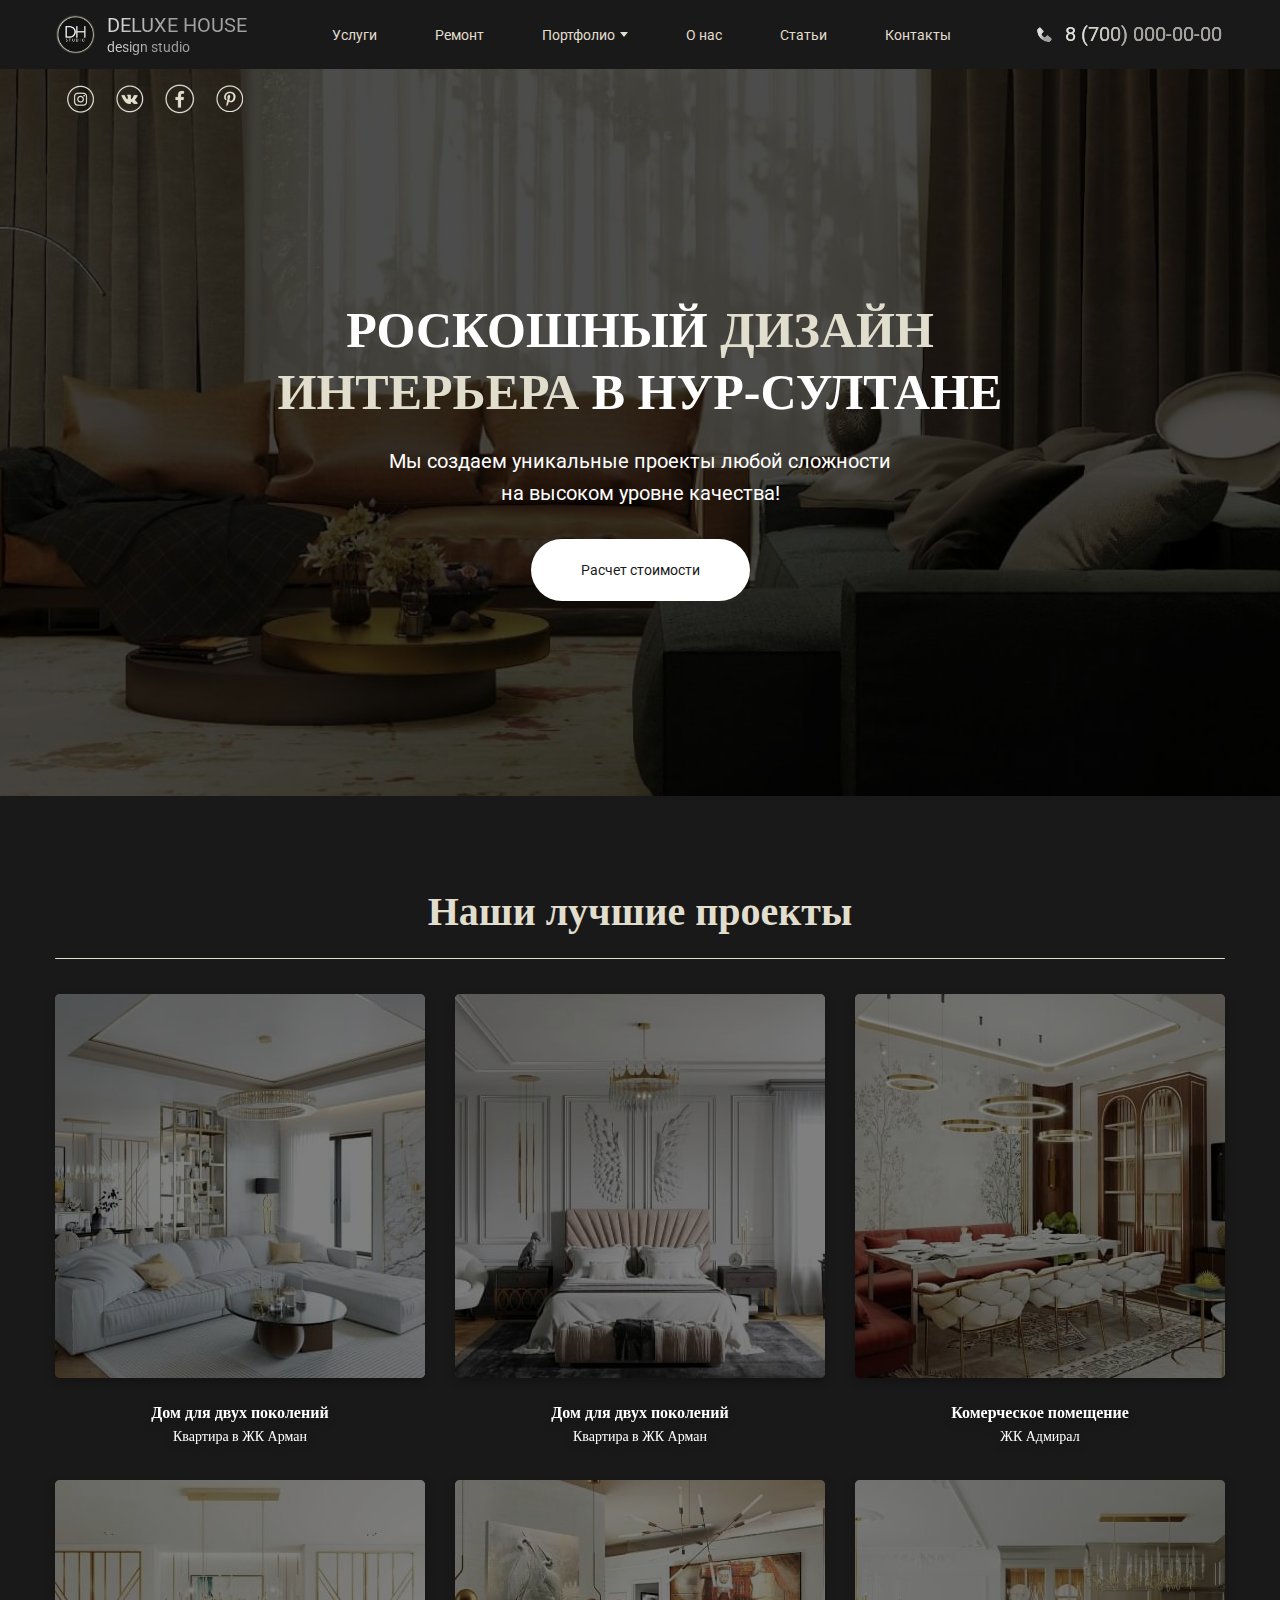
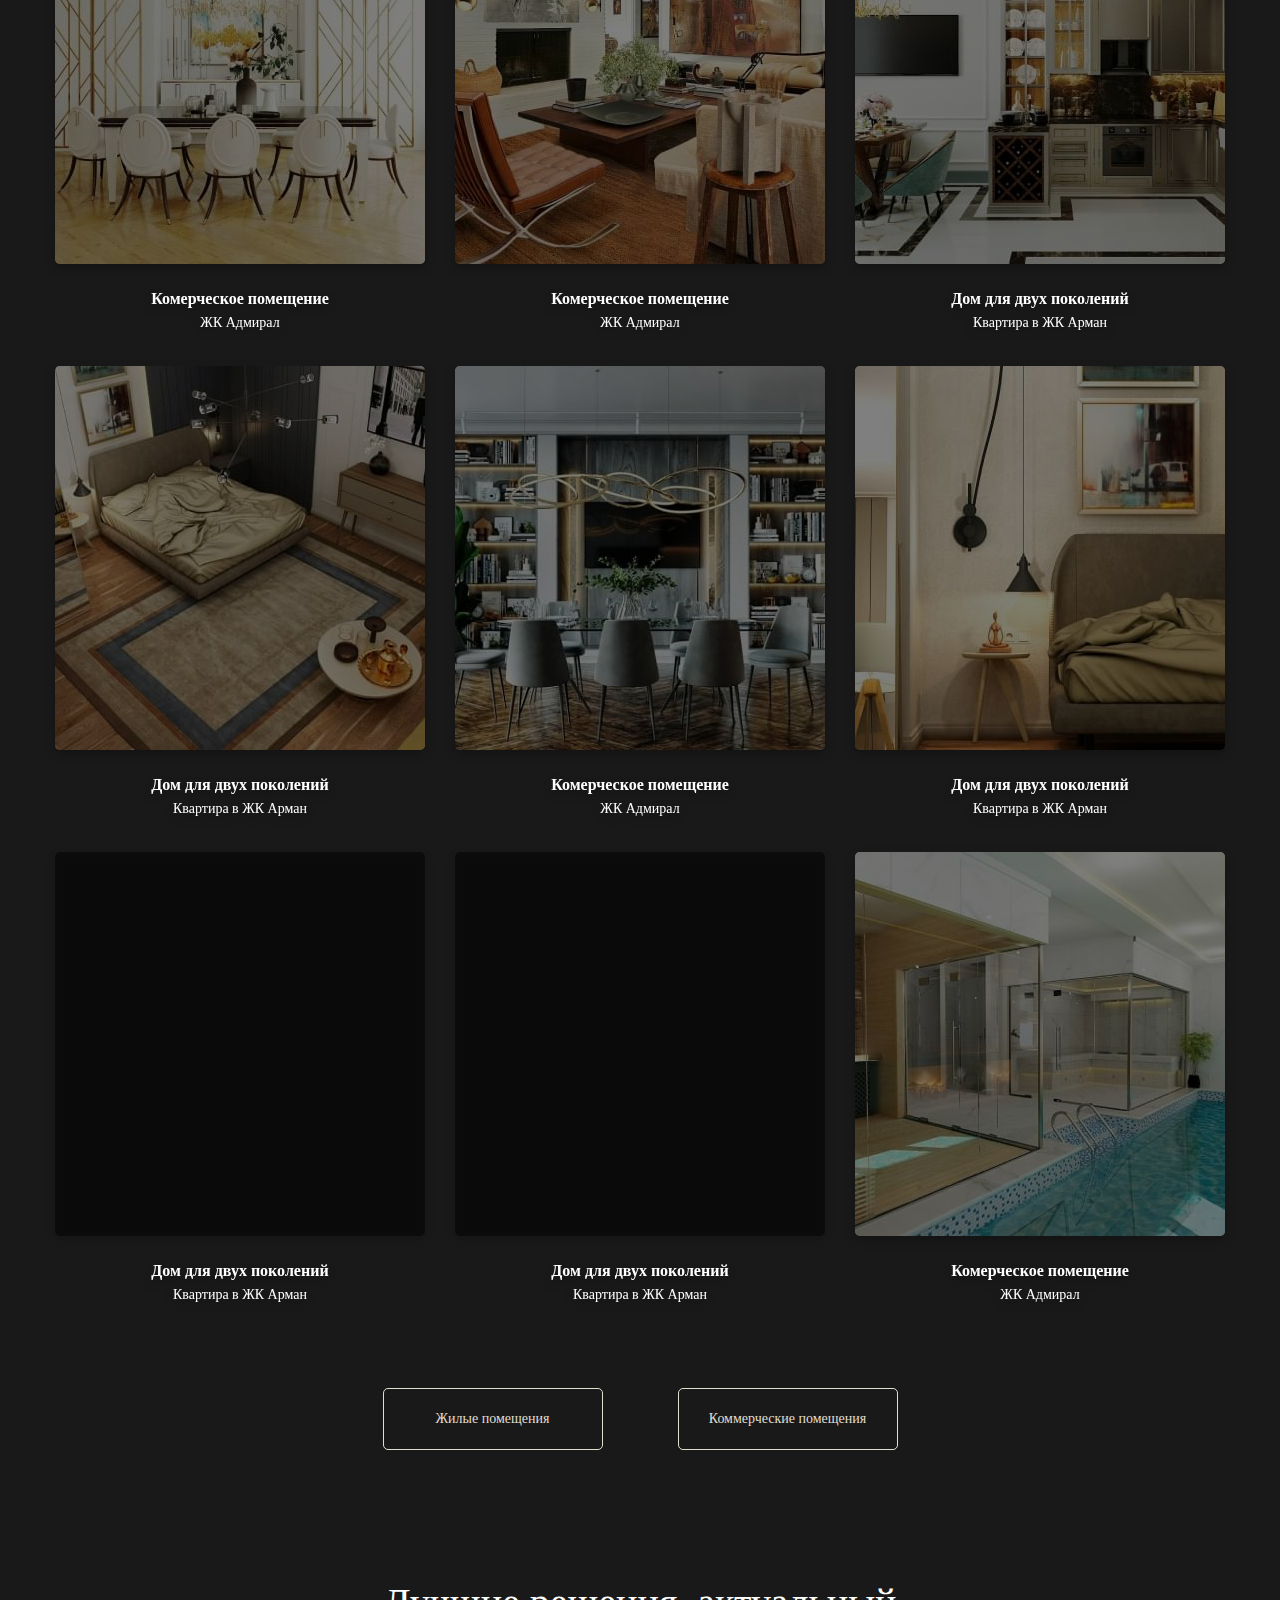
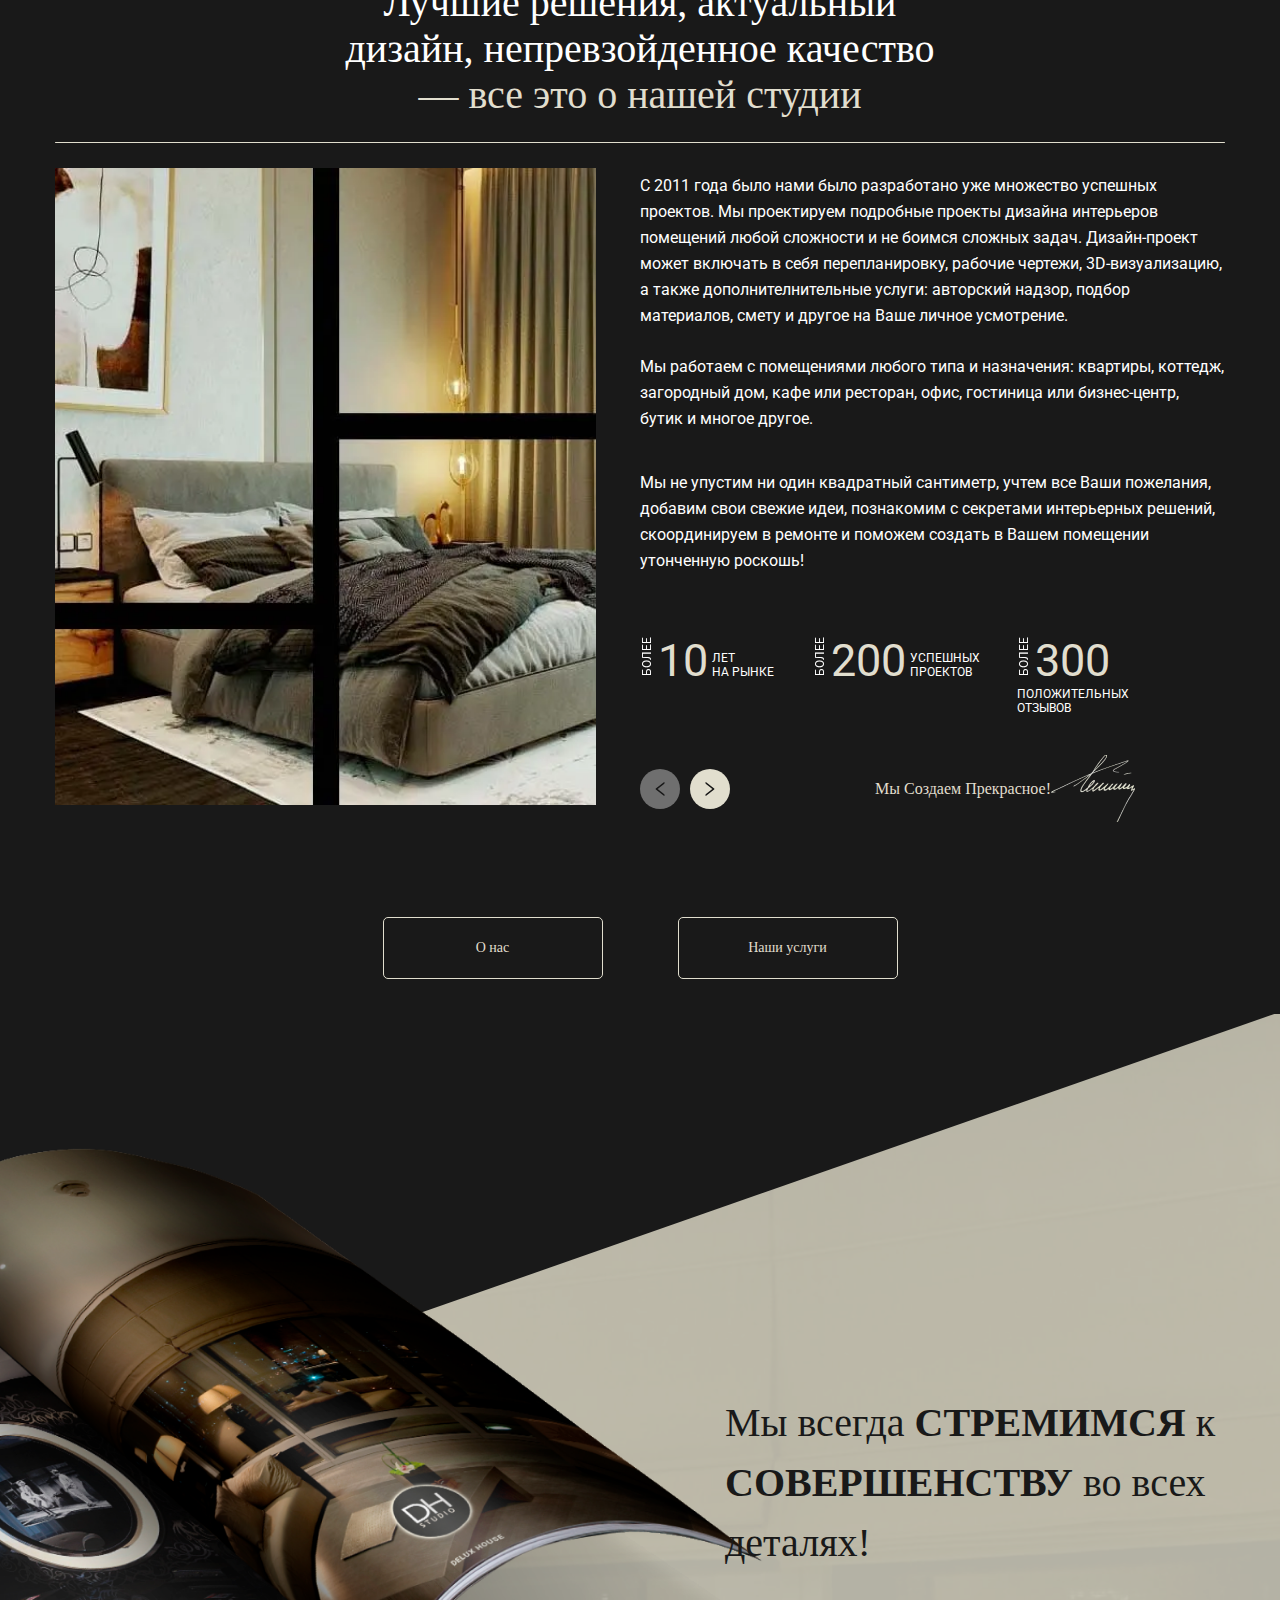
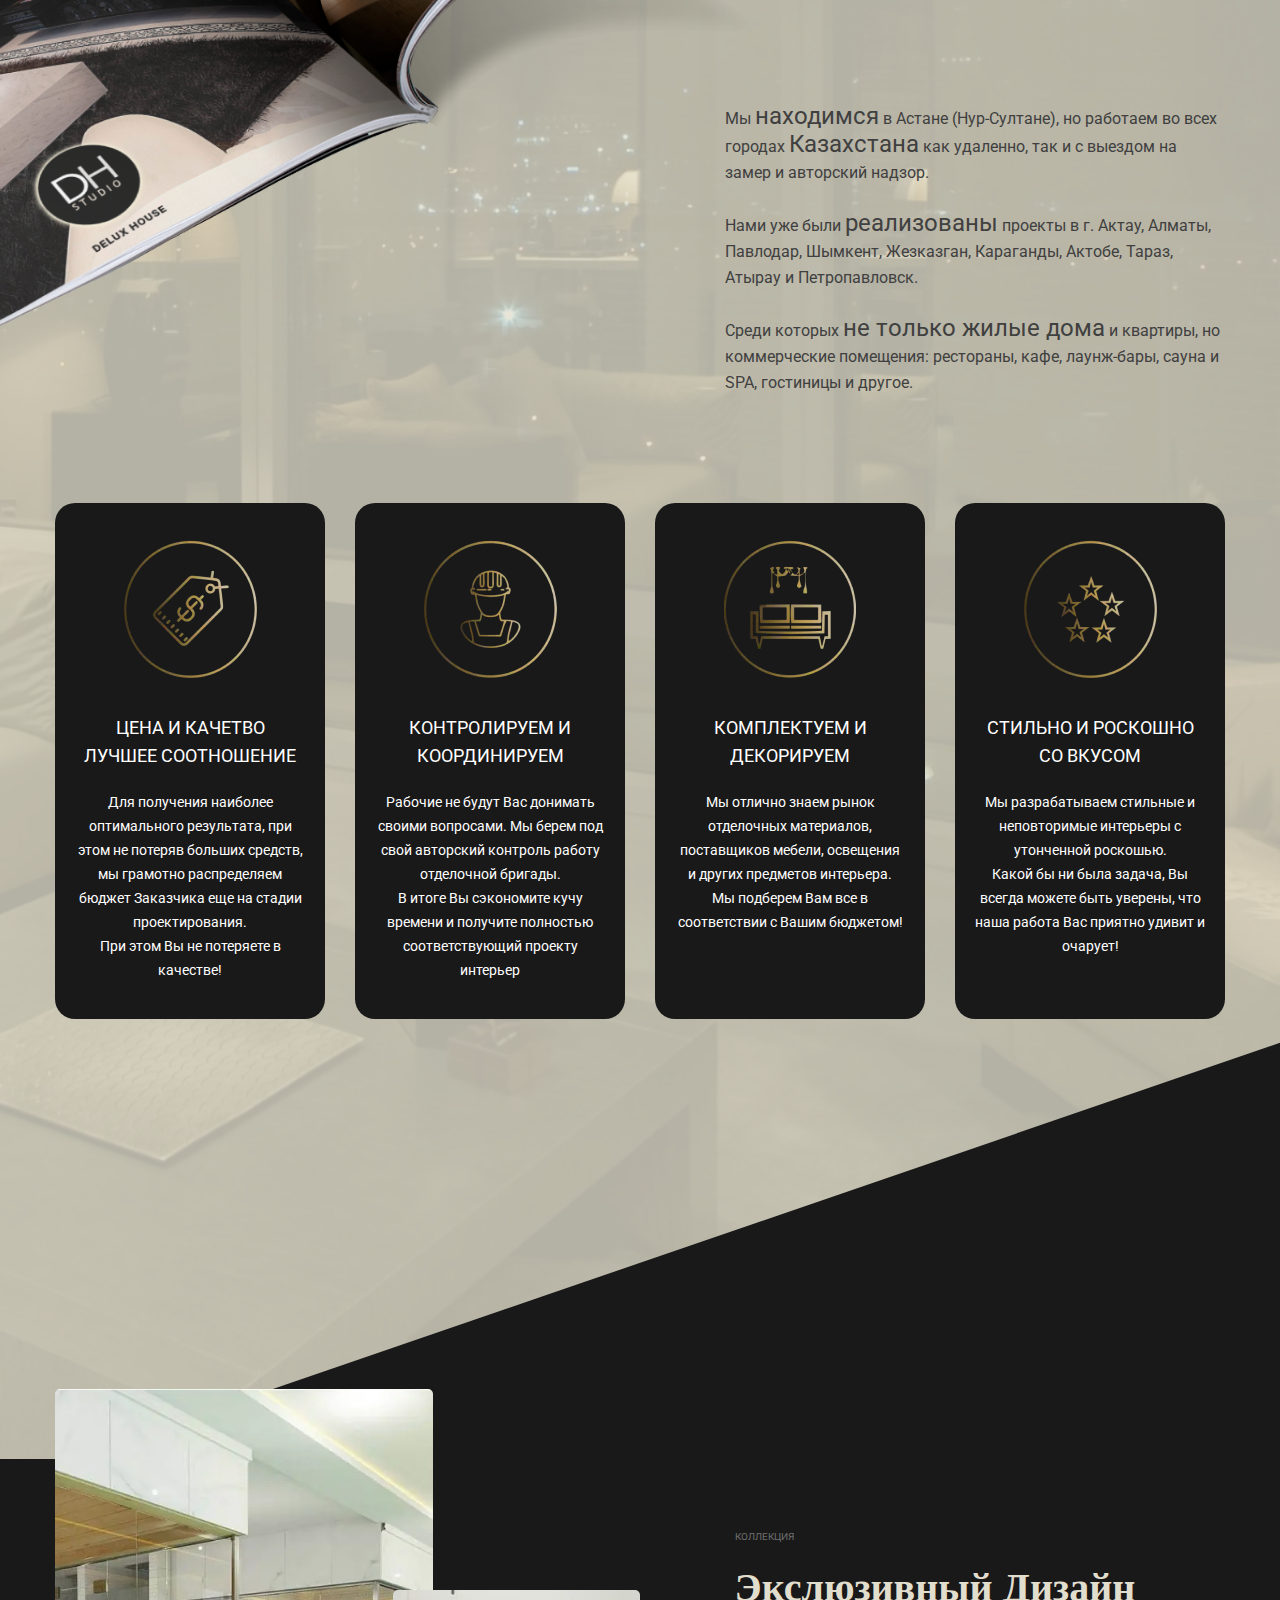
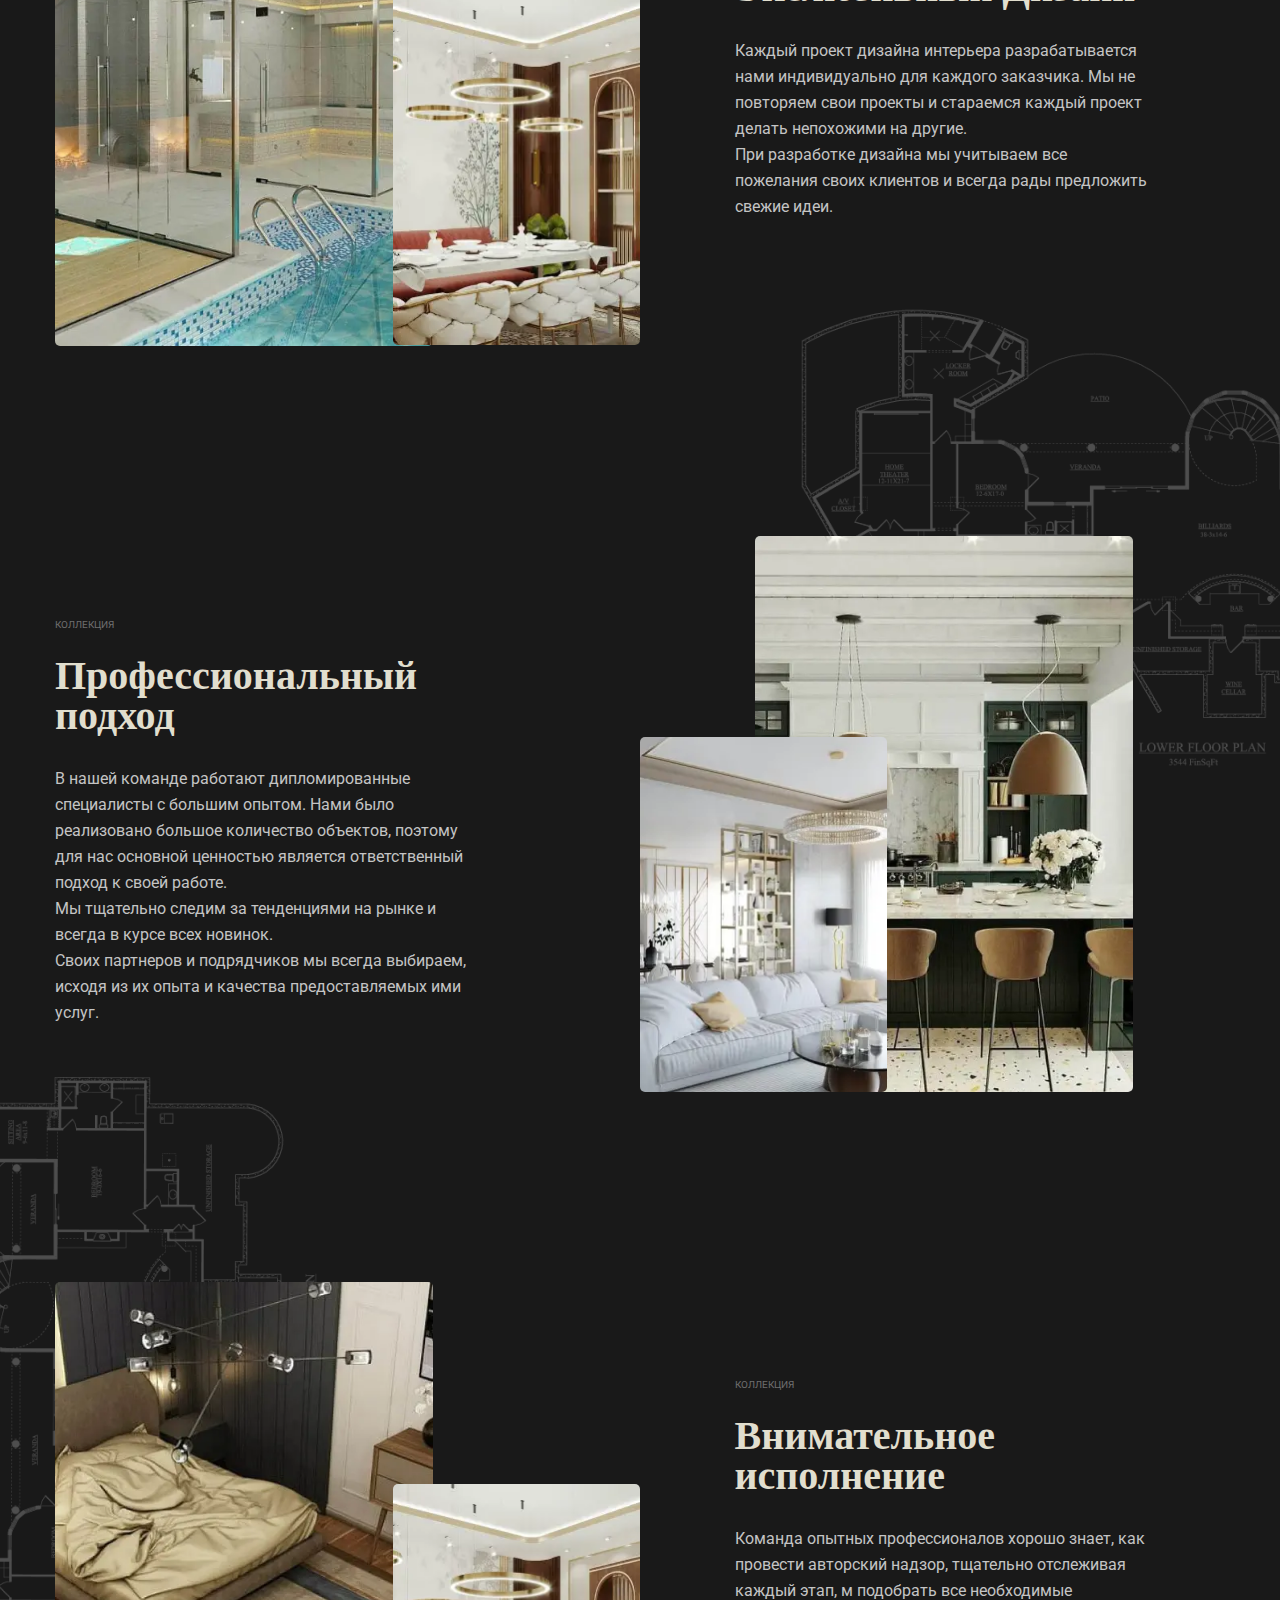
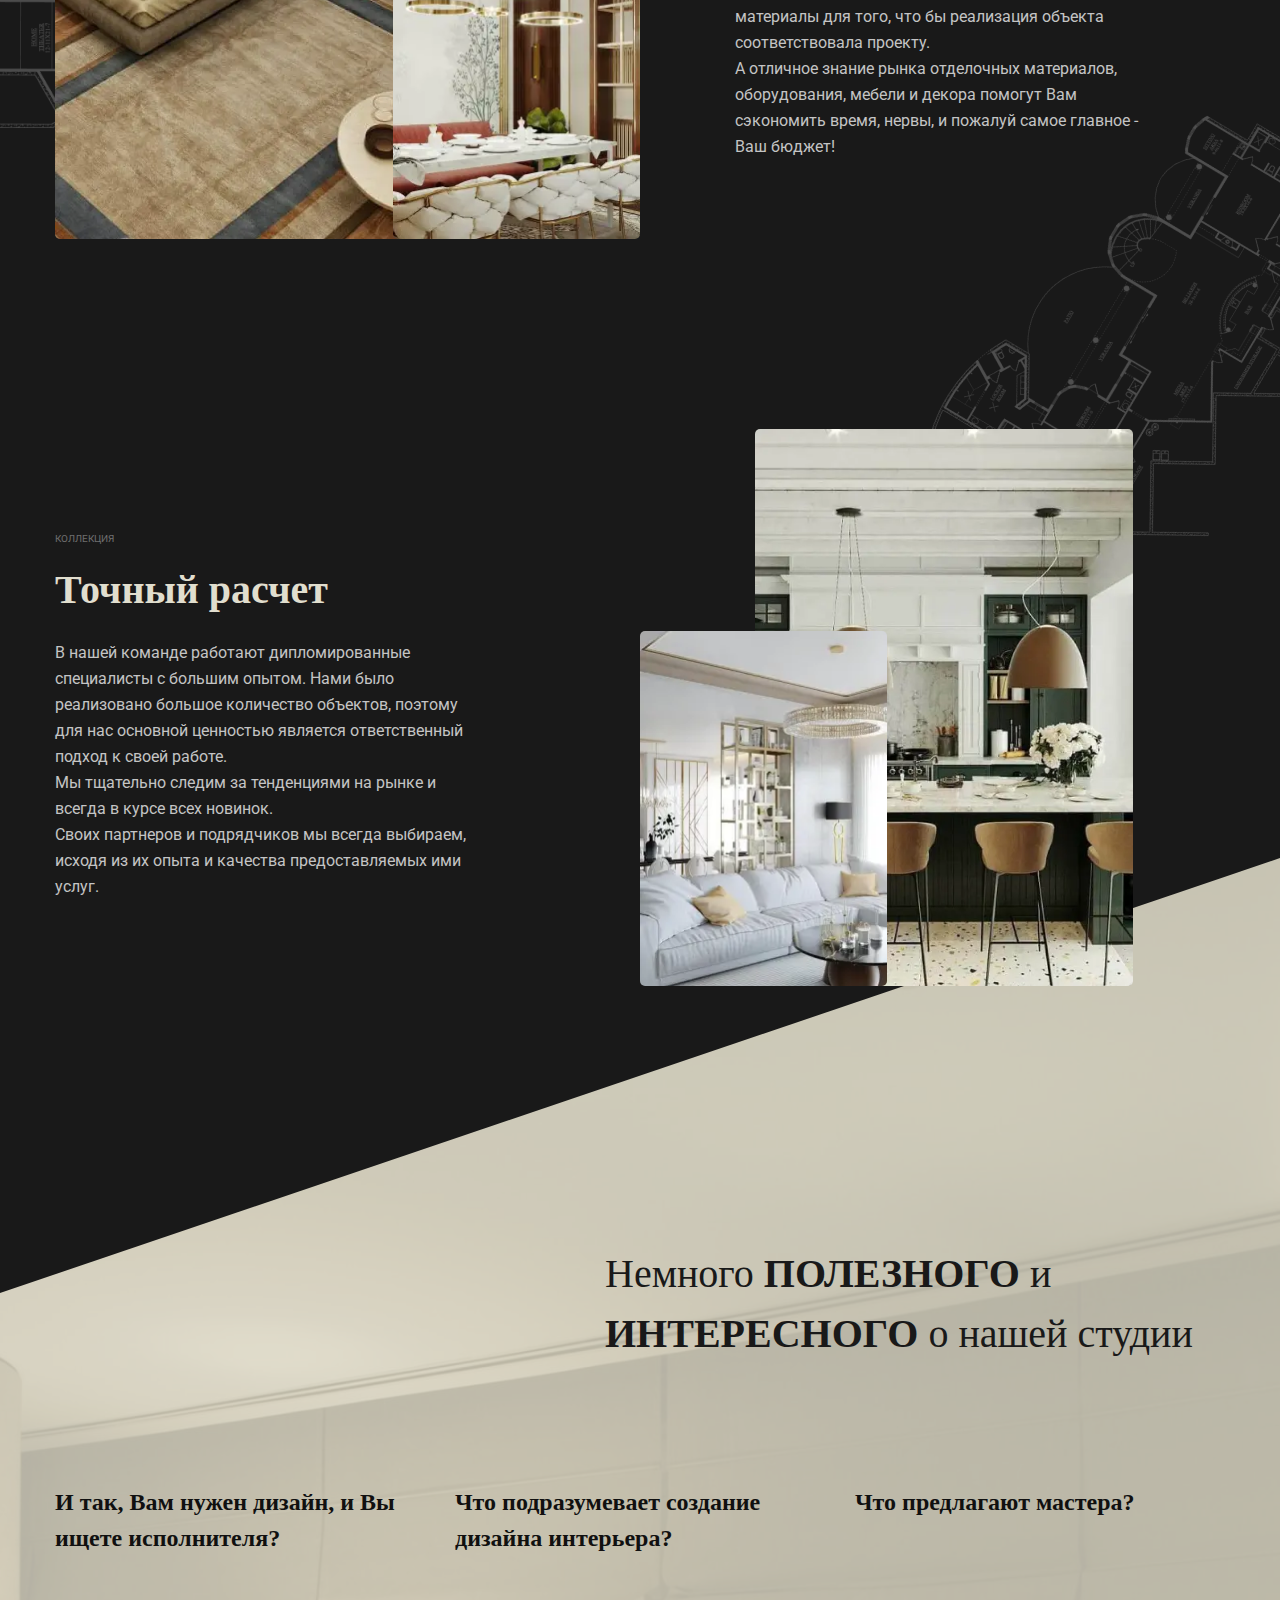
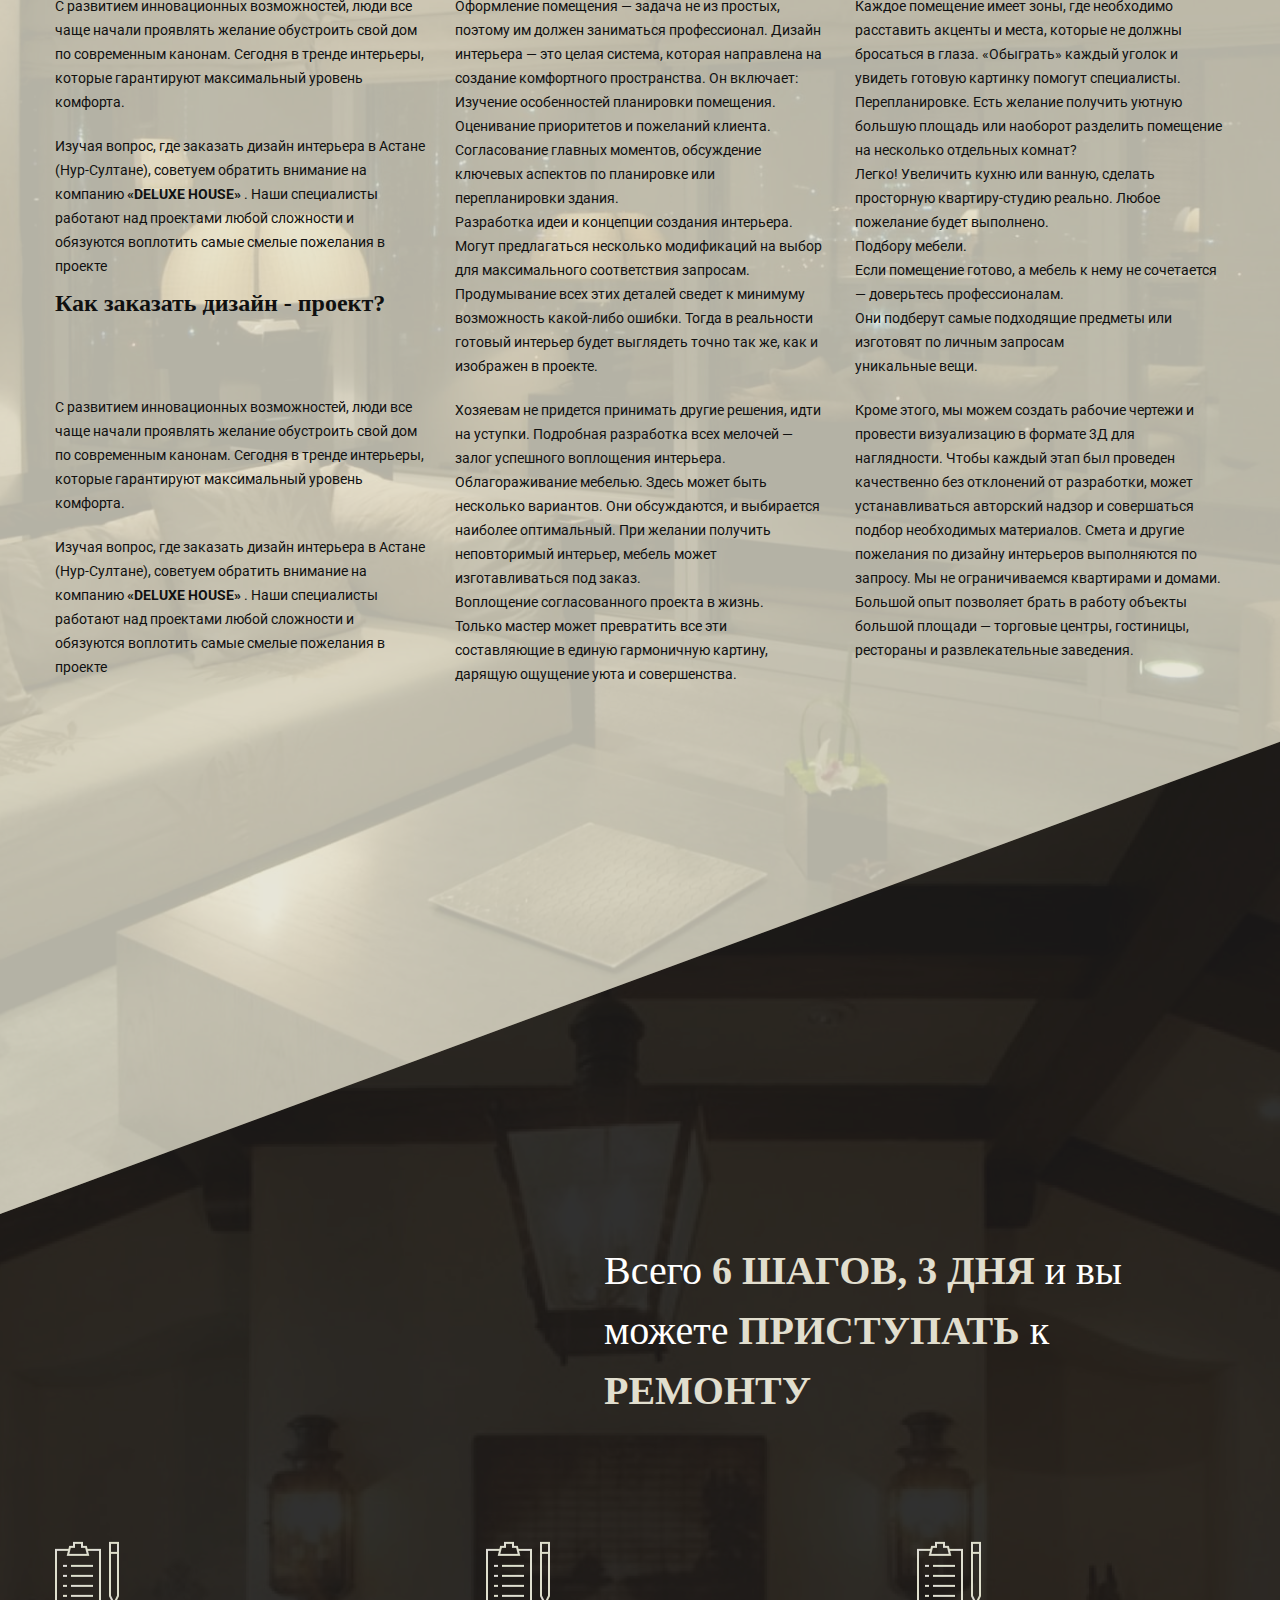
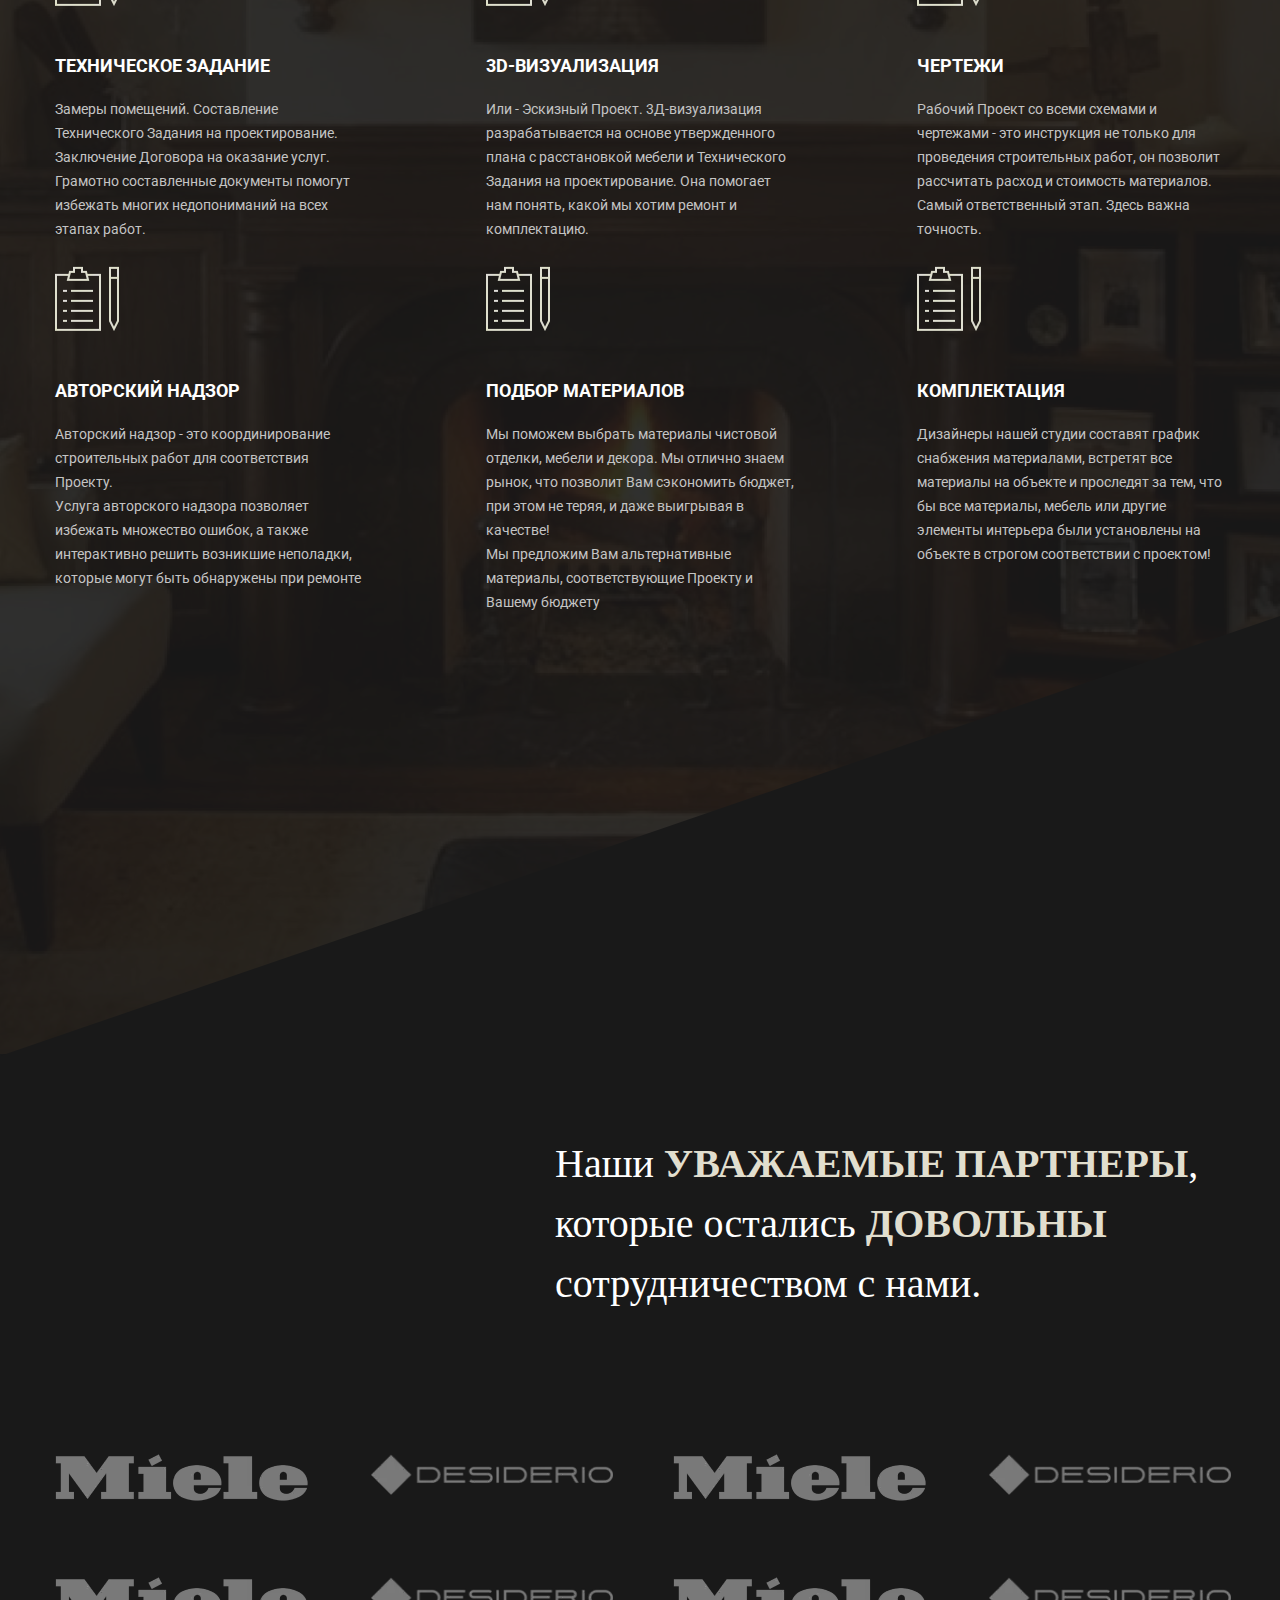
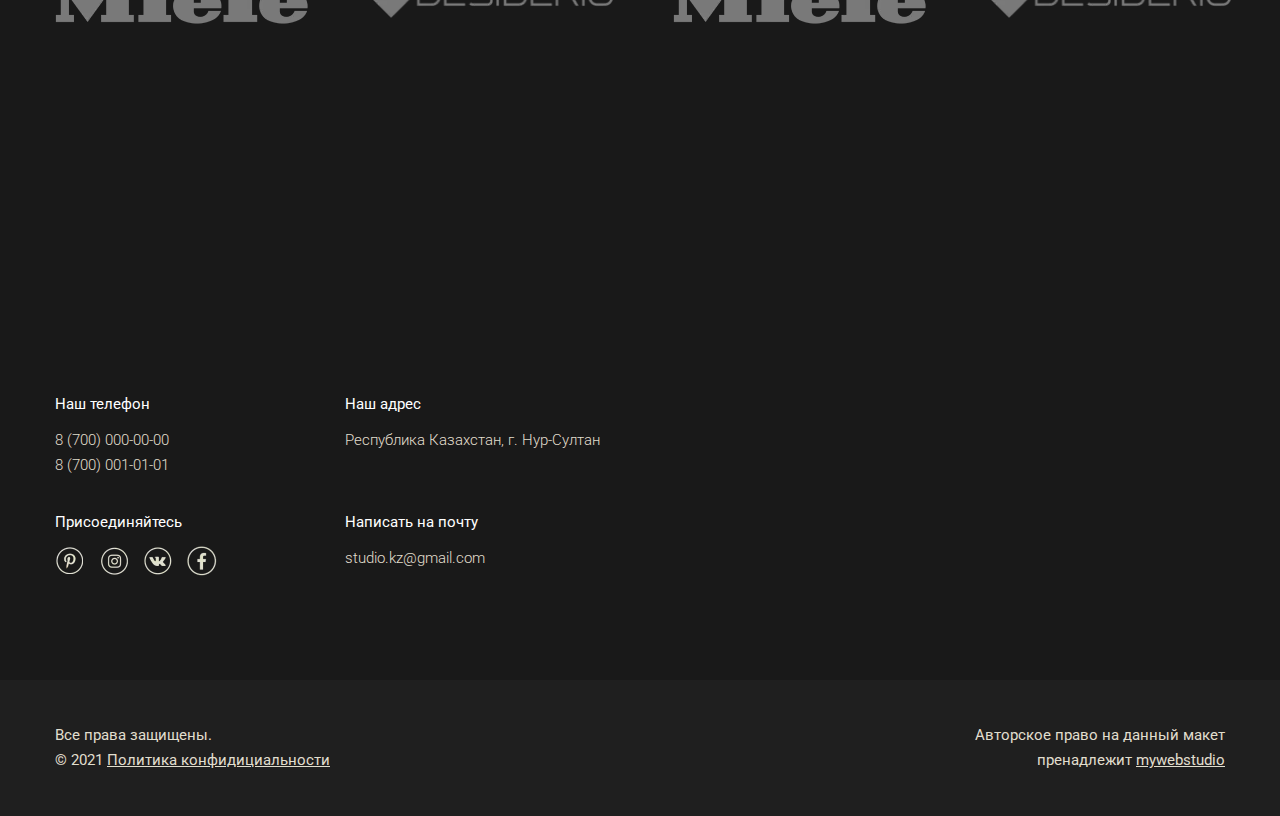
==== commit c3fc2160: "Add files via upload" ====
--- a/index.html
+++ b/index.html
@@ -2,7 +2,7 @@
 <html lang="ru">
 
 <head>
-	<title>Главная</title>
+	<title>DeluxeHouse</title>
 	<meta charset="UTF-8">
 	<meta name="format-detection" content="telephone=no">
 	<!-- <style>body{opacity: 0;}</style> -->
